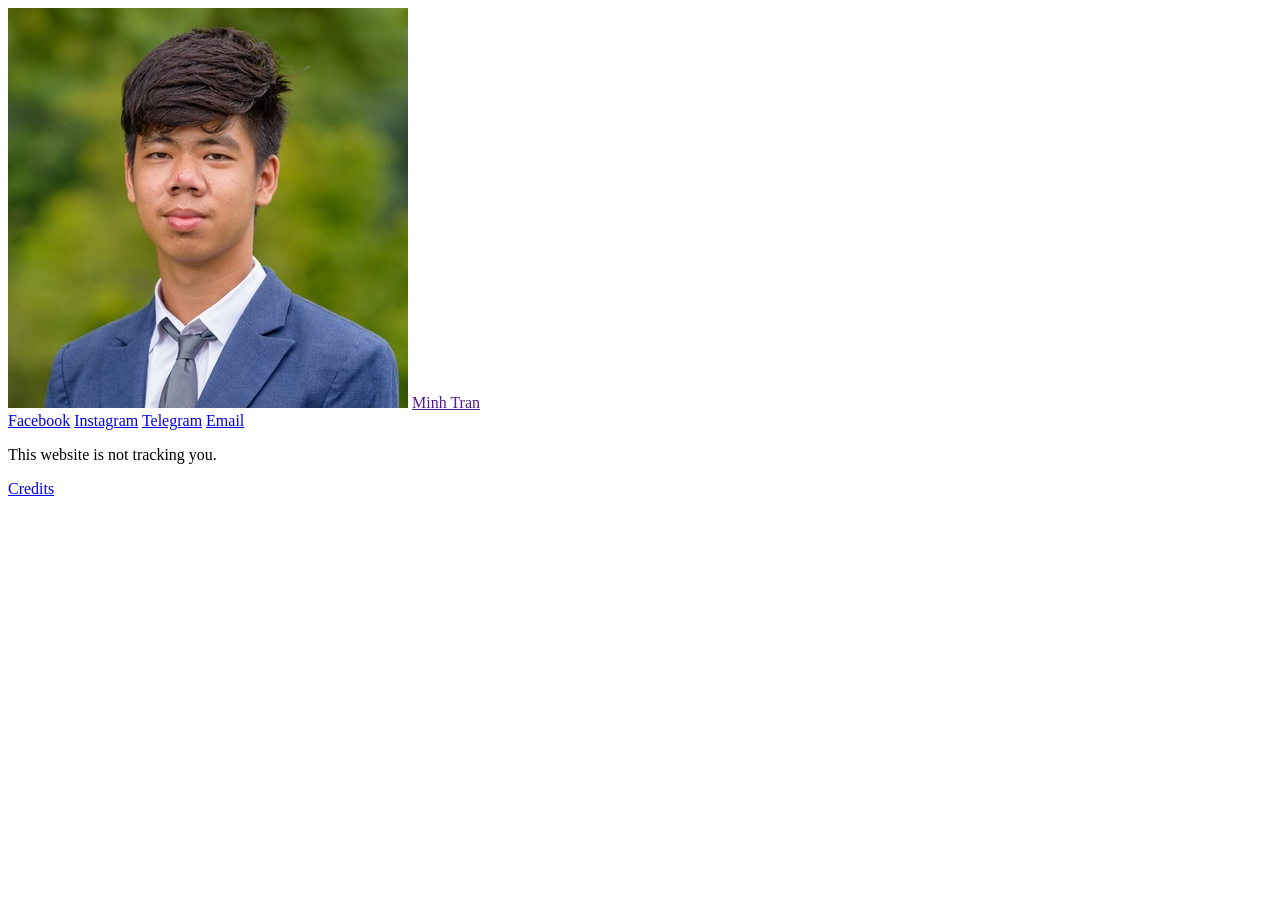
==== index.html @ 0f92d459 "Update index.html" ====
<!DOCTYPE html>

<html>
<head>
    <meta name="viewport" content="width=device-width, initial-scale=1">
    <meta charset="UTF-8">
    <title>Minh Tran</title>
    <link rel="stylesheet" href="style.css">
    <link rel="icon" href="favicon.ico" type="image/x-icon"/>
    <meta property="og:url"                content="https://trantuanminh.com/" />
    <meta property="og:type"               content="article" />
    <meta property="og:title"              content="Minh Tran" />
    <meta property="og:description"        content="Hello World!" />
    <meta property="og:image"              content="https://trantuanminh.com/img/ogimg.jpg" />
    <meta property="fb:app_id"             content="444221076359093" />
</head>

<body>
    <img id="userPhoto" src="img/39905583.jfif" alt="User Photo">
    
    <a href="" id="userName">Minh Tran</a>
    <div id="links">
        <a class="link" href="https://www.facebook.com/trantuanminh1754" target="_blank">Facebook</a>
        <a class="link" href="https://www.instagram.com/cuham_1754" target="_blank">Instagram</a>
        <a class="link" href="https://t.me/trantuanminh1754" target="_blank">Telegram</a>
        <a class="link" href="mailto:m@trantuanminh.com" target="_blank">Email</a>
    </div>

    <footer>
        <p class=MsoNormal>This website is not tracking you.</p>
        
<p class=MsoNormal><a href="https://raw.githubusercontent.com/trantuanminh1754/trantuanminh1754.github.io/main/README.md">Credits</a></p>
    </footer>
</body>
</html>
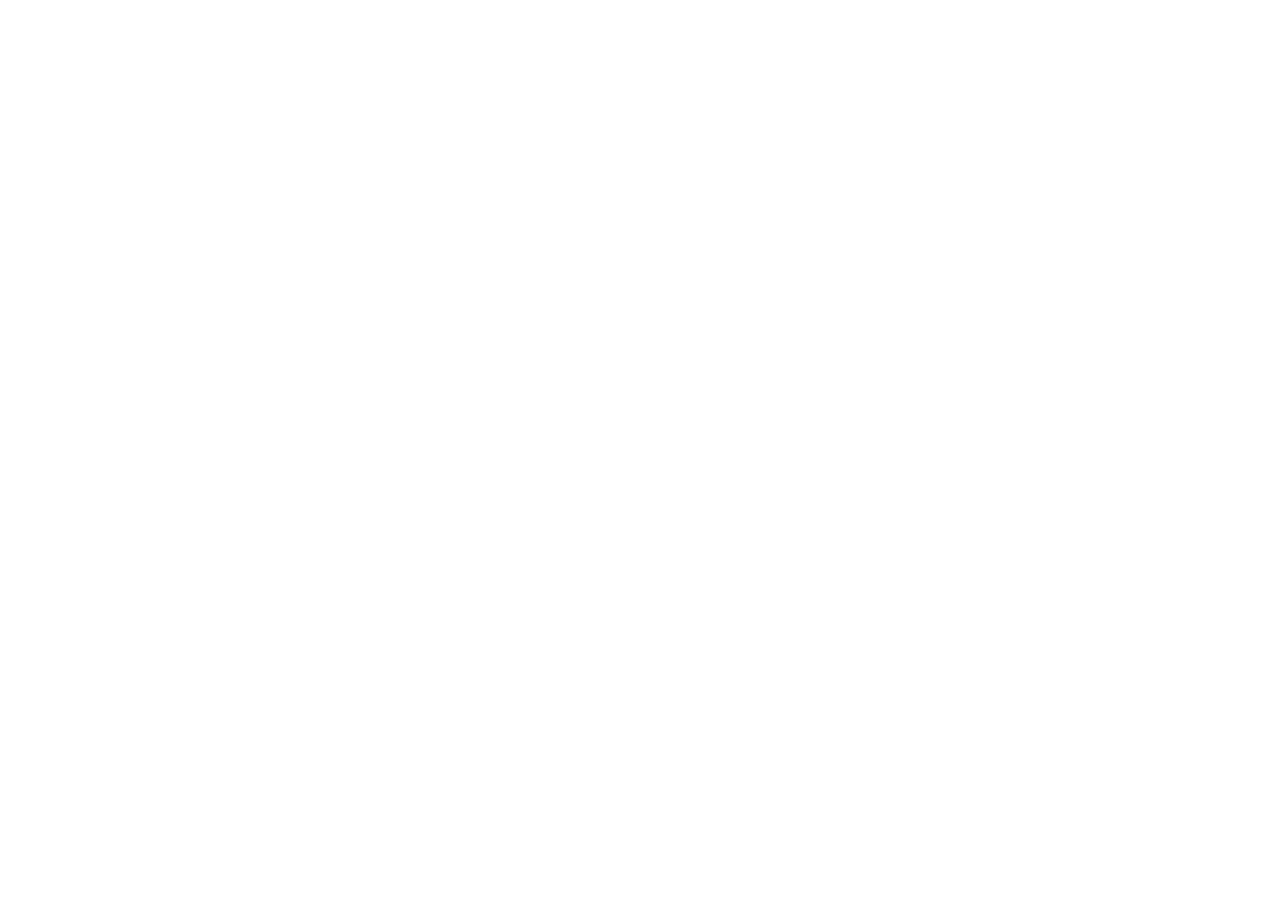
==== commit 0739e800: "Create index.html" ====
--- a/index.html
+++ b/index.html
@@ -1,5 +1,3 @@
-<!DOCTYPE html>
-
 <html>
 <head>
     <meta name="viewport" content="width=device-width, initial-scale=1">
@@ -11,25 +9,10 @@
     <meta property="og:type"               content="article" />
     <meta property="og:title"              content="Minh Tran" />
     <meta property="og:description"        content="Hello World!" />
-    <meta property="og:image"              content="https://trantuanminh.com/img/ogimg.jpg" />
+    <meta property="og:image"              content="https://trantuanminh.com/img/ogimg0.jpg" />
     <meta property="fb:app_id"             content="444221076359093" />
 </head>
-
 <body>
-    <img id="userPhoto" src="img/39905583.jfif" alt="User Photo">
-    
-    <a href="" id="userName">Minh Tran</a>
-    <div id="links">
-        <a class="link" href="https://www.facebook.com/trantuanminh1754" target="_blank">Facebook</a>
-        <a class="link" href="https://www.instagram.com/cuham_1754" target="_blank">Instagram</a>
-        <a class="link" href="https://t.me/trantuanminh1754" target="_blank">Telegram</a>
-        <a class="link" href="mailto:m@trantuanminh.com" target="_blank">Email</a>
-    </div>
-
-    <footer>
-        <p class=MsoNormal>This website is not tracking you.</p>
-        
-<p class=MsoNormal><a href="https://raw.githubusercontent.com/trantuanminh1754/trantuanminh1754.github.io/main/README.md">Credits</a></p>
-    </footer>
+  <meta http-equiv="refresh" content="0; URL=https://gravatar.com/trantuanminh1754" />
 </body>
 </html>
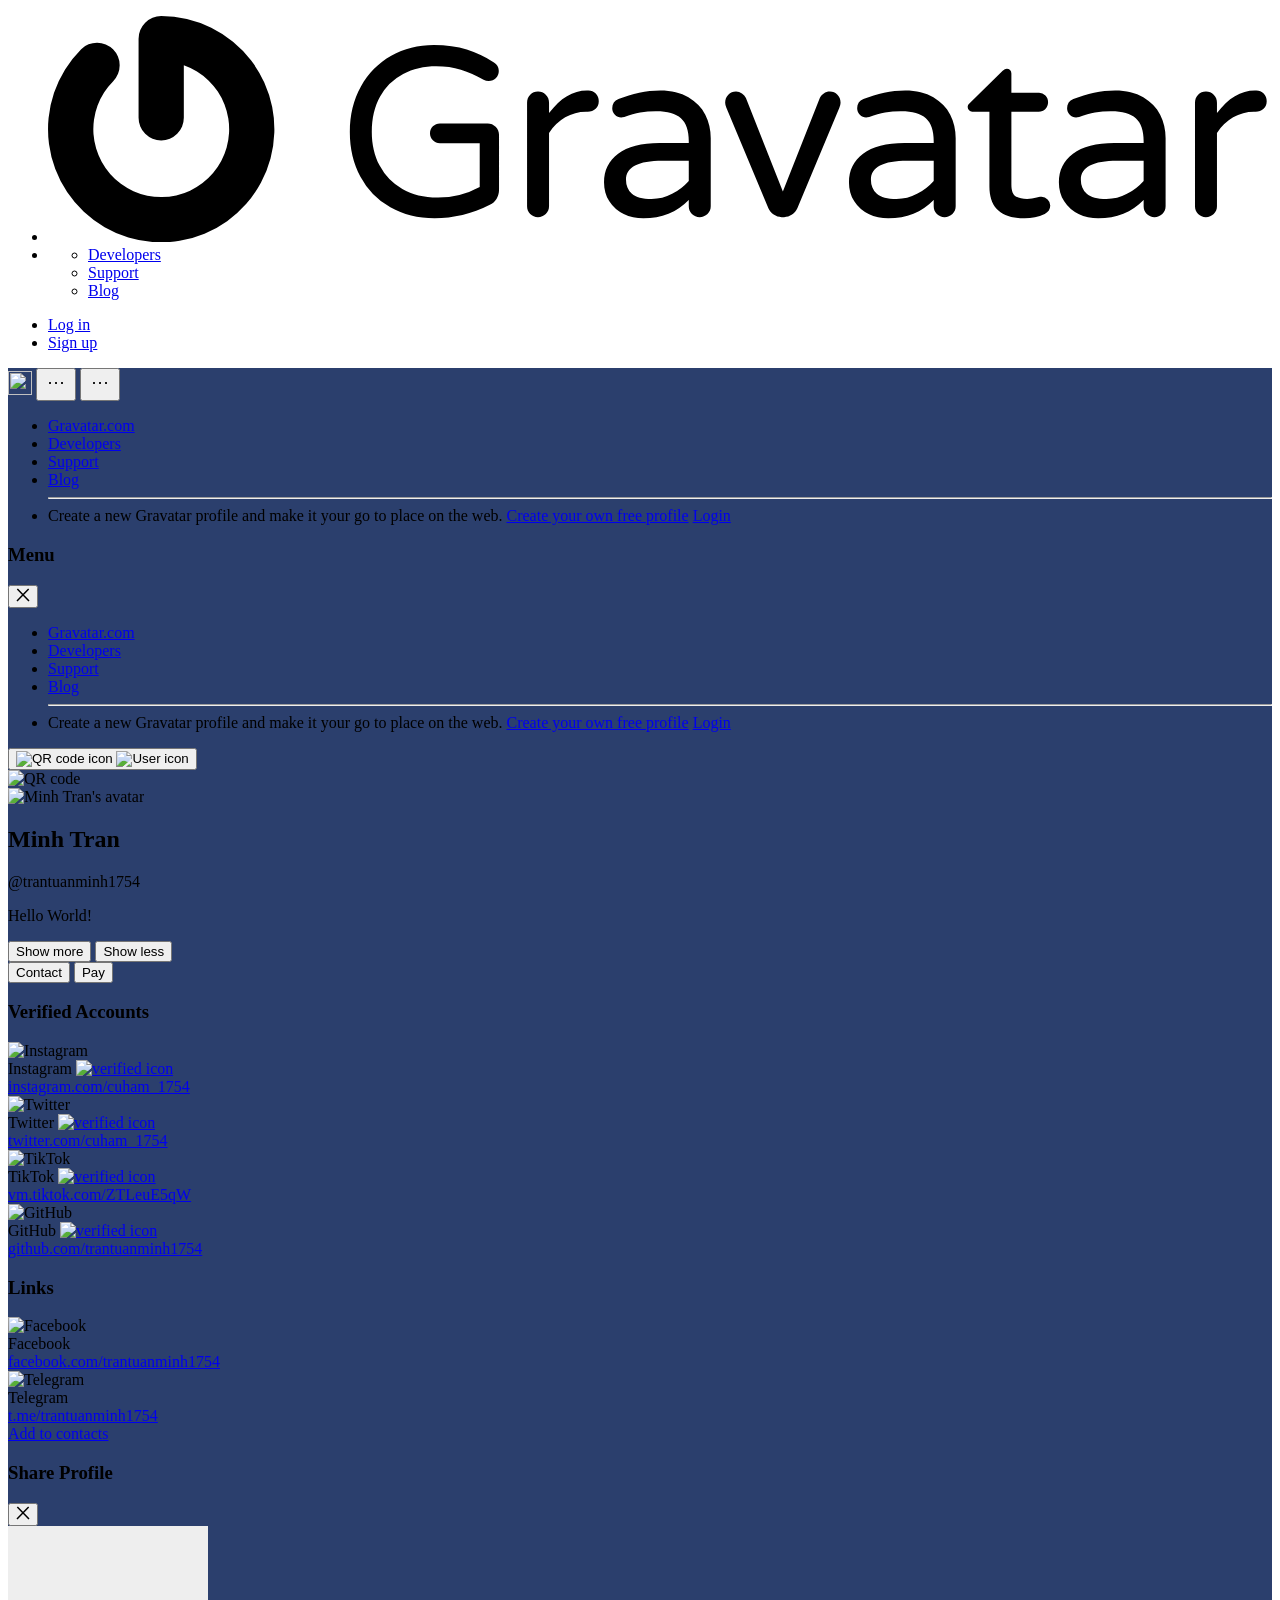
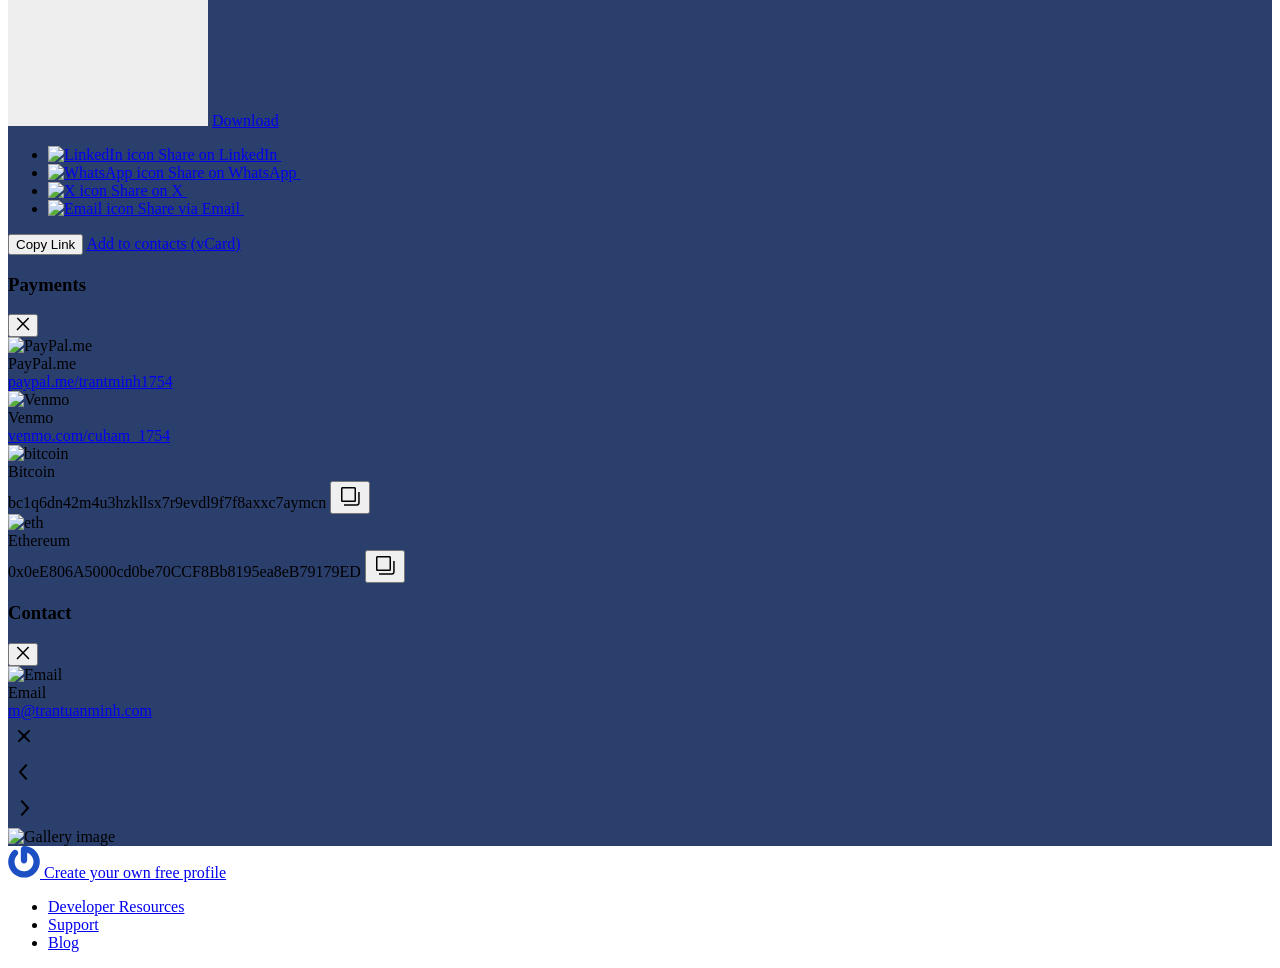
==== commit 6d9d9ec7: "Add files via upload" ====
--- a/index.html
+++ b/index.html
@@ -1,18 +1,655 @@
-<html>
-<head>
-    <meta name="viewport" content="width=device-width, initial-scale=1">
-    <meta charset="UTF-8">
-    <title>Minh Tran</title>
-    <link rel="stylesheet" href="style.css">
-    <link rel="icon" href="favicon.ico" type="image/x-icon"/>
-    <meta property="og:url"                content="https://trantuanminh.com/" />
-    <meta property="og:type"               content="article" />
-    <meta property="og:title"              content="Minh Tran" />
-    <meta property="og:description"        content="Hello World!" />
-    <meta property="og:image"              content="https://trantuanminh.com/img/ogimg0.jpg" />
-    <meta property="fb:app_id"             content="444221076359093" />
+<!DOCTYPE html>
+<!-- saved from url=(0037)https://gravatar.com/trantuanminh1754 -->
+<html xmlns="http://www.w3.org/1999/xhtml" xmlns:fb="http://www.facebook.com/2008/fbml" lang="en"><head><meta http-equiv="Content-Type" content="text/html; charset=UTF-8">
+	<title>Minh Tran | Gravatar</title>
+	<link rel="canonical" href="https://gravatar.com/trantuanminh1754">
+	<link rel="shortcut icon" href="https://gravatar.com/favicon.ico">
+	
+	<meta http-equiv="Content-Language" content="en">
+	<meta name="description" content="Your email address becomes your passport to the digital world, empowering you with complete control over your personal data.">
+	<meta name="viewport" content="width=device-width, initial-scale=1">
+
+	<link rel="profile" href="https://microformats.org/profile/hcard">
+	<link rel="apple-touch-icon" href="https://gravatar.com/images/gravatars/default_gravatar.png">
+	<link rel="alternate" type="text/directory" title="vCard" href="https://gravatar.com/trantuanminh1754.vcf">
+	<link rel="alternate" type="text/javascript" title="vCard" href="https://gravatar.com/trantuanminh1754.json">
+	<link rel="alternate" type="text/xml" title="XML" href="https://gravatar.com/trantuanminh1754.xml">
+	<link rel="alternate" type="text/php" title="Serialized PHP" href="https://gravatar.com/trantuanminh1754.php">
+	<link rel="alternate" type="image/png" title="QR Code" href="https://gravatar.com/trantuanminh1754.qr">
+	<meta property="og:title" content="Minh Tran">
+	<meta property="og:type" content="profile">
+	<meta property="og:url" content="https://gravatar.com/trantuanminh1754">
+	<meta property="og:image" content="https://0.gravatar.com/avatar/101f30fe2d6fd875024792f38c9d5422c5da1509bb59fbf0b3e01fd07588695e?size=256">
+	<meta property="og:site_name" content="Gravatar">
+	<meta property="og:locale" content="en">
+	<meta name="description" content="Hello World!">
+	<meta property="og:description" content="Hello World!">
+	<meta property="og:profile:last_name" content="Tran">
+	<meta property="og:profile:username" content="trantuanminh1754">
+	<meta property="og:profile:first_name" content="Minh">
+<link rel="alternate" hreflang="en" href="https://gravatar.com/trantuanminh1754"><link rel="alternate" hreflang="ar" href="https://ar.gravatar.com/trantuanminh1754"><link rel="alternate" hreflang="az" href="https://az.gravatar.com/trantuanminh1754"><link rel="alternate" hreflang="bg" href="https://bg.gravatar.com/trantuanminh1754"><link rel="alternate" hreflang="bn" href="https://bn.gravatar.com/trantuanminh1754"><link rel="alternate" hreflang="br" href="https://br.gravatar.com/trantuanminh1754"><link rel="alternate" hreflang="bs" href="https://bs.gravatar.com/trantuanminh1754"><link rel="alternate" hreflang="ca" href="https://ca.gravatar.com/trantuanminh1754"><link rel="alternate" hreflang="cs" href="https://cs.gravatar.com/trantuanminh1754"><link rel="alternate" hreflang="cy" href="https://cy.gravatar.com/trantuanminh1754"><link rel="alternate" hreflang="da" href="https://da.gravatar.com/trantuanminh1754"><link rel="alternate" hreflang="de" href="https://de.gravatar.com/trantuanminh1754"><link rel="alternate" hreflang="el" href="https://po.gravatar.com/trantuanminh1754"><link rel="alternate" hreflang="es" href="https://es.gravatar.com/trantuanminh1754"><link rel="alternate" hreflang="fa" href="https://fa.gravatar.com/trantuanminh1754"><link rel="alternate" hreflang="fi" href="https://fi.gravatar.com/trantuanminh1754"><link rel="alternate" hreflang="fr" href="https://fr.gravatar.com/trantuanminh1754"><link rel="alternate" hreflang="ga" href="https://ga.gravatar.com/trantuanminh1754"><link rel="alternate" hreflang="gl" href="https://gl.gravatar.com/trantuanminh1754"><link rel="alternate" hreflang="he" href="https://he.gravatar.com/trantuanminh1754"><link rel="alternate" hreflang="hu" href="https://hu.gravatar.com/trantuanminh1754"><link rel="alternate" hreflang="id" href="https://id.gravatar.com/trantuanminh1754"><link rel="alternate" hreflang="it" href="https://it.gravatar.com/trantuanminh1754"><link rel="alternate" hreflang="ja" href="https://ja.gravatar.com/trantuanminh1754"><link rel="alternate" hreflang="ka" href="https://ka.gravatar.com/trantuanminh1754"><link rel="alternate" hreflang="km" href="https://km.gravatar.com/trantuanminh1754"><link rel="alternate" hreflang="kn" href="https://kn.gravatar.com/trantuanminh1754"><link rel="alternate" hreflang="ko" href="https://ko.gravatar.com/trantuanminh1754"><link rel="alternate" hreflang="lt" href="https://lt.gravatar.com/trantuanminh1754"><link rel="alternate" hreflang="ms" href="https://ms.gravatar.com/trantuanminh1754"><link rel="alternate" hreflang="nb" href="https://nb.gravatar.com/trantuanminh1754"><link rel="alternate" hreflang="nl" href="https://nl.gravatar.com/trantuanminh1754"><link rel="alternate" hreflang="oc" href="https://oc.gravatar.com/trantuanminh1754"><link rel="alternate" hreflang="pl" href="https://pl.gravatar.com/trantuanminh1754"><link rel="alternate" hreflang="pt" href="https://pt.gravatar.com/trantuanminh1754"><link rel="alternate" hreflang="ro" href="https://ro.gravatar.com/trantuanminh1754"><link rel="alternate" hreflang="ru" href="https://ru.gravatar.com/trantuanminh1754"><link rel="alternate" hreflang="sk" href="https://sk.gravatar.com/trantuanminh1754"><link rel="alternate" hreflang="sl" href="https://sl.gravatar.com/trantuanminh1754"><link rel="alternate" hreflang="sq" href="https://sq.gravatar.com/trantuanminh1754"><link rel="alternate" hreflang="sr" href="https://sr.gravatar.com/trantuanminh1754"><link rel="alternate" hreflang="sv" href="https://sv.gravatar.com/trantuanminh1754"><link rel="alternate" hreflang="skr" href="https://skr.gravatar.com/trantuanminh1754"><link rel="alternate" hreflang="th" href="https://th.gravatar.com/trantuanminh1754"><link rel="alternate" hreflang="tr" href="https://tr.gravatar.com/trantuanminh1754"><link rel="alternate" hreflang="uk" href="https://uk.gravatar.com/trantuanminh1754"><link rel="alternate" hreflang="ur" href="https://ur.gravatar.com/trantuanminh1754"><link rel="alternate" hreflang="vi" href="https://vi.gravatar.com/trantuanminh1754"><link rel="alternate" hreflang="zh" href="https://cn.gravatar.com/trantuanminh1754"><link rel="alternate" hreflang="x-default" href="https://gravatar.com/site/translations/"><script type="application/ld+json">{"@context":"https:\/\/schema.org","@type":"Person","url":"https:\/\/gravatar.com\/trantuanminh1754","name":"Minh Tran","image":"https:\/\/0.gravatar.com\/avatar\/101f30fe2d6fd875024792f38c9d5422c5da1509bb59fbf0b3e01fd07588695e","description":"Hello World!","contactPoint":[{"@type":"ContactPoint","contactType":"Email","email":"m@trantuanminh.com"}],"email":"m@trantuanminh.com","sameAs":["https:\/\/instagram.com\/cuham_1754","https:\/\/twitter.com\/cuham_1754","https:\/\/vm.tiktok.com\/ZTLeuE5qW","https:\/\/github.com\/trantuanminh1754","https:\/\/www.facebook.com\/trantuanminh1754","https:\/\/t.me\/trantuanminh1754"]}</script><style id="gravatar-automatticon-inline-css" nonce="">
+		@font-face {
+			font-family: 'Automatticons';
+			src: url('https://s.gravatar.com/fonts/automatticons-regular-webfont.eot');
+			src: url('https://s.gravatar.com/fonts/automatticons-regular-webfont.eot?#iefix') format('embedded-opentype'), url('https://s.gravatar.com/fonts/automatticons-regular-webfont.woff') format('woff'), url('https://s.gravatar.com/fonts/automatticons-regular-webfont.ttf') format('truetype'), url('https://s.gravatar.com/fonts/automatticons-regular-webfont.svg#automatticonsregular') format('svg');
+			font-weight: normal;
+			font-style: normal;
+			-webkit-font-smoothing: antialiased;
+		  }
+</style>
+<link rel="stylesheet" id="core-css" href="./Minh Tran _ Gravatar_files/core.css" media="all">
+<link rel="stylesheet" id="profile-css" href="./Minh Tran _ Gravatar_files/profile.css" media="all">
+<style id="custom-background-inline-css" nonce="">
+
+		body {
+			background-color: white;
+		}
+
+		.g-profile {
+			background-color: #2b3f6d;
+			background-image: unset;
+		}
+	
+			.g-profile::before {
+				content: "";
+				position: absolute;
+				top: 0;
+				left: 0;
+				width: 100%;
+				height: 100%;
+				opacity: 1;
+				background-image: url("https://2.gravatar.com/bg/112760960/ec9e8e20eb25e17f858eaae4f6e7e19d");
+				background-size: cover;
+				background-repeat: repeat;
+				z-index: 0;
+			}
+		
+</style>
+<style id="mastodon-rel-me-link-inline-css" nonce="">
+.mastodon-rel-me { display: none; }
+</style>
+<script id="gravatar-error-handler-js-after" nonce="">
+			let debounceTimer;
+
+			window._errorHandler = function (message, source, lineno, colno, error) {
+				const errorData = {
+					message: message,
+					source: source,
+					lineno: lineno,
+					type: error?.name,
+					colno: colno,
+					errorStack: error ? error.stack.split("\n").map(line => line.trim()) : [],
+					userAgent: navigator.userAgent,
+					url: window?.location?.href,
+					platform: navigator?.platform,
+					language: navigator?.language,
+				};
+
+				// Clear the existing debounce timer
+				clearTimeout(debounceTimer);
+
+				// Set a new debounce timer
+				debounceTimer = setTimeout(() => {
+			        // Send the error data to an endpoint
+			        fetch('https://api.gravatar.com/v2/errors/log', {
+			            method: 'POST',
+			            headers: {
+			                'Content-Type': 'application/json',
+			            },
+			            body: JSON.stringify(errorData),
+			        });
+				}, 300);
+			}
+
+			window.onerror = window._errorHandler;
+</script>
+<script src="./Minh Tran _ Gravatar_files/core.js" id="core-js" crossorigin="anonymous"></script>
+<script src="./Minh Tran _ Gravatar_files/profile.js" id="profile-js" crossorigin="anonymous"></script>
+<script id="vendor/gravatar-js-after" nonce="">
+const gravatarProfile = {"profileUrl":"https:\/\/gravatar.com\/trantuanminh1754","userLogin":"trantuanminh1754","userLoginMD5":"d3fb6077aa5c9b795641ed98577847b4","abuseSubmitted":"Report submitted. Thanks!","emailTitle":"Minh Tran's Gravatar Profile","emailBody":"Check out Minh Tran's Gravatar profile:\n\nhttps:\/\/gravatar.com\/trantuanminh1754"};
+</script>
+<script id="gravatar-view-profile-tracks-js-after" nonce="">
+document.addEventListener( 'DOMContentLoaded', () => {
+	if ( window.gravatar && window.gravatar.recordTrackEvent ) {
+		window.gravatar.recordTrackEvent( 'gravatar_profile_page_view', {"user_login":"trantuanminh1754"} );
+
+		document.getElementById( 'gravatar-add-to-contacts-btn' )?.addEventListener( 'click', () => {
+			window.gravatar.recordTrackEvent( 'gravatar_profile_add_to_contacts', {"user_login":"trantuanminh1754"} );
+		} );
+	}
+} );
+document.addEventListener( 'DOMContentLoaded', () => {
+	if ( ! window.gravatar || ! window.gravatar.recordTrackEvent ) {
+		return;
+	}
+
+	const cookies = document.cookie.split( ';' );
+
+	for ( let i = 0; i < cookies.length; i++ ) {
+		const cookie = cookies[i].trim();
+
+		if ( cookie.indexOf( 'tracks-email-verify' ) === 0 ) {
+			document.cookie = 'tracks-email-verify=; Path=/; Domain=.gravatar.com; Expires=Thu, 01 Jan 1970 00:00:01 GMT';
+
+			window.gravatar.recordTrackEvent( 'gravatar_email_verified' );
+		}
+	}
+} );
+</script>
 </head>
-<body>
-  <meta http-equiv="refresh" content="0; URL=https://gravatar.com/trantuanminh1754" />
-</body>
-</html>
+
+<body id="pagetrantuanminh1754" class="is-profile is-unauthenticated" style="overflow: auto;">
+
+	<div id="unified-header">
+			<nav class="site-nav">
+			<ul class="main-nav">
+				<li class="g-main-nav">
+					<a href="https://gravatar.com/" class="g-home" aria-label="Homepage">
+						<svg class="g-logo g-logo--name-gravatar" xmlns="http://www.w3.org/2000/svg" viewBox="0 0 146 27" role="presentation" aria-hidden="true">
+							<path class="g-fill-brand" d="M10.8 2.699v9.45a2.699 2.699 0 005.398 0V5.862a8.101 8.101 0 11-8.423 1.913 2.702 2.702 0 00-3.821-3.821A13.5 13.5 0 1013.499 0 2.699 2.699 0 0010.8 2.699z"></path>
+							<path class="gravatar-logo-text" d="M46.109 24.138c2.246 0 4.445-.537 6.595-1.612.326-.154.59-.39.792-.706.202-.317.302-.677.302-1.08v-6.538c0-.384-.134-.71-.403-.979a1.333 1.333 0 00-.979-.403h-5.674c-.326 0-.604.115-.835.346-.23.23-.345.508-.345.835 0 .326.115.605.345.835.23.23.509.346.835.346h4.752v5.212a10.393 10.393 0 01-5.04 1.268c-1.612 0-3.01-.341-4.19-1.023a6.89 6.89 0 01-2.707-2.793c-.624-1.181-.936-2.52-.936-4.018 0-1.632.331-3.038.993-4.22a6.635 6.635 0 012.75-2.692c1.172-.614 2.487-.922 3.946-.922 1.056 0 2.036.135 2.938.404.902.268 1.805.672 2.707 1.21.192.095.394.143.605.143.365 0 .658-.115.878-.345.221-.23.332-.51.332-.836 0-.23-.058-.441-.173-.633a1.013 1.013 0 00-.403-.403 14.434 14.434 0 00-3.24-1.527c-1.124-.365-2.434-.547-3.932-.547-1.862 0-3.556.432-5.083 1.296-1.526.864-2.731 2.083-3.614 3.658C36.442 9.988 36 11.793 36 13.828c0 1.997.422 3.778 1.267 5.342a9.095 9.095 0 003.571 3.658c1.536.874 3.293 1.31 5.27 1.31zm12.33-.144c.365 0 .677-.124.936-.374s.389-.557.389-.922v-8.755a5.837 5.837 0 011.93-1.857 4.912 4.912 0 012.534-.677h.144c.384 0 .7-.115.95-.346.25-.23.374-.528.374-.893 0-.364-.12-.672-.36-.921a1.205 1.205 0 00-.907-.375h-.144c-1.67 0-3.177.903-4.521 2.708v-1.239c0-.365-.13-.677-.39-.936a1.276 1.276 0 00-.935-.389c-.365 0-.672.13-.922.39-.25.258-.374.57-.374.935v12.355c0 .365.125.672.374.922.25.25.557.374.922.374zm12.578.144c2.189 0 3.994-.73 5.415-2.188v.748c0 .365.124.672.374.922s.557.374.922.374c.364 0 .676-.124.936-.374.259-.25.388-.557.388-.922v-8.15c0-.998-.216-1.925-.648-2.78-.432-.854-1.104-1.55-2.016-2.087-.912-.538-2.03-.807-3.355-.807-1.69 0-3.35.346-4.982 1.037-.5.211-.749.576-.749 1.095 0 .307.106.566.317.777.211.211.46.317.749.317.096 0 .22-.02.374-.058.691-.23 1.32-.403 1.886-.518a9.818 9.818 0 011.944-.173c1.325 0 2.3.279 2.924.835.624.557.936 1.47.936 2.736v.23h-3.485c-2.17 0-3.816.423-4.94 1.268-1.123.845-1.684 1.978-1.684 3.398 0 .864.211 1.628.633 2.29a4.088 4.088 0 001.714 1.512c.72.346 1.502.518 2.347.518zm.98-2.304c-1.095 0-1.877-.21-2.348-.633-.47-.423-.705-.98-.705-1.67 0-1.517 1.45-2.276 4.348-2.276h3.14v2.42a6.805 6.805 0 01-1.988 1.54 5.207 5.207 0 01-2.448.62zm15.803 2.16c.346 0 .663-.1.95-.302.289-.202.5-.456.634-.763l5.012-11.981a1.61 1.61 0 00.144-.605c0-.365-.125-.677-.375-.936a1.23 1.23 0 00-.921-.389c-.25 0-.485.072-.706.216-.22.144-.38.322-.475.533l-4.407 11.175L83.25 9.767a1.257 1.257 0 00-.475-.533 1.27 1.27 0 00-.706-.216c-.365 0-.672.13-.921.39-.25.258-.375.57-.375.935 0 .173.048.375.144.605l5.011 11.98c.135.308.346.562.634.764.288.202.605.302.95.302h.288zm12.435.144c2.189 0 3.993-.73 5.414-2.188v.748c0 .365.125.672.375.922s.556.374.921.374.677-.124.936-.374c.26-.25.389-.557.389-.922v-8.15c0-.998-.216-1.925-.648-2.78-.432-.854-1.104-1.55-2.016-2.087-.912-.538-2.03-.807-3.355-.807-1.69 0-3.35.346-4.983 1.037-.499.211-.748.576-.748 1.095 0 .307.105.566.316.777.212.211.461.317.75.317.095 0 .22-.02.374-.058.69-.23 1.32-.403 1.886-.518a9.818 9.818 0 011.944-.173c1.325 0 2.3.279 2.923.835.624.557.936 1.47.936 2.736v.23h-3.485c-2.17 0-3.816.423-4.939 1.268-1.123.845-1.685 1.978-1.685 3.398 0 .864.212 1.628.634 2.29a4.088 4.088 0 001.714 1.512c.72.346 1.502.518 2.347.518zm.979-2.304c-1.094 0-1.877-.21-2.347-.633-.47-.423-.706-.98-.706-1.67 0-1.517 1.45-2.276 4.349-2.276h3.14v2.42a6.805 6.805 0 01-1.988 1.54 5.207 5.207 0 01-2.448.62zm15.286 2.304c.844 0 1.641-.172 2.39-.518.442-.23.662-.566.662-1.008a.977.977 0 00-.316-.734 1.015 1.015 0 00-.72-.303c-.135 0-.245.01-.332.029a9.58 9.58 0 00-.244.058 3.991 3.991 0 01-1.152.172c-.538 0-.984-.1-1.34-.302-.355-.202-.532-.677-.532-1.426V11.41h3.254c.326 0 .595-.11.806-.331.212-.221.317-.485.317-.792 0-.327-.105-.596-.317-.807a1.092 1.092 0 00-.806-.317h-3.254V6.858a.578.578 0 00-.159-.403.507.507 0 00-.389-.173c-.153 0-.316.087-.49.26l-3.916 3.83c-.173.134-.26.298-.26.49 0 .153.054.283.16.388a.529.529 0 00.388.159h2.045v8.928c0 2.534 1.401 3.801 4.205 3.801zm8.776 0c2.19 0 3.994-.73 5.415-2.188v.748c0 .365.125.672.374.922.25.25.557.374.922.374s.677-.124.936-.374.389-.557.389-.922v-8.15c0-.998-.216-1.925-.648-2.78-.432-.854-1.104-1.55-2.016-2.087-.912-.538-2.03-.807-3.356-.807-1.69 0-3.35.346-4.982 1.037-.5.211-.749.576-.749 1.095 0 .307.106.566.317.777.211.211.46.317.749.317.096 0 .22-.02.374-.058.691-.23 1.32-.403 1.887-.518a9.818 9.818 0 011.944-.173c1.324 0 2.299.279 2.923.835.624.557.936 1.47.936 2.736v.23h-3.485c-2.17 0-3.816.423-4.94 1.268-1.122.845-1.684 1.978-1.684 3.398 0 .864.211 1.628.634 2.29a4.088 4.088 0 001.713 1.512c.72.346 1.503.518 2.347.518zm.98-2.304c-1.095 0-1.877-.21-2.348-.633-.47-.423-.705-.98-.705-1.67 0-1.517 1.45-2.276 4.349-2.276h3.139v2.42a6.805 6.805 0 01-1.987 1.54 5.207 5.207 0 01-2.448.62zm11.858 2.16c.365 0 .677-.124.936-.374.26-.25.389-.557.389-.922v-8.755a5.837 5.837 0 011.93-1.857 4.912 4.912 0 012.534-.677h.144c.384 0 .7-.115.95-.346.25-.23.375-.528.375-.893 0-.364-.12-.672-.36-.921a1.205 1.205 0 00-.908-.375h-.144c-1.67 0-3.177.903-4.521 2.708v-1.239c0-.365-.13-.677-.389-.936a1.276 1.276 0 00-.936-.389c-.365 0-.672.13-.922.39-.25.258-.374.57-.374.935v12.355c0 .365.125.672.374.922.25.25.557.374.922.374z"></path>
+						</svg>
+					</a>
+				</li>
+				<li>
+					<ul class="g-main-nav__menu-items">
+						<li>
+							<a href="https://docs.gravatar.com/">Developers</a>
+						</li>
+						<li>
+							<a href="https://support.gravatar.com/">Support</a>
+						</li>
+						<li>
+							<a href="https://blog.gravatar.com/" target="_blank">Blog</a>
+						</li>
+					</ul>
+				</li>
+			</ul>
+
+			<ul class="user-nav">
+				<li class="g-button-group">
+					<a href="https://gravatar.com/connect/" id="g-login-cta" class="g-button g-button--is-outline g-button--login">
+						Log in					</a>
+				</li>
+				<li class="g-button-group">
+					<a href="https://gravatar.com/connect/" id="g-signup-cta" class="g-button g-button--signup">
+						Sign up					</a>
+				</li>
+			</ul>
+		</nav>
+	</div>
+
+	
+	
+<main class="g-profile">
+	<div class="g-profile__wrapper">
+			<div class="g-header-menu" data-role="dropdown">
+				<img class="g-header-menu__logo" src="./Minh Tran _ Gravatar_files/grav-logo-blue.svg" width="24" height="24" alt="">
+				<button class="g-header-menu__trigger" data-role="dropdown-trigger">
+					<svg width="24" height="24" viewBox="0 0 24 24" fill="none" xmlns="http://www.w3.org/2000/svg">
+						<path d="M13.0001 12L11.0001 12M19.0001 12L17.0001 12M7.00012 12L5.00012 12" stroke="#1E1E1E" stroke-width="2"></path>
+					</svg>
+				</button>
+				<button class="g-header-menu__trigger" data-drawer-open="header-menu">
+					<svg width="24" height="24" viewBox="0 0 24 24" fill="none" xmlns="http://www.w3.org/2000/svg">
+						<path d="M13.0001 12L11.0001 12M19.0001 12L17.0001 12M7.00012 12L5.00012 12" stroke="#1E1E1E" stroke-width="2"></path>
+					</svg>
+				</button>
+				<div class="g-header-menu__menu" data-role="dropdown-menu">
+					<ul class="g-header-menu__menu-content"><li class="g-header-menu__menu-item">
+	<a class="g-header-menu__menu-link" href="https://gravatar.com/">Gravatar.com</a>
+</li>
+<li class="g-header-menu__menu-item">
+	<a class="g-header-menu__menu-link" href="https://docs.gravatar.com/">Developers</a>
+</li>
+<li class="g-header-menu__menu-item">
+	<a class="g-header-menu__menu-link" href="https://support.gravatar.com/">Support</a>
+</li><li class="g-header-menu__menu-item">
+	<a class="g-header-menu__menu-link" href="https://blog.gravatar.com/">Blog</a>
+</li>
+<hr class="g-header-menu__divider">
+<li class="g-header-menu__menu-item is-connect-cta">
+	<span>Create a new Gravatar profile and make it your go to place on the web.</span>
+	<a id="g-profile-signup-cta" class="components-button is-primary" href="https://gravatar.com/site/signup">Create your own free profile</a>
+	<a id="g-profile-login-cta" class="components-button is-secondary" href="https://gravatar.com/connect">Login</a>
+</li></ul>				</div>
+			</div>
+			<div class="g-drawer header-menu-drawer" data-drawer-id="header-menu" role="dialog" aria-hidden="true">
+	<div class="g-drawer__overlay"></div>
+	<div class="g-drawer__card" tabindex="-1">
+		<div class="g-drawer__card-header">
+			<h3>Menu</h3>
+			<button class="g-drawer__close-button components-button">
+				<svg width="14" height="14" viewBox="0 0 14 14" fill="none" xmlns="http://www.w3.org/2000/svg">
+					<path d="M1.34676 1L13 13M1 13L12.6532 1" stroke="black" stroke-width="1.5"></path>
+				</svg>
+			</button>
+		</div>
+		<div class="g-drawer__content-wrapper">
+			<ul class="g-header-menu__menu-content"><li class="g-header-menu__menu-item">
+	<a class="g-header-menu__menu-link" href="https://gravatar.com/">Gravatar.com</a>
+</li>
+<li class="g-header-menu__menu-item">
+	<a class="g-header-menu__menu-link" href="https://docs.gravatar.com/">Developers</a>
+</li>
+<li class="g-header-menu__menu-item">
+	<a class="g-header-menu__menu-link" href="https://support.gravatar.com/">Support</a>
+</li><li class="g-header-menu__menu-item">
+	<a class="g-header-menu__menu-link" href="https://blog.gravatar.com/">Blog</a>
+</li>
+<hr class="g-header-menu__divider">
+<li class="g-header-menu__menu-item is-connect-cta">
+	<span>Create a new Gravatar profile and make it your go to place on the web.</span>
+	<a id="g-profile-signup-cta" class="components-button is-primary" href="https://gravatar.com/site/signup">Create your own free profile</a>
+	<a id="g-profile-login-cta" class="components-button is-secondary" href="https://gravatar.com/connect">Login</a>
+</li></ul>
+		</div>
+	</div>
+</div>
+		<div class="g-profile__card is-about-user">
+				<div class="g-profile__avatar">
+					<button class="g-profile__qr-code-btn">
+				<img class="g-profile__qr-code-icon" src="./Minh Tran _ Gravatar_files/qr-code.svg" alt="QR code icon">
+				<img class="g-profile__user-icon" src="./Minh Tran _ Gravatar_files/user-circle.svg" alt="User icon">
+			</button>
+				<div class="g-profile__avatar-images">
+			<div class="g-profile__qr-code">
+				<img src="./Minh Tran _ Gravatar_files/trantuanminh1754.qr" width="95" height="95" alt="QR code" data-qr-code-url="https://gravatar.com/trantuanminh1754.qr?version=3">
+			</div>
+			<img class="g-profile__profile-image" src="./Minh Tran _ Gravatar_files/101f30fe2d6fd875024792f38c9d5422c5da1509bb59fbf0b3e01fd07588695e.png" srcset="https://0.gravatar.com/avatar/101f30fe2d6fd875024792f38c9d5422c5da1509bb59fbf0b3e01fd07588695e?size=256 1x, https://0.gravatar.com/avatar/101f30fe2d6fd875024792f38c9d5422c5da1509bb59fbf0b3e01fd07588695e?size=512 2x" alt="Minh Tran&#39;s avatar">
+		</div>
+	</div>
+	<h2 class="g-profile__user-name">
+		Minh Tran	</h2>
+	<div class="g-profile__user-meta is-professional-info">
+			</div>
+	<div class="g-profile__user-meta g-profile__user-meta--1-cols">
+					<span class="user-meta__text" title="@trantuanminh1754">
+						@trantuanminh1754					</span>
+				</div>
+	
+							<div class="g-profile__user-description">
+					<div class="g-truncate g-truncate--clamped" style="--truncate-height: 22px; --truncate-height-expanded: 22px;">
+						<div class="g-truncate__content">
+							<p class="g-truncate__inner">Hello World!</p>
+						</div>
+						<button class="is-link components-button g-truncate__toggle toggle-more" tabindex="0">Show more</button>
+						<button class="is-link components-button g-truncate__toggle toggle-less" tabindex="0">Show less</button>
+					</div>
+				</div>
+			
+			<div class="g-profile__about-actions">
+									<button class="is-secondary is-big components-button" data-drawer-open="contact-info">Contact</button>
+													<button class="is-secondary is-big components-button" data-drawer-open="send-money">Pay</button>
+							</div>
+		</div>
+
+		
+			<div class="g-profile__card">
+					<h3 class="g-profile__card-title">Verified Accounts</h3>
+				<div>
+											<div class="g-profile-card__card-item card-item">
+					<img class="card-item__icon" src="./Minh Tran _ Gravatar_files/instagram.svg" alt="Instagram">
+					<div class="card-item__info">
+						<div class="card-item__label">
+								<span class="card-item__label-text">
+									Instagram								</span>
+															<a class="card-item__checkmark-icon" href="https://support.gravatar.com/profiles/verified-accounts/">
+									<img alt="verified icon" src="./Minh Tran _ Gravatar_files/verified.svg" width="18" height="18">
+								</a>
+													</div>
+						<a href="https://instagram.com/cuham_1754" title="https://instagram.com/cuham_1754" target="_blank" rel="me nofollow noopener">instagram.com/cuham_1754</a>
+					</div>
+				</div>
+											<div class="g-profile-card__card-item card-item">
+					<img class="card-item__icon" src="./Minh Tran _ Gravatar_files/twitter-alt.svg" alt="Twitter">
+					<div class="card-item__info">
+						<div class="card-item__label">
+								<span class="card-item__label-text">
+									Twitter								</span>
+															<a class="card-item__checkmark-icon" href="https://support.gravatar.com/profiles/verified-accounts/">
+									<img alt="verified icon" src="./Minh Tran _ Gravatar_files/verified.svg" width="18" height="18">
+								</a>
+													</div>
+						<a href="https://twitter.com/cuham_1754" title="https://twitter.com/cuham_1754" target="_blank" rel="me nofollow noopener">twitter.com/cuham_1754</a>
+					</div>
+				</div>
+											<div class="g-profile-card__card-item card-item">
+					<img class="card-item__icon" src="./Minh Tran _ Gravatar_files/tiktok.svg" alt="TikTok">
+					<div class="card-item__info">
+						<div class="card-item__label">
+								<span class="card-item__label-text">
+									TikTok								</span>
+															<a class="card-item__checkmark-icon" href="https://support.gravatar.com/profiles/verified-accounts/">
+									<img alt="verified icon" src="./Minh Tran _ Gravatar_files/verified.svg" width="18" height="18">
+								</a>
+													</div>
+						<a href="https://vm.tiktok.com/ZTLeuE5qW" title="https://vm.tiktok.com/ZTLeuE5qW" target="_blank" rel="me nofollow noopener">vm.tiktok.com/ZTLeuE5qW</a>
+					</div>
+				</div>
+											<div class="g-profile-card__card-item card-item">
+					<img class="card-item__icon" src="./Minh Tran _ Gravatar_files/github.svg" alt="GitHub">
+					<div class="card-item__info">
+						<div class="card-item__label">
+								<span class="card-item__label-text">
+									GitHub								</span>
+															<a class="card-item__checkmark-icon" href="https://support.gravatar.com/profiles/verified-accounts/">
+									<img alt="verified icon" src="./Minh Tran _ Gravatar_files/verified.svg" width="18" height="18">
+								</a>
+													</div>
+						<a href="https://github.com/trantuanminh1754" title="https://github.com/trantuanminh1754" target="_blank" rel="me nofollow noopener">github.com/trantuanminh1754</a>
+					</div>
+				</div>
+					</div>
+	</div>
+		<div class="g-profile__card">
+					<h3 class="g-profile__card-title">Links</h3>
+				<div>
+											<div class="g-profile-card__card-item card-item">
+					<img class="card-item__icon" src="./Minh Tran _ Gravatar_files/link.svg" alt="Facebook">
+					<div class="card-item__info">
+						<div class="card-item__label">
+								<span class="card-item__label-text">
+									Facebook								</span>
+													</div>
+						<a href="https://www.facebook.com/trantuanminh1754" title="https://www.facebook.com/trantuanminh1754" target="_blank" rel="me nofollow noopener">facebook.com/trantuanminh1754</a>
+					</div>
+				</div>
+											<div class="g-profile-card__card-item card-item">
+					<img class="card-item__icon" src="./Minh Tran _ Gravatar_files/link.svg" alt="Telegram">
+					<div class="card-item__info">
+						<div class="card-item__label">
+								<span class="card-item__label-text">
+									Telegram								</span>
+													</div>
+						<a href="https://t.me/trantuanminh1754" title="https://t.me/trantuanminh1754" target="_blank" rel="me nofollow noopener">t.me/trantuanminh1754</a>
+					</div>
+				</div>
+					</div>
+	</div>
+						<a id="gravatar-add-to-contacts-btn" class="is-primary is-big components-button g-profile__floating-btn" href="https://gravatar.com/trantuanminh1754.vcf">Add to contacts</a>
+			</div>
+
+	
+	<div class="g-drawer share-drawer" data-drawer-id="share-profile" role="dialog" aria-hidden="true">
+	<div class="g-drawer__overlay"></div>
+	<div class="g-drawer__card" tabindex="-1">
+		<div class="g-drawer__card-header">
+			<h3>Share Profile</h3>
+			<button class="g-drawer__close-button components-button">
+				<svg width="14" height="14" viewBox="0 0 14 14" fill="none" xmlns="http://www.w3.org/2000/svg">
+					<path d="M1.34676 1L13 13M1 13L12.6532 1" stroke="black" stroke-width="1.5"></path>
+				</svg>
+			</button>
+		</div>
+		<div class="g-drawer__content-wrapper">
+					<img class="share-drawer__qr-code" src="[data-uri]" width="200" height="200" alt="QR Code" data-qr-code-url="https://gravatar.com/trantuanminh1754.qr?type=user&amp;version=3">
+		<a class="share-drawer__download-btn" href="https://gravatar.com/trantuanminh1754.qr?type=user&amp;version=3" download="minh-tran.png" data-drawer-close="">
+			Download		</a>
+		<ul class="share-drawer__links">
+					<li>
+				<a class="share-drawer__link" href="https://www.linkedin.com/sharing/share-offsite/?url=https://gravatar.com/trantuanminh1754?utm_source=share_profile" data-track-key="linkedin" target="_blank" rel="noreferrer" data-drawer-close="">
+					<img class="share-drawer__link-icon" src="./Minh Tran _ Gravatar_files/linkedin.svg" alt="LinkedIn icon">
+					<span class="share-drawer__link-label">Share on LinkedIn</span>
+					<img src="./Minh Tran _ Gravatar_files/chevron-right.svg" class="share-drawer__link-arrow" alt="">
+				</a>
+			</li>
+					<li>
+				<a class="share-drawer__link" href="https://wa.me/?text=Check%20out%20Minh%20Tran%27s%20Gravatar%20profile%3A%20https%3A%2F%2Fgravatar.com%2Ftrantuanminh1754%3Futm_source%3Dshare_profile" data-track-key="whatsapp" target="_blank" rel="noreferrer" data-drawer-close="">
+					<img class="share-drawer__link-icon" src="./Minh Tran _ Gravatar_files/whatsapp.svg" alt="WhatsApp icon">
+					<span class="share-drawer__link-label">Share on WhatsApp</span>
+					<img src="./Minh Tran _ Gravatar_files/chevron-right.svg" class="share-drawer__link-arrow" alt="">
+				</a>
+			</li>
+					<li>
+				<a class="share-drawer__link" href="https://x.com/intent/tweet?text=Check%20out%20Minh%20Tran%27s%20Gravatar%20profile%3A%20https%3A%2F%2Fgravatar.com%2Ftrantuanminh1754%3Futm_source%3Dshare_profile" data-track-key="twitter_x" target="_blank" rel="noreferrer" data-drawer-close="">
+					<img class="share-drawer__link-icon" src="./Minh Tran _ Gravatar_files/twitter-alt.svg" alt="X icon">
+					<span class="share-drawer__link-label">Share on X</span>
+					<img src="./Minh Tran _ Gravatar_files/chevron-right.svg" class="share-drawer__link-arrow" alt="">
+				</a>
+			</li>
+					<li>
+				<a class="share-drawer__link" href="mailto:?subject=Minh%20Tran%27s%20Gravatar%20Profile&amp;body=Check%20out%20Minh%20Tran%27s%20Gravatar%20profile%3A%20https%3A%2F%2Fgravatar.com%2Ftrantuanminh1754%3Futm_source%3Dshare_profile" data-track-key="email" target="_blank" rel="noreferrer" data-drawer-close="">
+					<img class="share-drawer__link-icon" src="./Minh Tran _ Gravatar_files/mail.svg" alt="Email icon">
+					<span class="share-drawer__link-label">Share via Email</span>
+					<img src="./Minh Tran _ Gravatar_files/chevron-right.svg" class="share-drawer__link-arrow" alt="">
+				</a>
+			</li>
+				</ul>
+		<div class="share-drawer__buttons">
+			<button id="copy-link" class="is-secondary is-big components-button" data-drawer-close="">
+				Copy Link			</button>
+			<a class="is-secondary is-big components-button" href="https://gravatar.com/trantuanminh1754.vcf" data-drawer-close="">Add to contacts (vCard)</a>
+		</div>
+	
+		</div>
+	</div>
+</div><div class="g-drawer payments-drawer" data-drawer-id="send-money" role="dialog" aria-hidden="true">
+	<div class="g-drawer__overlay"></div>
+	<div class="g-drawer__card" tabindex="-1">
+		<div class="g-drawer__card-header">
+			<h3>Payments</h3>
+			<button class="g-drawer__close-button components-button">
+				<svg width="14" height="14" viewBox="0 0 14 14" fill="none" xmlns="http://www.w3.org/2000/svg">
+					<path d="M1.34676 1L13 13M1 13L12.6532 1" stroke="black" stroke-width="1.5"></path>
+				</svg>
+			</button>
+		</div>
+		<div class="g-drawer__content-wrapper">
+					<div>
+			<div>
+				
+					
+					<div class="g-profile-card__card-item card-item">
+						<img class="card-item__icon" src="./Minh Tran _ Gravatar_files/paypal.svg" alt="PayPal.me">
+						<div class="card-item__info">
+							<div class="card-item__label">
+							<span class="card-item__label-text">
+								PayPal.me							</span>
+							</div>
+							<a href="https://paypal.me/trantminh1754" title="https://paypal.me/trantminh1754" target="_blank" rel="me nofollow noopener" data-drawer-close="">
+								paypal.me/trantminh1754							</a>
+						</div>
+					</div>
+
+				
+					
+					<div class="g-profile-card__card-item card-item">
+						<img class="card-item__icon" src="./Minh Tran _ Gravatar_files/venmo.svg" alt="Venmo">
+						<div class="card-item__info">
+							<div class="card-item__label">
+							<span class="card-item__label-text">
+								Venmo							</span>
+							</div>
+							<a href="https://venmo.com/cuham_1754" title="https://venmo.com/cuham_1754" target="_blank" rel="me nofollow noopener" data-drawer-close="">
+								venmo.com/cuham_1754							</a>
+						</div>
+					</div>
+
+				
+															
+						
+						<div class="g-profile-card__card-item card-item">
+							<img class="card-item__icon" src="./Minh Tran _ Gravatar_files/bitcoin.svg" alt="bitcoin">
+							<div class="card-item__info">
+								<div class="card-item__label">
+								<span class="card-item__label-text">
+									Bitcoin								</span>
+								</div>
+								<span>
+									bc1q6dn42m4u3hzkllsx7r9evdl9f7f8axxc7aymcn									<button type="button" aria-label="Copy to clipboard" class="card-item__copy-btn" data-clipboard-text="bc1q6dn42m4u3hzkllsx7r9evdl9f7f8axxc7aymcn" title="Copy to clipboard" data-drawer-close="">
+										<svg xmlns="http://www.w3.org/2000/svg" viewBox="0 0 24 24" width="24" height="24" aria-hidden="true" focusable="false"><path d="M20.2 8v11c0 .7-.6 1.2-1.2 1.2H6v1.5h13c1.5 0 2.7-1.2 2.7-2.8V8zM18 16.4V4.6c0-.9-.7-1.6-1.6-1.6H4.6C3.7 3 3 3.7 3 4.6v11.8c0 .9.7 1.6 1.6 1.6h11.8c.9 0 1.6-.7 1.6-1.6zm-13.5 0V4.6c0-.1.1-.1.1-.1h11.8c.1 0 .1.1.1.1v11.8c0 .1-.1.1-.1.1H4.6l-.1-.1z"></path></svg>
+									</button>
+								</span>
+							</div>
+						</div>
+
+											
+						
+						<div class="g-profile-card__card-item card-item">
+							<img class="card-item__icon" src="./Minh Tran _ Gravatar_files/ethereum.svg" alt="eth">
+							<div class="card-item__info">
+								<div class="card-item__label">
+								<span class="card-item__label-text">
+									Ethereum								</span>
+								</div>
+								<span>
+									0x0eE806A5000cd0be70CCF8Bb8195ea8eB79179ED									<button type="button" aria-label="Copy to clipboard" class="card-item__copy-btn" data-clipboard-text="0x0eE806A5000cd0be70CCF8Bb8195ea8eB79179ED" title="Copy to clipboard" data-drawer-close="">
+										<svg xmlns="http://www.w3.org/2000/svg" viewBox="0 0 24 24" width="24" height="24" aria-hidden="true" focusable="false"><path d="M20.2 8v11c0 .7-.6 1.2-1.2 1.2H6v1.5h13c1.5 0 2.7-1.2 2.7-2.8V8zM18 16.4V4.6c0-.9-.7-1.6-1.6-1.6H4.6C3.7 3 3 3.7 3 4.6v11.8c0 .9.7 1.6 1.6 1.6h11.8c.9 0 1.6-.7 1.6-1.6zm-13.5 0V4.6c0-.1.1-.1.1-.1h11.8c.1 0 .1.1.1.1v11.8c0 .1-.1.1-.1.1H4.6l-.1-.1z"></path></svg>
+									</button>
+								</span>
+							</div>
+						</div>
+
+												</div>
+		</div>
+	
+		</div>
+	</div>
+</div><div class="g-drawer contact-drawer" data-drawer-id="contact-info" role="dialog" aria-hidden="true">
+	<div class="g-drawer__overlay"></div>
+	<div class="g-drawer__card" tabindex="-1">
+		<div class="g-drawer__card-header">
+			<h3>Contact</h3>
+			<button class="g-drawer__close-button components-button">
+				<svg width="14" height="14" viewBox="0 0 14 14" fill="none" xmlns="http://www.w3.org/2000/svg">
+					<path d="M1.34676 1L13 13M1 13L12.6532 1" stroke="black" stroke-width="1.5"></path>
+				</svg>
+			</button>
+		</div>
+		<div class="g-drawer__content-wrapper">
+					<div>
+																	<div class="g-profile-card__card-item card-item">
+					<img class="card-item__icon" src="./Minh Tran _ Gravatar_files/mail.svg" alt="Email">
+					<div class="card-item__info">
+						<div class="card-item__label">
+							<span class="card-item__label-text">Email</span>
+						</div>
+													<a title="m@trantuanminh.com" href="mailto:m@trantuanminh.com">m@trantuanminh.com</a>
+											</div>
+				</div>
+					</div>
+	
+		</div>
+	</div>
+</div>
+	<div class="lightbox-modal" aria-modal="true">
+		<div class="lightbox-modal__close" role="button" aria-label="Close modal" tabindex="0">
+			<svg xmlns="http://www.w3.org/2000/svg" width="32" height="32" viewBox="0 0 24 24">
+					<path fill="currentColor" d="M12 13.06l3.712 3.713 1.061-1.06L13.061 12l3.712-3.712-1.06-1.06L12 10.938 8.288 7.227l-1.061 1.06L10.939 12l-3.712 3.712 1.06 1.061L12 13.061z"></path>
+			</svg>
+		</div>
+		<div class="lightbox-modal__navigation-left" role="button" aria-label="Previous" tabindex="0">
+			<svg xmlns="http://www.w3.org/2000/svg" width="32" height="32" viewBox="0 0 24 24">
+				<path fill="currentColor" d="M14.6 7l-1.2-1L8 12l5.4 6 1.2-1-4.6-5z"></path>
+			</svg>
+		</div>
+		<div class="lightbox-modal__navigation-right" role="button" aria-label="Next" tabindex="0">
+			<svg xmlns="http://www.w3.org/2000/svg" width="32" height="32" viewBox="0 0 24 24">
+				<path fill="currentColor" d="M10.6 6L9.4 7l4.6 5-4.6 5 1.2 1 5.4-6z"></path>
+			</svg>
+		</div>
+		<div class="lightbox-modal__content">
+			<div class="lightbox-modal__image">
+				<img src="https://gravatar.com/trantuanminh1754" alt="Gallery image">
+			</div>
+		</div>
+	</div>
+</main>
+
+
+<footer class="g-profile-footer">
+	<div class="g-profile-footer__content">
+		<div class="g-profile-footer__branding">
+			<a href="https://gravatar.com/" class="g-home" aria-label="Homepage">
+				<svg width="32" height="32" viewBox="0 0 32 32" fill="none" xmlns="http://www.w3.org/2000/svg">
+					<path d="M12.8377 3.16116V14.2293C12.8377 15.0677 13.1708 15.8718 13.7636 16.4646C14.3564 17.0574 15.1605 17.3905 15.9989 17.3905C16.8373 17.3905 17.6413 17.0574 18.2341 16.4646C18.827 15.8718 19.16 15.0677 19.16 14.2293V6.86577C21.1002 7.5498 22.7656 8.84591 23.905 10.5588C25.0445 12.2717 25.5964 14.3085 25.4776 16.3623C25.3587 18.4161 24.5755 20.3757 23.246 21.9457C21.9166 23.5156 20.1128 24.611 18.1067 25.0666C16.1005 25.5223 14.0006 25.3135 12.1234 24.4718C10.2462 23.6301 8.69337 22.2011 7.69901 20.4001C6.70465 18.5991 6.32259 16.5237 6.61041 14.4867C6.89822 12.4496 7.84032 10.5613 9.29473 9.10634C9.87807 8.51079 10.2029 7.70912 10.1985 6.87548C10.1942 6.04185 9.86114 5.24359 9.27167 4.65412C8.68219 4.06464 7.88393 3.73157 7.0503 3.72725C6.21667 3.72293 5.415 4.04772 4.81945 4.63105C2.23273 7.21775 0.622942 10.6213 0.26439 14.2619C-0.0941615 17.9024 0.820705 21.5547 2.8531 24.5963C4.8855 27.6379 7.90968 29.8807 11.4103 30.9425C14.911 32.0044 18.6715 31.8195 22.0512 30.4195C25.4308 29.0195 28.2205 26.4909 29.9448 23.2647C31.6691 20.0384 32.2214 16.314 31.5076 12.7262C30.7937 9.13838 28.8579 5.90906 26.03 3.58851C23.2021 1.26796 19.657 -0.000239269 15.9989 3.38603e-08C15.1605 3.38603e-08 14.3564 0.33305 13.7636 0.925882C13.1708 1.51871 12.8377 2.32277 12.8377 3.16116Z" fill="#1D4FC4"></path>
+				</svg>
+			</a>
+							<a id="g-profile-footer-signup-cta" href="https://gravatar.com/site/signup">Create your own free profile</a>
+					</div>
+		<ul class="g-profile-footer__links">
+			<li>
+				<a href="https://docs.gravatar.com/">Developer Resources</a>
+			</li>
+			<li>
+				<a href="https://support.gravatar.com/">Support</a>
+			</li>
+			<li>
+				<a href="https://blog.gravatar.com/">Blog</a>
+			</li>
+			<li id="ccpa-donotsell">
+				<a href="https://gravatar.com/trantuanminh1754#">Do Not Sell or Share My Personal Information</a>
+			</li>
+		</ul>
+	</div>
+</footer>
+<script defer="" id="bilmur" data-customproperties="{&quot;sandboxed&quot;:&quot;no&quot;,&quot;gravdev&quot;:&quot;no&quot;,&quot;proxied&quot;:&quot;no&quot;,&quot;language&quot;:&quot;en&quot;,&quot;duration&quot;:123.14,&quot;module&quot;:&quot;profile&quot;,&quot;section&quot;:&quot;view&quot;,&quot;subsection&quot;:&quot;trantuanminh1754&quot;,&quot;url_segments&quot;:&quot;-&quot;,&quot;user_group&quot;:&quot;loggedout&quot;}" data-provider="gravatar.com" data-service="application" src="./Minh Tran _ Gravatar_files/bilmur.min.js" crossorigin="anonymous"></script><script defer="" src="./Minh Tran _ Gravatar_files/w.js" crossorigin="anonymous"></script>
+
+<script type="text/javascript" nonce="">
+		window._deferredTracksEvents = window._deferredTracksEvents || [];
+
+		window.gravatar = window.gravatar || {};
+		
+		window._deferredTracksEvents.push(
+			[
+				'storeContext',
+				{
+					'blog_id': '0',
+					'blog_tz': '0',
+					'user_lang': navigator?.language,
+					'blog_lang': 'en',
+					'user_id': '0',
+					'is_new_user': String( document.querySelector( 'body' ).classList.contains( 'gravatar-is-new-user' ) ),
+				}
+			]
+		);
+
+		window.gravatar.recordTrackEvent = function ( name, properties = {} ) {
+			window._deferredTracksEvents.push( [ 'recordEvent', name, properties ] );
+		};
+	</script>		<style nonce="">
+		#ccpa-donotsell {
+			display: none;
+		}
+		</style>
+
+		<script type="text/javascript" nonce="">
+			if ( window.ccpaSetup ) {
+				if ( window.defQueue && defQueue.isLOHP && defQueue.isLOHP === 2020 ) {
+					defQueue.items.push( window.ccpaSetup );
+				} else {
+					window.ccpaSetup();
+				}
+			}
+		</script>
+		
+<script type="text/javascript" nonce="">
+	window.a8cAnalyticsConfig = {"cookieBanner":{"skipBanner":false,"version":"2","cookieDomain":"gravatar.com","v2CookieName":"cb_eu","v2Text":"As an open source company, we take your privacy seriously and want to be as transparent as possible. So: We use cookies to collect some personal data from you (like your browsing data, IP addresses, and other unique identifiers). Some of these cookies we absolutely need in order to make things work, and others you can choose in order to optimize your experience while using our site and services.","v2OptionsText":"Your privacy is critically important to us. We and our partners use, store, and process your personal data to optimize: our <strong>website<\/strong> such as by improving security or conducting analytics, <strong>marketing activities<\/strong> to help deliver relevant marketing or content, and your <strong>user experience<\/strong> such as by remembering your account name, language settings, or cart information, where applicable. You can customize your cookie settings below. Learn more in our <a href=\"https:\/\/automattic.com\/privacy\/\" target=\"_blank\">Privacy Policy<\/a> and <a href=\"https:\/\/automattic.com\/cookies\/\" target=\"_blank\">Cookie Policy<\/a>.","v2EssentialOptionHeading":"Required","v2EssentialOptionText":"These cookies are essential for our websites and services to perform basic functions and are necessary for us to operate certain features. These include those required to allow registered users to authenticate and perform account-related functions, store preferences set by users such as account name, language, and location, and ensure our services are operating properly.","v2AnalyticsOptionHeading":"Analytics","v2AnalyticsOptionText":"These cookies allow us to optimize performance by collecting information on how users interact with our websites, including which pages are visited most, as well as other analytical data. We use these details to improve how our websites function and to understand how users interact with them. You can opt-out by logging into your account and changing your privacy settings at <a target=\"_blank\" href=\"https:\/\/wordpress.com\/me\/privacy\">https:\/\/wordpress.com\/me\/privacy<\/a>.","v2AdvertisingOptionHeading":"Advertising","v2AdvertisingOptionText":"These cookies are set by us and our advertising partners to provide you with relevant content and to understand that content\u2019s effectiveness. They may be used to collect information about your online activities over time and across different websites to predict your preferences and to display more relevant advertisements to you. These cookies also allow a profile to be built about you and your interests, and enable personalized ads to be shown to you based on your profile.","v2CustomizeButtonText":"Customize","v2AcceptAllButtonText":"Accept All","v2AcceptSelectionButtonText":"Accept Selection"}};
+
+	document.addEventListener( 'a8c-analytics:loaded', function() {
+		var cb = window.a8cAnalytics.cb;
+		var kit = window.a8cAnalytics.kit;
+
+		if ( kit.doNotTrack() ) {
+			return;
+		}
+
+		cb.addTracker(
+			'analytics',
+			true,
+			function () {
+			   kit.loadGtag( 'UA-52447-14', {
+					anonymize_ip: true,
+					transport_type: typeof navigator.sendBeacon === 'function' ? 'beacon' : 'xhr',
+					optimize_id: '',
+				} );
+			}
+		);
+	} );
+</script>
+<script type="text/javascript" src="./Minh Tran _ Gravatar_files/a8c-analytics.js" charset="utf-8" async="" crossorigin="anonymous"></script>
+
+
+
+</body></html>
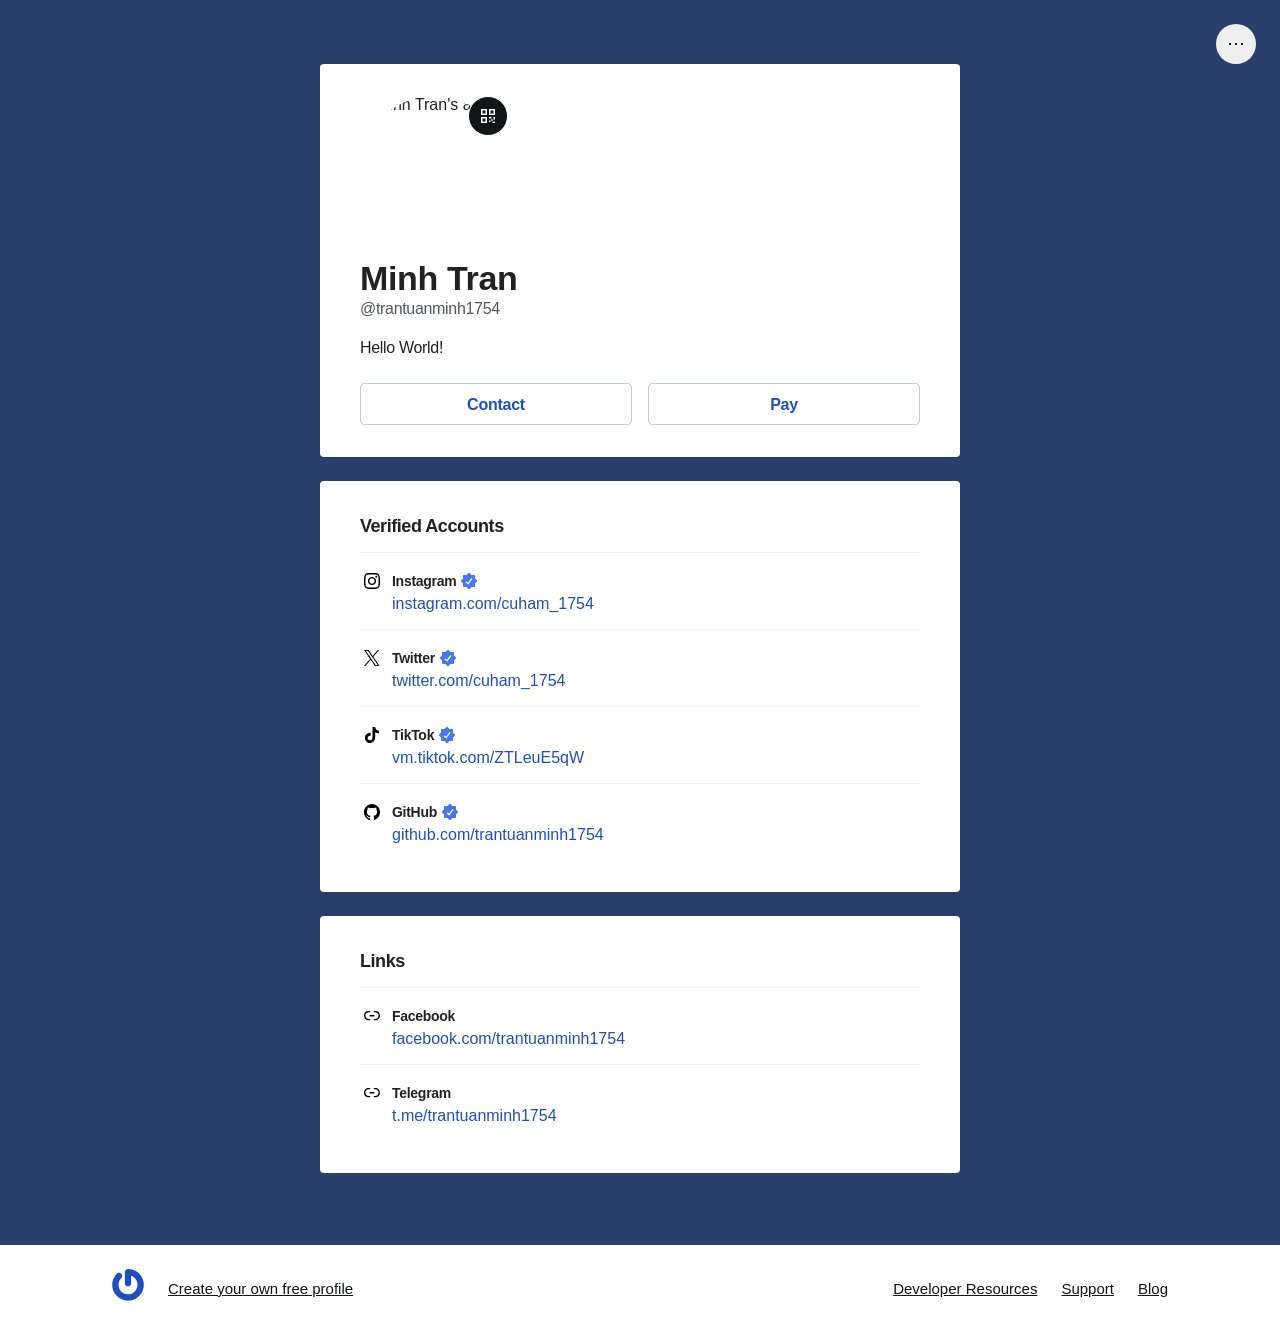
==== commit 438cbfd9: "Update index.html" ====
--- a/index.html
+++ b/index.html
@@ -477,7 +477,7 @@
 									Bitcoin								</span>
 								</div>
 								<span>
-									bc1q6dn42m4u3hzkllsx7r9evdl9f7f8axxc7aymcn									<button type="button" aria-label="Copy to clipboard" class="card-item__copy-btn" data-clipboard-text="bc1q6dn42m4u3hzkllsx7r9evdl9f7f8axxc7aymcn" title="Copy to clipboard" data-drawer-close="">
+									bc1qp7h99f7533azhaqltm4kj3dpaqqt9tf4me7e3j									<button type="button" aria-label="Copy to clipboard" class="card-item__copy-btn" data-clipboard-text="bc1q6dn42m4u3hzkllsx7r9evdl9f7f8axxc7aymcn" title="Copy to clipboard" data-drawer-close="">
 										<svg xmlns="http://www.w3.org/2000/svg" viewBox="0 0 24 24" width="24" height="24" aria-hidden="true" focusable="false"><path d="M20.2 8v11c0 .7-.6 1.2-1.2 1.2H6v1.5h13c1.5 0 2.7-1.2 2.7-2.8V8zM18 16.4V4.6c0-.9-.7-1.6-1.6-1.6H4.6C3.7 3 3 3.7 3 4.6v11.8c0 .9.7 1.6 1.6 1.6h11.8c.9 0 1.6-.7 1.6-1.6zm-13.5 0V4.6c0-.1.1-.1.1-.1h11.8c.1 0 .1.1.1.1v11.8c0 .1-.1.1-.1.1H4.6l-.1-.1z"></path></svg>
 									</button>
 								</span>
@@ -494,7 +494,7 @@
 									Ethereum								</span>
 								</div>
 								<span>
-									0x0eE806A5000cd0be70CCF8Bb8195ea8eB79179ED									<button type="button" aria-label="Copy to clipboard" class="card-item__copy-btn" data-clipboard-text="0x0eE806A5000cd0be70CCF8Bb8195ea8eB79179ED" title="Copy to clipboard" data-drawer-close="">
+									0x435AB303D7d18FB6aAb0Df4D2bEb28eeC32d1592									<button type="button" aria-label="Copy to clipboard" class="card-item__copy-btn" data-clipboard-text="0x0eE806A5000cd0be70CCF8Bb8195ea8eB79179ED" title="Copy to clipboard" data-drawer-close="">
 										<svg xmlns="http://www.w3.org/2000/svg" viewBox="0 0 24 24" width="24" height="24" aria-hidden="true" focusable="false"><path d="M20.2 8v11c0 .7-.6 1.2-1.2 1.2H6v1.5h13c1.5 0 2.7-1.2 2.7-2.8V8zM18 16.4V4.6c0-.9-.7-1.6-1.6-1.6H4.6C3.7 3 3 3.7 3 4.6v11.8c0 .9.7 1.6 1.6 1.6h11.8c.9 0 1.6-.7 1.6-1.6zm-13.5 0V4.6c0-.1.1-.1.1-.1h11.8c.1 0 .1.1.1.1v11.8c0 .1-.1.1-.1.1H4.6l-.1-.1z"></path></svg>
 									</button>
 								</span>
@@ -652,4 +652,4 @@
 
 
 
-</body></html>+</body></html>
--- a/Minh Tran _ Gravatar_files/core.css
+++ b/Minh Tran _ Gravatar_files/core.css
@@ -0,0 +1,2 @@
+:root{--g-font-size-tiny:13px;--g-line-height-tiny:20px;--g-font-size-small:14px;--g-line-height-small:21px;--g-font-size-normal:16px;--g-line-height-normal:24px;--g-font-size-medium:28px;--g-line-height-medium:36px;--g-font-size-large:32px;--g-line-height-large:40px;--g-font-size-grand:32px;--g-line-height-grand:40px;--g-font-size-huge:32px;--g-line-height-huge:40px;--g-pad-1:12px;--g-pad-2:18px;--g-pad-3:24px;--g-pad-4:24px;--g-pad-5:36px;--g-pad-6:48px;--g-pad-7:48px;--g-pad-8:72px;--g-pad-9:var(--g-pad-8);--g-pad-10:96px;--g-pad-11:var(--g-pad-10);--g-pad-12:var(--g-pad-11);--g-zero-px:0.001px;--g-gutter:var(--g-pad-7);--g-env-left:var(--g-zero-px);--g-env-right:var(--g-zero-px)}@media(min-width:480px){:root{--g-font-size-medium:32px;--g-line-height-medium:40px;--g-font-size-huge:40px;--g-line-height-huge:48px}}@media(min-width:816px){:root{--g-font-size-tiny:14px;--g-line-height-tiny:21px;--g-font-size-small:16px;--g-line-height-small:24px;--g-font-size-normal:18px;--g-line-height-normal:26px;--g-font-size-large:40px;--g-line-height-large:48px;--g-font-size-grand:40px;--g-line-height-grand:48px;--g-font-size-huge:48px;--g-line-height-huge:56px;--g-pad-10:120px;--g-pad-11:192px}}@media(min-width:1056px){:root{--g-font-size-grand:48px;--g-line-height-grand:56px;--g-font-size-huge:56px;--g-line-height-huge:64px}}@media(min-width:480px){:root{--g-pad-6:48px;--g-pad-7:72px;--g-pad-8:96px}}@media(min-width:1056px){:root{--g-pad-4:36px;--g-pad-5:48px;--g-pad-6:72px;--g-pad-7:96px;--g-pad-8:120px;--g-pad-9:144px;--g-pad-10:192px;--g-pad-11:240px;--g-pad-12:288px}}@supports(margin:env(safe-area-inset-left)){:root{--g-env-left:env(safe-area-inset-left);--g-env-right:env(safe-area-inset-right)}}#ccpa-modal{background-color:rgba(0,0,0,.2);display:block;height:100%;left:0;padding:15px;position:fixed;text-align:justify;top:0;width:100%;z-index:10000}#ccpa-modal label{float:none;font-weight:600;width:100%}#ccpa-modal label>span{margin-left:25px}#ccpa-modal p{margin-bottom:10px}#ccpa-modal .components-modal__header .components-button:hover{color:#000!important}#ccpa-modal .components-modal__screen-overlay{background-color:#fff;border-radius:.25em;left:25%;overflow:hidden;position:relative;text-align:justify;top:30%;width:50%}#ccpa-modal .components-modal__frame{margin:0;max-width:inherit}#ccpa-modal .components-modal__header{align-items:center;background-color:#1d4fc4;color:#e9ecf5;display:flex;flex-direction:row;justify-content:space-between;padding:15px}#ccpa-modal .ccpa-settings__intro-txt{padding:15px;text-align:justify}#ccpa-modal .components-modal__footer{padding:15px}#ccpa-modal .components-modal__footer-bottom button{display:table!important;margin:auto;margin-top:20px!important;padding:8px}
+body{-webkit-font-smoothing:antialiased;-moz-osx-font-smoothing:grayscale;-ms-text-size-adjust:100%;-webkit-text-size-adjust:100%;-webkit-tap-highlight-color:rgba(0,0,0,0);background:#f5f5f5;box-sizing:border-box;color:#222;cursor:default;font-family:-apple-system,BlinkMacSystemFont,Segoe UI,Roboto,Helvetica,Arial,sans-serif,Apple Color Emoji,Segoe UI Emoji,Segoe UI Symbol;height:100vh;margin:0;padding:0;text-rendering:optimizeLegibility;transition:all .3s ease-in-out;word-break:break-word}body.dropped{margin-top:200px}dd,dl,dt,iframe,img,ol,table,ul{border:none;margin:0;padding:0}img{height:auto;max-width:100%}.nowrap{white-space:nowrap!important}a{color:#1d4fc4;cursor:pointer;text-decoration:none}a:hover{text-decoration:underline}a:active{color:#00466c}a:not(:disabled):focus{border-radius:4px;outline:1.5px solid #1d4fc4;outline-offset:1px}p{margin:0 0 .9em}h1,h2,h3,h4,h5,h6{line-height:1em;margin:0}h2,h3{font-weight:700}h3{font-size:20px;margin:1.2em 0 .2em}h4{font-size:17px;font-weight:400}h4,h5{margin:0 0 .2em}h5{font-size:16px}h6{font-size:14px;margin:0 0 .2em}form{margin:0}fieldset{border:0;margin:0;padding:0}label{cursor:pointer}legend{border:0;*margin-left:-7px;padding:0;white-space:normal}button,input,select,textarea{margin:0;vertical-align:baseline;*vertical-align:middle}button,input{line-height:normal}button,input[type=button],input[type=reset],input[type=submit]{-webkit-appearance:button;cursor:pointer;*overflow:visible}button[disabled],input[disabled]{cursor:default}input[type=checkbox],input[type=radio]{box-sizing:border-box;*height:13px;padding:0;*width:13px}input[type=search]{-webkit-appearance:textfield;box-sizing:content-box}input[type=search]::-webkit-search-cancel-button,input[type=search]::-webkit-search-decoration{-webkit-appearance:none}button::-moz-focus-inner,input::-moz-focus-inner{border:0;padding:0}textarea{overflow:auto;resize:vertical;vertical-align:top}input:invalid,textarea:invalid{color:#df4926}#header input,.signupform input{background:#fff;border:1px solid #ddd;border-bottom:none;border-radius:3px;box-shadow:inset 0 1px 2px rgba(0,0,0,.05),0 2px 1px rgba(0,0,0,.1);color:#444;outline:0;padding:.625em}#header input:hover,.signupform input:hover{border:1px solid #ddd;border-bottom:none;box-shadow:inset 0 1px 2px rgba(0,0,0,.05),0 2px 1px rgba(0,0,0,.15)}#header input:focus,.signupform input:focus{border:1px solid rgba(0,0,0,.2);border-bottom:none;box-shadow:inset 0 1px 2px rgba(0,0,0,.05),0 2px 1px rgba(0,0,0,.2)}#header input[type=submit],.signupform input[type=submit]{background-color:#1d4fc4;background-image:linear-gradient(180deg,#2ea2cc,#1d4fc4);border:none;border-radius:3px;box-shadow:0 2px 1px rgba(0,0,0,.1);color:#fff;cursor:pointer;font:600 1em proxima-nova-soft,Helvetica Neue,Helvetica,sans-serif;margin:0;padding:.66em;text-shadow:0 -1px 0 rgba(0,0,0,.2)}#header input[type=submit]{margin:.66em 0 0}#header form input[type=submit]:focus,#header form input[type=submit]:hover,.signupform form input[type=submit]:focus,.signupform form input[type=submit]:hover{background:#2ea2cc}#header form input[type=submit]:active,.signupform form input[type=submit]:active{background-color:#2ea2cc;background-image:linear-gradient(180deg,#1d4fc4,#2ea2cc);box-shadow:none}#header{background:#1d4fc4;margin:0;padding:0}#header h1{margin:2px 0 4px -6px;position:absolute;width:121px}#header h1 a{background-position:6px 6px;display:block;float:left;height:24px;overflow:hidden;padding:6px;width:121px}#header h1 a:hover{filter:alpha(opacity=80);opacity:.8}#header a,#header a:hover{color:#fff}#page #header{color:#fff;min-height:17.5em;text-shadow:0 2px 2px #0074a2}#header h1{margin:0;position:static;text-indent:-9999px;width:258px}#page #header h1 a{background-position:-357px 0;display:block;float:left;height:52px;margin-right:1em;overflow:hidden;padding:0;width:260px}#page #header h1 a:hover{filter:alpha(opacity=80);-moz-opacity:.8;opacity:.8}#page #header h2{float:left;font:400 1.875em proxima-nova-soft,Helvetica Neue,Helvetica,sans-serif;margin-bottom:1.3em;margin-top:.2em;text-rendering:optimizeLegibility;text-shadow:0 2px 2px rgba(0,116,162,.7)}#page #header a,#page #header a:hover{color:#fff}#page #header p.intro{clear:left;float:left;font-size:1.125em;max-width:22em}#page #header .gcard_header{margin-bottom:40px}#page #header .middle{overflow:hidden;padding-top:2em}:where(main) .button,:where(main) .button_large,:where(main) .button_small,:where(main) .form-actions input,:where(main) .g-brand,:where(main) .signupform input,:where(main) h1,:where(main) h2,:where(main) h3,:where(main) h4,:where(main) h5,:where(main) h6{font-family:-apple-system,BlinkMacSystemFont,Segoe UI,Roboto,Helvetica,Arial,sans-serif,Apple Color Emoji,Segoe UI Emoji,Segoe UI Symbol;font-weight:400}:where(main) h2{font-weight:700;margin:0 0 8px}:where(main) .g-nav a:not([class*=g-color]),:where(main) .g-nav a:not([class*=g-color]):hover,:where(main) .g-nav-menu a:not([class*=g-color]),:where(main) .g-nav-menu a:not([class*=g-color]):hover,:where(main) .g-section a:not([class*=g-color]),:where(main) .g-section a:not([class*=g-color]):hover{color:unset}:where(main) .column-settings{padding-bottom:unset!important;padding-left:unset!important;padding-top:unset!important}:where(main) p{font-size:18px;line-height:1.65;margin:0 0 .9em}:where(main) ul{margin:.75em 0}.notice-container{margin:0 auto;padding:0}.notice-container ul{padding:0}.notice-container li{align-items:center;background:#fff;border-left:4px solid;color:#1e1e1e;display:flex;gap:32px;list-style:none;margin:0 0 16px;padding:16px 16px 16px 36px}.notice-container .btn-close{align-items:center;cursor:pointer;display:flex;flex-shrink:0;height:24px;justify-content:center;width:24px}.notice-container .info-notice{border-color:#3858e9}.notice-container .bad-notice{background:#f4a2a2;border-color:#cc1818}.notice-container .good-notice{background:#eff9f1;border-color:#4ab866}.notice-container .alert-notice{background:#fef8ee;border-color:#f0b849}.notice-container h5{margin:.2em 0 .4em}.notice-container .notice-content{font-size:16px;line-height:26px;margin:0}#unified-header{align-items:center;background:#fff;box-sizing:border-box;display:flex;font-family:-apple-system,BlinkMacSystemFont,Segoe UI,Roboto,Helvetica,Arial,sans-serif,Apple Color Emoji,Segoe UI Emoji,Segoe UI Symbol;font-size:14px;font-weight:600;height:64px;position:relative;transition:all .3s ease-in-out;z-index:2000}#unified-header.dropped{top:150px}#unified-header nav{display:flex;flex-grow:1;height:47px;margin:0 auto;padding:0 32px}#unified-header a{color:#101517;font-size:16px;font-weight:600;letter-spacing:normal;line-height:24px;padding:7px 12px;text-decoration:none;transition:all .05s ease-in-out}#unified-header a:hover{text-decoration:underline}#unified-header .g-home{display:block;flex-shrink:0;margin-right:40px;padding:0;position:relative;top:-2px}#unified-header .g-home svg{height:24px;position:relative}@media only screen and (max-width:550px){#unified-header .g-home{margin-right:16px}}#unified-header .g-fill-brand.g-fill-brand{fill:#1d4fc4}#unified-header .g-sign-in{align-items:center;display:flex;padding-right:0}#unified-header .g-sign-in svg{height:24px;padding-right:4px;width:24px}#unified-header ul{list-style:none}#unified-header .main-nav li.g-main-nav{display:flex}#unified-header .main-nav{align-items:center;align-self:flex-start;display:flex;height:100%}#unified-header .main-nav li{border:1px solid transparent;box-sizing:border-box;display:inline-block;position:relative}#unified-header .user-nav{align-self:flex-end;height:100%;margin-left:auto}#unified-header .user-nav,#unified-header .user-nav .g-user-menu{align-items:center;display:flex}#unified-header .user-nav .g-user-menu svg{height:24px;width:24px}#unified-header .user-nav .g-user-menu span{padding:8px 0}#unified-header .g-main-nav__menu-items{display:flex;gap:40px}#unified-header .g-main-nav__menu-items a{padding:0}#unified-header .user-nav li.signed-in,#unified-header .user-nav li.super-admin{padding:8px 0;position:relative}#unified-header .user-nav li.super-admin{margin-right:10px}#unified-header .user-nav li.signed-in img{border-radius:50%;height:40px;width:40px}#unified-header .user-nav li.signed-in .sub,#unified-header .user-nav li.super-admin .sub{background:#101517;border-radius:5px;min-width:220px;opacity:0;pointer-events:none;position:absolute;right:0;top:46px;-webkit-transform:translate3d(0,6px,0);transform:translate3d(0,6px,0);transition:.15s ease-out;transition-property:opacity,-webkit-transform;transition-property:opacity,transform;transition-property:opacity,transform,-webkit-transform}#unified-header .user-nav li.super-admin .sub{top:42px}#unified-header .user-nav li.signed-in .sub li,#unified-header .user-nav li.super-admin .sub li{color:#a7aaad;float:none;overflow:hidden;text-overflow:ellipsis;white-space:nowrap}#unified-header .user-nav li.signed-in .sub li a,#unified-header .user-nav li.super-admin .sub li a{border-radius:2px;color:#fff;display:block;float:none;line-height:40px;padding:0 15px;text-decoration:none}#unified-header .g-nav-menu__section{border-bottom:1px solid #2c3338;padding:6px}#unified-header .g-nav-menu__admin-data{font-size:10px;font-weight:400}#unified-header .user-nav li.signed-in .sub li a:hover,#unified-header .user-nav li.super-admin .sub li a:hover{background-color:#fff;color:#101517}#unified-header .user-nav li.signed-in .sub li a:active,#unified-header .user-nav li.super-admin .sub li a:active{background-color:#888}#unified-header .user-nav li.signed-in .sub .g-nav-menu__section:last-child,#unified-header .user-nav li.super-admin .sub .g-nav-menu__section:last-child{border-bottom:none}#unified-header .user-nav li.g-nav-menu__item{line-height:40px;padding:0 15px}#unified-header .user-nav li.signed-in:hover,#unified-header .user-nav li.super-admin:hover{background-color:#fff;color:rgba(0,0,0,.8)}#unified-header .user-nav li.signed-in:hover .sub,#unified-header .user-nav li.super-admin:hover .sub{opacity:1;pointer-events:all;-webkit-transform:translateZ(0);transform:translateZ(0);transition:.15s ease-out;transition-property:opacity,-webkit-transform;transition-property:opacity,transform;transition-property:opacity,transform,-webkit-transform}#unified-header .user-nav li.super-admin{color:#101517;position:relative}#unified-header #wpcc-sign-in{-webkit-background-clip:padding-box;background-color:hsla(0,0%,100%,.15);border-radius:3px;color:#fff;line-height:100%;padding:3px;position:relative;top:6px}#unified-header #wpcc-sign-in:after{clear:both;content:".";display:block;height:0;visibility:hidden}#unified-header #wpcc-sign-in .wpcom{-webkit-font-smoothing:antialiased;color:hsla(0,0%,100%,.8);cursor:pointer;float:left;line-height:32px;margin:-3px 5px -3px -3px;padding:3px 10px}#unified-header #wpcc-sign-in .wpcom:before{-webkit-font-smoothing:antialiased;content:"W";display:inline-block;font:normal 24px/1 Automatticons;left:-2px;margin-right:5px;position:relative;top:2px}#unified-header #wpcc-sign-in .wpcom:hover{color:#fff}#unified-header #wpcc-sign-in .button{background:#1e8cbe;border:1px solid rgba(0,0,0,.6);box-shadow:inset 0 1px 0 hsla(0,0%,100%,.3),0 1px 3px rgba(0,0,0,.4);color:#fff;float:right;font-family:Open Sans,Helvetica Neue,sans-serif;font-size:14px;line-height:30px;text-shadow:none}#unified-header #wpcc-sign-in .button:hover{background-color:#219cd4;border:1px solid #145b7c;box-shadow:inset 0 1px 0 hsla(0,0%,100%,.2),0 1px 4px rgba(0,0,0,.4)}#unified-header #wpcc-sign-in .button:active{background-color:#176c92;border-color:#104b66;box-shadow:inset 0 2px 4px rgba(0,0,0,.2);text-shadow:0 1px 0 rgba(0,0,0,.1)}#unified-header #wpcc-sign-in:hover{background:hsla(0,0%,100%,.2)}#unified-header #wpcc-sign-in.active{background:rgba(0,0,0,.9);box-shadow:inset 0 1px 3px #000,0 1px 0 hsla(0,0%,100%,.2)}#unified-header #wpcc-sign-in.active .wpcom{color:#fff}.g-nav-menu__profile,.g-nav-menu__support{display:none}@media only screen and (max-width:500px){#unified-header #wpcc-sign-in span.wpcom span{display:none}}@media only screen and (max-width:750px){#dops-header nav{width:100%}#unified-header nav{padding:0 16px 0 32px}#unified-header .g-main-nav__menu-items{display:none}.g-nav-menu__profile,.g-nav-menu__support{display:block}#unified-header .user-nav li.signed-in{margin-left:0}#unified-header .main-nav.dropped{position:relative;width:100%}#unified-header .main-nav.dropped .g-main-nav__menu-items{display:flex;flex-direction:column;position:fixed;top:64px;width:100%}#unified-header .main-nav.dropped .g-main-nav__menu-items li{background:rgba(34,34,34,.9)}#unified-header .main-nav.dropped .g-main-nav__menu-items li a{color:#fff}#unified-header .g-sign-in{padding-right:20px}.main-nav li:not(:first-of-type){background:rgba(34,34,34,.9);opacity:0;position:absolute;width:100%;z-index:300}.main-nav.dropped li:not(:first-of-type){opacity:1;top:0}.main-nav li:not(:first-of-type) a{box-sizing:border-box;-moz-box-sizing:border-box;-webkit-box-sizing:border-box;color:#fff;width:100%}}footer{background:#fff}.g-footer{font-size:16px}.g-footer .g-footer__grid{grid-column-gap:var(--g-gutter);grid-row-gap:48px;display:-ms-grid;display:grid;grid-template-columns:repeat(auto-fit,minmax(340px,1fr))}.g-footer .g-footer__top{background:#1d4fc4}.g-footer .g-footer__top .g-footer__top-content{margin:0 auto;max-width:1056px;padding:48px 0}.g-footer .g-footer__top .g-footer__top-content a{color:#fff}.g-footer .g-footer__top .g-footer__top-content .g-footer__brand{display:flex;height:27px;justify-content:space-between}.g-footer .g-footer__top .g-footer__top-content .g-footer__brand .g-footer__gravatar-logo{fill:#fff;height:27px;padding-right:24px;width:146px}.g-footer .g-footer__top .g-footer__top-content .g-footer__brand .g-footer__globe-logo{fill:#fff;height:24px;margin-left:24px;margin-right:4px;width:24px}.g-footer .g-footer__top .g-footer__top-content .g-footer__brand .g-footer__language-link{display:flex;font-weight:600;line-height:28px}.g-footer .g-footer__top .g-footer__top-content .g-footer__brand .g-footer__language-link svg{margin-top:2px}.g-footer .g-footer__top .g-footer__top-content .g-footer__links{align-self:flex-end}.g-footer .g-footer__top .g-footer__top-content .g-footer__links ul{list-style:none;text-align:right}.g-footer .g-footer__top .g-footer__top-content .g-footer__links ul li{margin-bottom:16px}.g-footer .g-footer__top .g-footer__top-content .g-footer__links ul li:last-of-type{margin-bottom:0}.g-footer .g-footer__top .g-footer__top-content .g-footer__links ul a{font-size:16px;font-weight:400;line-height:24px;text-decoration:underline}@media(min-width:792px){.g-footer .g-footer__top .g-footer__top-content .g-footer__brand{justify-content:flex-start}.g-footer .g-footer__top .g-footer__top-content .g-footer__gravatar-logo{border-right:1px solid #6c8cd5}}@media(max-width:1056px){.g-footer .g-footer__top .g-footer__top-content{padding:48px 20px}}.g-footer .g-footer__bottom{background:#fff;margin:0 auto;max-width:1056px;padding:36px 0}.g-footer .g-footer__bottom a{color:#1d4fc4}.g-footer .g-footer__bottom a:hover{text-decoration:none}.g-footer .g-footer__bottom .g-footer__grid{grid-row-gap:24px}.g-footer .g-footer__bottom .g-footer__made-by{text-align:center}.g-footer .g-footer__bottom .g-footer__made-by svg{fill:#101517;display:inline-block;height:13px;margin:0 1px;position:relative;top:1px;vertical-align:baseline;width:154px}.g-footer .g-footer__bottom .g-footer__work-with-us{list-style:none;text-align:center}.g-footer .g-footer__bottom .g-footer__work-with-us a{color:#101517;text-decoration:underline}@media(min-width:792px){.g-footer .g-footer__bottom .g-footer__made-by{text-align:unset}.g-footer .g-footer__bottom .g-footer__work-with-us{text-align:right}}@media(max-width:1056px){.g-footer .g-footer__bottom{padding:36px 20px}}:root{--g-font-size-tiny:13px;--g-line-height-tiny:20px;--g-font-size-small:14px;--g-line-height-small:21px;--g-font-size-normal:16px;--g-line-height-normal:24px;--g-font-size-medium:28px;--g-line-height-medium:36px;--g-font-size-large:32px;--g-line-height-large:40px;--g-font-size-grand:32px;--g-line-height-grand:40px;--g-font-size-huge:32px;--g-line-height-huge:40px;--g-pad-1:12px;--g-pad-2:18px;--g-pad-3:24px;--g-pad-4:24px;--g-pad-5:36px;--g-pad-6:48px;--g-pad-7:48px;--g-pad-8:72px;--g-pad-9:var(--g-pad-8);--g-pad-10:96px;--g-pad-11:var(--g-pad-10);--g-pad-12:var(--g-pad-11);--g-zero-px:0.001px;--g-gutter:var(--g-pad-7);--g-env-left:var(--g-zero-px);--g-env-right:var(--g-zero-px)}@media(min-width:480px){:root{--g-font-size-medium:32px;--g-line-height-medium:40px;--g-font-size-huge:40px;--g-line-height-huge:48px}}@media(min-width:816px){:root{--g-font-size-tiny:14px;--g-line-height-tiny:21px;--g-font-size-small:16px;--g-line-height-small:24px;--g-font-size-normal:18px;--g-line-height-normal:26px;--g-font-size-large:40px;--g-line-height-large:48px;--g-font-size-grand:40px;--g-line-height-grand:48px;--g-font-size-huge:48px;--g-line-height-huge:56px;--g-pad-10:120px;--g-pad-11:192px}}@media(min-width:1056px){:root{--g-font-size-grand:48px;--g-line-height-grand:56px;--g-font-size-huge:56px;--g-line-height-huge:64px}}@media(min-width:480px){:root{--g-pad-6:48px;--g-pad-7:72px;--g-pad-8:96px}}@media(min-width:1056px){:root{--g-pad-4:36px;--g-pad-5:48px;--g-pad-6:72px;--g-pad-7:96px;--g-pad-8:120px;--g-pad-9:144px;--g-pad-10:192px;--g-pad-11:240px;--g-pad-12:288px}}@supports(margin:env(safe-area-inset-left)){:root{--g-env-left:env(safe-area-inset-left);--g-env-right:env(safe-area-inset-right)}}.components-button{align-items:center;-webkit-appearance:none;background:none;border:0;border-radius:4px;box-sizing:border-box;color:var(--wp-components-color-foreground,#1e1e1e);cursor:pointer;display:inline-flex;font-family:inherit;font-size:16px;font-weight:400;height:36px;margin:0;padding:6px 12px;text-decoration:none;transition:box-shadow .1s linear}@media(prefers-reduced-motion:reduce){.components-button{transition-delay:0s;transition-duration:0s}}.components-button.is-next-40px-default-size{height:40px}.components-button:hover,.components-button[aria-expanded=true]{color:var(--wp-components-color-accent,var(--wp-admin-theme-color,#3858e9))}.components-button:disabled:hover,.components-button[aria-disabled=true]:hover{color:initial}.components-button:focus:not(:disabled){box-shadow:0 0 0 var(--wp-admin-border-width-focus) var(--wp-components-color-accent,var(--wp-admin-theme-color,#3858e9));outline:3px solid transparent}.components-button.is-primary{background:var(--wp-components-color-accent,var(--wp-admin-theme-color,#3858e9));color:var(--wp-components-color-accent-inverted,#fff);outline:1px solid transparent;text-decoration:none;text-shadow:none;white-space:nowrap}.components-button.is-primary:hover:not(:disabled){background:var(--wp-components-color-accent-darker-10,var(--wp-admin-theme-color-darker-10,#2145e6));color:var(--wp-components-color-accent-inverted,#fff)}.components-button.is-primary:active:not(:disabled){background:var(--wp-components-color-accent-darker-20,var(--wp-admin-theme-color-darker-20,#183ad6));border-color:var(--wp-components-color-accent-darker-20,var(--wp-admin-theme-color-darker-20,#183ad6));color:var(--wp-components-color-accent-inverted,#fff)}.components-button.is-primary:focus:not(:disabled){box-shadow:inset 0 0 0 1px var(--wp-components-color-background,#fff),0 0 0 var(--wp-admin-border-width-focus) var(--wp-components-color-accent,var(--wp-admin-theme-color,#3858e9))}.components-button.is-primary:disabled,.components-button.is-primary:disabled:active:enabled,.components-button.is-primary[aria-disabled=true],.components-button.is-primary[aria-disabled=true]:active:enabled,.components-button.is-primary[aria-disabled=true]:enabled{background:var(--wp-components-color-accent,var(--wp-admin-theme-color,#3858e9));border-color:var(--wp-components-color-accent,var(--wp-admin-theme-color,#3858e9));color:hsla(0,0%,100%,.4);opacity:1;outline:none}.components-button.is-primary:disabled:active:enabled:focus:enabled,.components-button.is-primary:disabled:focus:enabled,.components-button.is-primary[aria-disabled=true]:active:enabled:focus:enabled,.components-button.is-primary[aria-disabled=true]:enabled:focus:enabled,.components-button.is-primary[aria-disabled=true]:focus:enabled{box-shadow:0 0 0 1px var(--wp-components-color-background,#fff),0 0 0 3px var(--wp-components-color-accent,var(--wp-admin-theme-color,#3858e9))}.components-button.is-primary.is-busy,.components-button.is-primary.is-busy:disabled,.components-button.is-primary.is-busy[aria-disabled=true]{background-image:linear-gradient(-45deg,var(--wp-components-color-accent,var(--wp-admin-theme-color,#3858e9)) 33%,var(--wp-components-color-accent-darker-20,var(--wp-admin-theme-color-darker-20,#183ad6)) 33%,var(--wp-components-color-accent-darker-20,var(--wp-admin-theme-color-darker-20,#183ad6)) 70%,var(--wp-components-color-accent,var(--wp-admin-theme-color,#3858e9)) 70%);background-size:100px 100%;border-color:var(--wp-components-color-accent,var(--wp-admin-theme-color,#3858e9));color:var(--wp-components-color-accent-inverted,#fff)}.components-button.is-secondary,.components-button.is-tertiary{outline:1px solid transparent}.components-button.is-secondary:active:not(:disabled),.components-button.is-tertiary:active:not(:disabled){box-shadow:none}.components-button.is-secondary:disabled,.components-button.is-secondary[aria-disabled=true],.components-button.is-secondary[aria-disabled=true]:hover,.components-button.is-tertiary:disabled,.components-button.is-tertiary[aria-disabled=true],.components-button.is-tertiary[aria-disabled=true]:hover{background:transparent;color:#949494;opacity:1;-webkit-transform:none;transform:none}.components-button.is-secondary:disabled:not(:focus),.components-button.is-secondary[aria-disabled=true]:hover:not(:focus),.components-button.is-secondary[aria-disabled=true]:not(:focus),.components-button.is-tertiary:disabled:not(:focus),.components-button.is-tertiary[aria-disabled=true]:hover:not(:focus),.components-button.is-tertiary[aria-disabled=true]:not(:focus){box-shadow:none;outline:none}.components-button.is-secondary{background:transparent;box-shadow:inset 0 0 0 1px var(--wp-components-color-accent,var(--wp-admin-theme-color,#3858e9));color:var(--wp-components-color-accent,var(--wp-admin-theme-color,#3858e9));outline:1px solid transparent;white-space:nowrap}.components-button.is-secondary:hover:not(:disabled,[aria-disabled=true]){box-shadow:inset 0 0 0 1px var(--wp-components-color-accent-darker-10,var(--wp-admin-theme-color-darker-10,#2145e6))}.components-button.is-tertiary{background:transparent;color:var(--wp-components-color-accent,var(--wp-admin-theme-color,#3858e9));white-space:nowrap}.components-button.is-tertiary:hover:not(:disabled,[aria-disabled=true]){background:rgba(var(--wp-admin-theme-color--rgb),.04)}.components-button.is-tertiary:active:not(:disabled,[aria-disabled=true]){background:rgba(var(--wp-admin-theme-color--rgb),.08)}p+.components-button.is-tertiary{margin-left:-6px}.components-button.is-destructive{--wp-components-color-accent:#cc1818;--wp-components-color-accent-darker-10:#9e1313;--wp-components-color-accent-darker-20:#710d0d}.components-button.is-destructive:not(.is-primary):not(.is-secondary):not(.is-tertiary):not(.is-link){color:#cc1818}.components-button.is-destructive:not(.is-primary):not(.is-secondary):not(.is-tertiary):not(.is-link):hover:not(:disabled){color:#710d0d}.components-button.is-destructive:not(.is-primary):not(.is-secondary):not(.is-tertiary):not(.is-link):focus:not(:disabled){box-shadow:0 0 0 var(--wp-admin-border-width-focus) #cc1818}.components-button.is-destructive:not(.is-primary):not(.is-secondary):not(.is-tertiary):not(.is-link):active:not(:disabled){background:#ccc}.components-button.is-link{background:none;border:0;border-radius:0;box-shadow:none;color:var(--wp-components-color-accent,var(--wp-admin-theme-color,#3858e9));height:auto;margin:0;outline:none;padding:0;text-align:left;text-decoration:underline;transition-duration:.05s;transition-property:border,background,color;transition-timing-function:ease-in-out}@media(prefers-reduced-motion:reduce){.components-button.is-link{transition-delay:0s;transition-duration:0s}}.components-button.is-link:focus{border-radius:4px}.components-button:not(:disabled,[aria-disabled=true]):active{color:var(--wp-components-color-foreground,#1e1e1e)}.components-button:disabled,.components-button[aria-disabled=true]{cursor:default;opacity:.3}.components-button.is-busy,.components-button.is-secondary.is-busy,.components-button.is-secondary.is-busy:disabled,.components-button.is-secondary.is-busy[aria-disabled=true]{-webkit-animation:components-button__busy-animation 2.5s linear infinite;animation:components-button__busy-animation 2.5s linear infinite;background-image:linear-gradient(-45deg,#fafafa 33%,#e0e0e0 0,#e0e0e0 70%,#fafafa 0);background-size:100px 100%;opacity:1}@media(prefers-reduced-motion:reduce){.components-button.is-busy,.components-button.is-secondary.is-busy,.components-button.is-secondary.is-busy:disabled,.components-button.is-secondary.is-busy[aria-disabled=true]{-webkit-animation-duration:0s;animation-duration:0s}}.components-button.is-compact{height:32px}.components-button.is-compact.has-icon:not(.has-text){min-width:32px;padding:0;width:32px}.components-button.is-small{font-size:11px;height:24px;line-height:22px;padding:0 8px}.components-button.is-small.has-icon:not(.has-text){min-width:24px;padding:0;width:24px}.components-button.has-icon{justify-content:center;min-width:36px;padding:6px}.components-button.has-icon.is-next-40px-default-size{min-width:40px}.components-button.has-icon .dashicon{align-items:center;box-sizing:content-box;display:inline-flex;justify-content:center;padding:2px}.components-button.has-icon.has-text{gap:4px;justify-content:start;padding-left:8px;padding-right:12px}.components-button.is-pressed{background:var(--wp-components-color-foreground,#1e1e1e);color:var(--wp-components-color-foreground-inverted,#fff)}.components-button.is-pressed:focus:not(:disabled){box-shadow:inset 0 0 0 1px var(--wp-components-color-background,#fff),0 0 0 var(--wp-admin-border-width-focus) var(--wp-components-color-accent,var(--wp-admin-theme-color,#3858e9));outline:2px solid transparent}.components-button.is-pressed:hover:not(:disabled){background:var(--wp-components-color-foreground,#1e1e1e);color:var(--wp-components-color-foreground-inverted,#fff)}.components-button svg{fill:currentColor;outline:none}@media(forced-colors:active){.components-button svg{fill:CanvasText}}.components-button .components-visually-hidden{height:auto}@-webkit-keyframes components-button__busy-animation{0%{background-position:200px 0}}@keyframes components-button__busy-animation{0%{background-position:200px 0}}.components-notice{align-items:center;background-color:#fff;border-left:4px solid var(--wp-components-color-accent,var(--wp-admin-theme-color,#3858e9));display:flex;font-family:-apple-system,BlinkMacSystemFont,Segoe UI,Roboto,Oxygen-Sans,Ubuntu,Cantarell,Helvetica Neue,sans-serif;font-size:16px;padding:8px 12px}.components-notice.is-dismissible{position:relative}.components-notice.is-success{background-color:#eff9f1;border-left-color:#4ab866}.components-notice.is-warning{background-color:#fef8ee;border-left-color:#f0b849}.components-notice.is-error{background-color:#f4a2a2;border-left-color:#cc1818}.components-notice__content{flex-grow:1;margin:4px 25px 4px 0}.components-notice__actions{display:flex;flex-wrap:wrap}.components-notice__action.components-button{margin-right:8px}.components-notice__action.components-button,.components-notice__action.components-button.is-link{margin-left:12px}.components-notice__action.components-button.is-secondary{vertical-align:initial}.components-notice__dismiss{align-self:flex-start;color:#757575;flex-shrink:0}.components-notice__dismiss:not(:disabled):not([aria-disabled=true]):focus,.components-notice__dismiss:not(:disabled):not([aria-disabled=true]):not(.is-secondary):active,.components-notice__dismiss:not(:disabled):not([aria-disabled=true]):not(.is-secondary):hover{background-color:transparent;color:#1e1e1e}.components-notice__dismiss:not(:disabled):not([aria-disabled=true]):not(.is-secondary):hover{box-shadow:none}.components-notice-list{box-sizing:border-box;max-width:100vw}.components-notice-list .components-notice__content{line-height:2;margin-bottom:12px;margin-top:12px}.components-notice-list .components-notice__action.components-button{display:block;margin-left:0;margin-top:8px}.components-checkbox-control__input[type=checkbox]{-webkit-appearance:none;-moz-appearance:none;appearance:none;background:#fff;border:1px solid #1e1e1e;border-radius:4px;box-shadow:0 0 0 transparent;clear:none;color:#1e1e1e;cursor:pointer;display:inline-block;font-family:-apple-system,BlinkMacSystemFont,Segoe UI,Roboto,Oxygen-Sans,Ubuntu,Cantarell,Helvetica Neue,sans-serif;font-size:16px;height:24px;line-height:normal;line-height:0;margin:0 4px 0 0;outline:0;padding:6px 8px;padding:0!important;text-align:center;transition:box-shadow .1s linear;transition:none;transition:border-color .1s ease-in-out;vertical-align:top;width:24px}@media(min-width:600px){.components-checkbox-control__input[type=checkbox]{font-size:16px;line-height:normal}}.components-checkbox-control__input[type=checkbox]:focus{border-color:var(--wp-admin-theme-color);box-shadow:0 0 0 .5px var(--wp-admin-theme-color)}.components-checkbox-control__input[type=checkbox]::-webkit-input-placeholder{color:rgba(30,30,30,.62)}.components-checkbox-control__input[type=checkbox]::-moz-placeholder{color:rgba(30,30,30,.62);opacity:1}.components-checkbox-control__input[type=checkbox]:-ms-input-placeholder{color:rgba(30,30,30,.62)}.components-checkbox-control__input[type=checkbox]:focus{box-shadow:0 0 0 2px #fff,0 0 0 4px var(--wp-admin-theme-color)}.components-checkbox-control__input[type=checkbox]:checked{background:var(--wp-admin-theme-color);border-color:var(--wp-admin-theme-color)}.components-checkbox-control__input[type=checkbox]:checked::-ms-check{opacity:0}.components-checkbox-control__input[type=checkbox]:checked:before,.components-checkbox-control__input[type=checkbox][aria-checked=mixed]:before{color:#fff;margin:-3px -5px}@media(min-width:782px){.components-checkbox-control__input[type=checkbox]:checked:before,.components-checkbox-control__input[type=checkbox][aria-checked=mixed]:before{margin:-4px 0 0 -5px}}.components-checkbox-control__input[type=checkbox][aria-checked=mixed]{background:var(--wp-admin-theme-color);border-color:var(--wp-admin-theme-color)}.components-checkbox-control__input[type=checkbox][aria-checked=mixed]:before{speak:none;-webkit-font-smoothing:antialiased;-moz-osx-font-smoothing:grayscale;content:"";display:inline-block;float:left;font:normal 30px/1 dashicons;vertical-align:middle;width:16px}@media(min-width:782px){.components-checkbox-control__input[type=checkbox][aria-checked=mixed]:before{float:none;font-size:21px}}@media(min-width:600px){.components-checkbox-control__input[type=checkbox]{height:20px;width:20px}}@media(prefers-reduced-motion:reduce){.components-checkbox-control__input[type=checkbox]{transition-delay:0s;transition-duration:0s}}.components-checkbox-control__input[type=checkbox]:focus{box-shadow:0 0 0 var(--wp-admin-border-width-focus) #fff,0 0 0 calc(var(--wp-admin-border-width-focus)*2) var(--wp-admin-theme-color);outline:2px solid transparent;outline-offset:2px}.components-checkbox-control__input[type=checkbox]:checked,.components-checkbox-control__input[type=checkbox]:indeterminate{background:var(--wp-components-color-accent,var(--wp-admin-theme-color,#3858e9));border-color:var(--wp-components-color-accent,var(--wp-admin-theme-color,#3858e9))}.components-checkbox-control__input[type=checkbox]:checked::-ms-check,.components-checkbox-control__input[type=checkbox]:indeterminate::-ms-check{opacity:0}.components-checkbox-control__input[type=checkbox]:checked:before{content:none}.components-checkbox-control__input-container{display:inline-block;height:24px;margin-right:12px;position:relative;vertical-align:middle;width:24px}@media(min-width:600px){.components-checkbox-control__input-container{height:20px;width:20px}}svg.components-checkbox-control__checked,svg.components-checkbox-control__indeterminate{fill:#fff;cursor:pointer;height:24px;left:0;pointer-events:none;position:absolute;top:0;-webkit-user-select:none;-moz-user-select:none;-ms-user-select:none;user-select:none;width:24px}@media(min-width:600px){svg.components-checkbox-control__checked,svg.components-checkbox-control__indeterminate{left:-2px;top:-2px}}.components-tooltip{background:#000;border-radius:4px;color:#f0f0f0;font-size:12px;line-height:1.4;padding:4px 8px;text-align:center;z-index:1000002}.components-tooltip__shortcut{margin-left:8px}.components-button:where(:not(.components-custom-gradient-picker__control-point-button,.components-custom-gradient-picker__insert-point-dropdown,.components-circular-option-picker__option)){font-weight:600;letter-spacing:-.24px;line-height:1.3125;min-height:38px}.components-button:where(:not(.components-custom-gradient-picker__control-point-button,.components-custom-gradient-picker__insert-point-dropdown,.components-circular-option-picker__option)):not(:disabled):focus{outline:1.5px solid #1d4fc4;outline-offset:1px}.components-button:where(:not(.components-custom-gradient-picker__control-point-button,.components-custom-gradient-picker__insert-point-dropdown,.components-circular-option-picker__option)).components-button{flex-shrink:0;height:auto;white-space:normal}.components-button:where(:not(.components-custom-gradient-picker__control-point-button,.components-custom-gradient-picker__insert-point-dropdown,.components-circular-option-picker__option)).is-secondary{border:1px solid rgba(29,79,196,.3);box-shadow:none}.components-button:where(:not(.components-custom-gradient-picker__control-point-button,.components-custom-gradient-picker__insert-point-dropdown,.components-circular-option-picker__option)).is-secondary:disabled{color:rgba(29,79,196,.5)}.components-button:where(:not(.components-custom-gradient-picker__control-point-button,.components-custom-gradient-picker__insert-point-dropdown,.components-circular-option-picker__option)).is-secondary:not(:disabled):hover{border-color:rgba(29,79,196,.6);box-shadow:none}.components-button:where(:not(.components-custom-gradient-picker__control-point-button,.components-custom-gradient-picker__insert-point-dropdown,.components-circular-option-picker__option)).is-secondary.is-destructive{border:1px solid rgba(159,71,71,.3);color:#9f4747}.components-button:where(:not(.components-custom-gradient-picker__control-point-button,.components-custom-gradient-picker__insert-point-dropdown,.components-circular-option-picker__option)).is-secondary.is-destructive:not(:disabled):hover{border-color:rgba(159,71,71,.6)}.components-button:where(:not(.components-custom-gradient-picker__control-point-button,.components-custom-gradient-picker__insert-point-dropdown,.components-circular-option-picker__option)).is-link{font-size:16px;font-weight:400;letter-spacing:-.32px;line-height:140%;min-height:unset;text-decoration:none}.components-button:where(:not(.components-custom-gradient-picker__control-point-button,.components-custom-gradient-picker__insert-point-dropdown,.components-circular-option-picker__option)).is-link:not(:disabled):hover{color:#1d4fc4;text-decoration:underline}.components-button:where(:not(.components-custom-gradient-picker__control-point-button,.components-custom-gradient-picker__insert-point-dropdown,.components-circular-option-picker__option)).is-big{min-height:42px}.components-button:where(:not(.components-custom-gradient-picker__control-point-button,.components-custom-gradient-picker__insert-point-dropdown,.components-circular-option-picker__option)).is-loading{-webkit-animation:pulsate 2s ease-in-out infinite;animation:pulsate 2s ease-in-out infinite}.components-notice{border-radius:4px}.components-notice .components-notice__content{font-size:15px;line-height:140%}.components-notice .components-notice__dismiss{-ms-grid-row-align:unset;align-self:unset;min-height:0;min-width:0;padding:0}.components-notice.is-error{color:#801800}.components-checkbox-control .components-base-control__field{display:flex}.components-checkbox-control .components-checkbox-control__input-container{margin-right:8px}.components-checkbox-control .components-checkbox-control__input{border-color:#949494;border-radius:2px}.components-checkbox-control .components-checkbox-control__input:not(:disabled):focus{border-color:#949494;outline:1.5px solid #1d4fc4;outline-offset:1px}.components-checkbox-control .components-checkbox-control__input:disabled{background-color:#949494;border-color:#949494;cursor:not-allowed}.components-checkbox-control .components-checkbox-control__label{font-size:14px;line-height:20px}.components-checkbox-control .components-base-control__help{color:#50575e;font-size:13px;font-weight:400;line-height:21px;margin:4px 0 0 28px}.m-1{margin:4px}.ml-1{margin-left:4px}.mr-1{margin-right:4px}.mt-1{margin-top:4px}.mb-1{margin-bottom:4px}.mx-1{margin-left:4px;margin-right:4px}.my-1{margin-bottom:4px;margin-top:4px}.m-2{margin:8px}.ml-2{margin-left:8px}.mr-2{margin-right:8px}.mt-2{margin-top:8px}.mb-2{margin-bottom:8px}.mx-2{margin-left:8px;margin-right:8px}.my-2{margin-bottom:8px;margin-top:8px}.m-3{margin:12px}.ml-3{margin-left:12px}.mr-3{margin-right:12px}.mt-3{margin-top:12px}.mb-3{margin-bottom:12px}.mx-3{margin-left:12px;margin-right:12px}.my-3{margin-bottom:12px;margin-top:12px}.m-4{margin:16px}.ml-4{margin-left:16px}.mr-4{margin-right:16px}.mt-4{margin-top:16px}.mb-4{margin-bottom:16px}.mx-4{margin-left:16px;margin-right:16px}.my-4{margin-bottom:16px;margin-top:16px}.m-5{margin:20px}.ml-5{margin-left:20px}.mr-5{margin-right:20px}.mt-5{margin-top:20px}.mb-5{margin-bottom:20px}.mx-5{margin-left:20px;margin-right:20px}.my-5{margin-bottom:20px;margin-top:20px}.m-6{margin:24px}.ml-6{margin-left:24px}.mr-6{margin-right:24px}.mt-6{margin-top:24px}.mb-6{margin-bottom:24px}.mx-6{margin-left:24px;margin-right:24px}.my-6{margin-bottom:24px;margin-top:24px}.m-7{margin:28px}.ml-7{margin-left:28px}.mr-7{margin-right:28px}.mt-7{margin-top:28px}.mb-7{margin-bottom:28px}.mx-7{margin-left:28px;margin-right:28px}.my-7{margin-bottom:28px;margin-top:28px}.m-8{margin:32px}.ml-8{margin-left:32px}.mr-8{margin-right:32px}.mt-8{margin-top:32px}.mb-8{margin-bottom:32px}.mx-8{margin-left:32px;margin-right:32px}.my-8{margin-bottom:32px;margin-top:32px}.m-9{margin:36px}.ml-9{margin-left:36px}.mr-9{margin-right:36px}.mt-9{margin-top:36px}.mb-9{margin-bottom:36px}.mx-9{margin-left:36px;margin-right:36px}.my-9{margin-bottom:36px;margin-top:36px}.m-10{margin:40px}.ml-10{margin-left:40px}.mr-10{margin-right:40px}.mt-10{margin-top:40px}.mb-10{margin-bottom:40px}.mx-10{margin-left:40px;margin-right:40px}.my-10{margin-bottom:40px;margin-top:40px}.m-11{margin:44px}.ml-11{margin-left:44px}.mr-11{margin-right:44px}.mt-11{margin-top:44px}.mb-11{margin-bottom:44px}.mx-11{margin-left:44px;margin-right:44px}.my-11{margin-bottom:44px;margin-top:44px}.m-12{margin:48px}.ml-12{margin-left:48px}.mr-12{margin-right:48px}.mt-12{margin-top:48px}.mb-12{margin-bottom:48px}.mx-12{margin-left:48px;margin-right:48px}.my-12{margin-bottom:48px;margin-top:48px}.p-1{padding:4px}.pl-1{padding-left:4px}.pr-1{padding-right:4px}.pt-1{padding-top:4px}.pb-1{padding-bottom:4px}.px-1{padding-left:4px;padding-right:4px}.py-1{padding-bottom:4px;padding-top:4px}.p-2{padding:8px}.pl-2{padding-left:8px}.pr-2{padding-right:8px}.pt-2{padding-top:8px}.pb-2{padding-bottom:8px}.px-2{padding-left:8px;padding-right:8px}.py-2{padding-bottom:8px;padding-top:8px}.p-3{padding:12px}.pl-3{padding-left:12px}.pr-3{padding-right:12px}.pt-3{padding-top:12px}.pb-3{padding-bottom:12px}.px-3{padding-left:12px;padding-right:12px}.py-3{padding-bottom:12px;padding-top:12px}.p-4{padding:16px}.pl-4{padding-left:16px}.pr-4{padding-right:16px}.pt-4{padding-top:16px}.pb-4{padding-bottom:16px}.px-4{padding-left:16px;padding-right:16px}.py-4{padding-bottom:16px;padding-top:16px}.p-5{padding:20px}.pl-5{padding-left:20px}.pr-5{padding-right:20px}.pt-5{padding-top:20px}.pb-5{padding-bottom:20px}.px-5{padding-left:20px;padding-right:20px}.py-5{padding-bottom:20px;padding-top:20px}.p-6{padding:24px}.pl-6{padding-left:24px}.pr-6{padding-right:24px}.pt-6{padding-top:24px}.pb-6{padding-bottom:24px}.px-6{padding-left:24px;padding-right:24px}.py-6{padding-bottom:24px;padding-top:24px}.p-7{padding:28px}.pl-7{padding-left:28px}.pr-7{padding-right:28px}.pt-7{padding-top:28px}.pb-7{padding-bottom:28px}.px-7{padding-left:28px;padding-right:28px}.py-7{padding-bottom:28px;padding-top:28px}.p-8{padding:32px}.pl-8{padding-left:32px}.pr-8{padding-right:32px}.pt-8{padding-top:32px}.pb-8{padding-bottom:32px}.px-8{padding-left:32px;padding-right:32px}.py-8{padding-bottom:32px;padding-top:32px}.p-9{padding:36px}.pl-9{padding-left:36px}.pr-9{padding-right:36px}.pt-9{padding-top:36px}.pb-9{padding-bottom:36px}.px-9{padding-left:36px;padding-right:36px}.py-9{padding-bottom:36px;padding-top:36px}.p-10{padding:40px}.pl-10{padding-left:40px}.pr-10{padding-right:40px}.pt-10{padding-top:40px}.pb-10{padding-bottom:40px}.px-10{padding-left:40px;padding-right:40px}.py-10{padding-bottom:40px;padding-top:40px}.p-11{padding:44px}.pl-11{padding-left:44px}.pr-11{padding-right:44px}.pt-11{padding-top:44px}.pb-11{padding-bottom:44px}.px-11{padding-left:44px;padding-right:44px}.py-11{padding-bottom:44px;padding-top:44px}.p-12{padding:48px}.pl-12{padding-left:48px}.pr-12{padding-right:48px}.pt-12{padding-top:48px}.pb-12{padding-bottom:48px}.px-12{padding-left:48px;padding-right:48px}.py-12{padding-bottom:48px;padding-top:48px}:root{--wp-components-color-accent:#1d4fc4;--wp-components-color-accent-darker-10:#1a47b0;--wp-components-color-accent-inverted:#fff;--wp-components-color-foreground:#101517}@-webkit-keyframes skeleton__loading{0%{opacity:.5}50%{opacity:1}to{opacity:.5}}@keyframes skeleton__loading{0%{opacity:.5}50%{opacity:1}to{opacity:.5}}@-webkit-keyframes pulsate{0%{opacity:1}50%{opacity:.5}to{opacity:1}}@keyframes pulsate{0%{opacity:1}50%{opacity:.5}to{opacity:1}}a.button{padding:4px 13px}a.button:hover{text-decoration:none}.button:hover{color:#fff!important}.button:active{background:#1d4fc4;color:#d3e6f1}.button:disabled{background:#eee!important;color:silver!important;text-shadow:none!important}main{box-sizing:border-box;flex:1;margin:48px auto;max-width:1056px;min-height:260px;padding:40px;position:relative}main ol,main ul{margin:0;padding:0 0 .5em 1.8em}main ol li,main ul li{margin:.1em 0}main h2,main h3,main h4,main h5,main h6,main p{cursor:text}main p{font-size:16px;font-weight:400;line-height:26px}body.dark-wrap{background-color:#1d4fc4}body.dark-wrap main{background-color:#fff}input{box-sizing:border-box;-moz-box-sizing:border-box;-webkit-box-sizing:border-box}form fieldset{border:none}form fieldset.form-actions{margin:0}form fieldset label{display:block}form fieldset input.form-text{display:block;height:2.5em;padding:.625em;width:21em}.form-actions input[type=submit]{background-color:#3d92c6;background-image:linear-gradient(180deg,#3d92c6,#0e74b2);border:none;border-radius:2px;box-shadow:inset 0 1px 0 #64a8d1;color:#fff;display:inline-block;font-size:12px;font-size:16px;font-weight:700;height:auto;margin:0 auto 1em;padding:20px 40px;text-decoration:none;text-shadow:0 -1px 0 #124869}.form-actions input[type=submit]:hover{background-color:#3d92c6;background-image:linear-gradient(180deg,#51a6da,#3d92c6);box-shadow:inset 0 1px 0 #86c1e5;color:#fff!important}.form-actions input[type=submit]:active{background-color:#3d92c6;background-image:linear-gradient(180deg,#0e74b2,#3d92c6);box-shadow:inset 0 -1px 0 #4f9ccb;color:#fff!important}.sandbox-label{background:#fccf03;bottom:85px;color:#000;font-family:Helvetica Neue,Arial,Helvetica,sans-serif;font-size:12px;font-weight:700;left:auto;line-height:28px;margin:0;padding:0 10px;position:fixed;right:0;text-transform:uppercase;top:auto;z-index:1001}.sandbox-label.is-sandbox{background:#d54e21;color:#fff}.a8c-cookie-banner{z-index:100000000!important}.a8c-cookie-banner .a8c-cookie-banner__options-selection input[type=checkbox]{float:none;margin:0;vertical-align:middle}.a8c-cookie-banner .a8c-cookie-banner__options-selection input[type=checkbox]:before{margin:0}@media only screen and (max-width:1056px){#unified-header nav{padding:0 20px}}body.is-404-page,body.is-disabled-profile,body.is-full-page{background-color:#fff}body.is-404-page main,body.is-disabled-profile main,body.is-full-page main{align-items:center;background-color:#fff;display:flex;flex-direction:column;margin-bottom:88px;margin-top:128px}body.is-404-page main .padlock-icon,body.is-disabled-profile main .padlock-icon,body.is-full-page main .padlock-icon{margin-bottom:24px}body.is-404-page main h2,body.is-disabled-profile main h2,body.is-full-page main h2{color:#1d4fc4;font-family:Varela Round,-apple-system,BlinkMacSystemFont,Segoe UI,Roboto,Helvetica,Arial,sans-serif,Apple Color Emoji,Segoe UI Emoji,Segoe UI Symbol;font-size:40px;font-weight:400;letter-spacing:-1.15px;line-height:160%;margin:0 0 16px;text-align:center}body.is-404-page main p,body.is-disabled-profile main p,body.is-full-page main p{color:#50575e;font-size:14px;font-weight:400;letter-spacing:-.15px;line-height:150%;margin:0 0 8px;text-align:center}body.is-404-page main .g-profile-search,body.is-disabled-profile main .g-profile-search,body.is-full-page main .g-profile-search{display:flex;flex-wrap:wrap;gap:8px;margin-top:64px;max-width:100%;width:500px}body.is-404-page main input.g-search-input,body.is-disabled-profile main input.g-search-input,body.is-full-page main input.g-search-input{flex:1;min-width:250px}body.is-404-page main #claimNow,body.is-disabled-profile main #claimNow,body.is-full-page main #claimNow{display:none}@media(max-width:600px){body.is-404-page main,body.is-disabled-profile main,body.is-full-page main{padding:0 20px}body.is-404-page main h2,body.is-disabled-profile main h2,body.is-full-page main h2{font-size:32px;line-height:120%}body.is-404-page main .padlock-icon,body.is-disabled-profile main .padlock-icon,body.is-full-page main .padlock-icon{height:auto;width:100px}body.is-404-page main .g-profile-search,body.is-disabled-profile main .g-profile-search,body.is-full-page main .g-profile-search{justify-content:flex-end}}#unified-header .g-button-group>*{margin:.25em}.g-button--login,.g-button--signup{border:1px solid #1d4fc4!important;border-radius:4px;color:#fff!important;display:inline-block!important;font-size:15px!important;font-weight:600;letter-spacing:-.24px;line-height:140%;padding:7px 22px!important}.g-button--login:before,.g-button--signup:before{border:none!important}.g-button--login{color:#1d4fc4!important}.g-button--signup{--g-padding:0.75em;background:#1d4fc4;border:none;border-radius:.25em;color:#fff;cursor:pointer;display:inline-block;font-weight:600;line-height:normal;padding:var(--g-padding) calc(var(--g-padding) + .15em) calc(var(--g-padding) + .1em - 1px);text-align:center;white-space:nowrap}.translations{line-height:1.6em}#admin-bar,.is-profile #unified-header{display:none}#admin-bar{align-items:center;background:#fccf03;bottom:85px;box-shadow:0 0 0 1px rgba(0,0,0,.05),0 3px 5px 0 rgba(0,0,0,.1),0 3px 3px 0 rgba(0,0,0,.05);color:#000;font-size:12px;font-weight:700;height:32px;line-height:28px;margin:0;padding:0 10px;position:fixed;right:0;text-transform:uppercase;z-index:1001}#admin-bar.is-sandbox{background:#d54e21;color:#fff}#admin-bar.is-sandbox svg{color:#fff}#admin-bar.is-sandbox svg:hover{color:#000}#admin-bar.is-loaded{display:flex}
--- a/Minh Tran _ Gravatar_files/profile.css
+++ b/Minh Tran _ Gravatar_files/profile.css
@@ -0,0 +1,4 @@
+.components-modal__content h1{font-size:20px;font-weight:700;letter-spacing:-.32px;line-height:28px;margin-bottom:16px}
+:root{--g-font-size-tiny:13px;--g-line-height-tiny:20px;--g-font-size-small:14px;--g-line-height-small:21px;--g-font-size-normal:16px;--g-line-height-normal:24px;--g-font-size-medium:28px;--g-line-height-medium:36px;--g-font-size-large:32px;--g-line-height-large:40px;--g-font-size-grand:32px;--g-line-height-grand:40px;--g-font-size-huge:32px;--g-line-height-huge:40px;--g-pad-1:12px;--g-pad-2:18px;--g-pad-3:24px;--g-pad-4:24px;--g-pad-5:36px;--g-pad-6:48px;--g-pad-7:48px;--g-pad-8:72px;--g-pad-9:var(--g-pad-8);--g-pad-10:96px;--g-pad-11:var(--g-pad-10);--g-pad-12:var(--g-pad-11);--g-zero-px:0.001px;--g-gutter:var(--g-pad-7);--g-env-left:var(--g-zero-px);--g-env-right:var(--g-zero-px)}@media(min-width:480px){:root{--g-font-size-medium:32px;--g-line-height-medium:40px;--g-font-size-huge:40px;--g-line-height-huge:48px}}@media(min-width:816px){:root{--g-font-size-tiny:14px;--g-line-height-tiny:21px;--g-font-size-small:16px;--g-line-height-small:24px;--g-font-size-normal:18px;--g-line-height-normal:26px;--g-font-size-large:40px;--g-line-height-large:48px;--g-font-size-grand:40px;--g-line-height-grand:48px;--g-font-size-huge:48px;--g-line-height-huge:56px;--g-pad-10:120px;--g-pad-11:192px}}@media(min-width:1056px){:root{--g-font-size-grand:48px;--g-line-height-grand:56px;--g-font-size-huge:56px;--g-line-height-huge:64px}}@media(min-width:480px){:root{--g-pad-6:48px;--g-pad-7:72px;--g-pad-8:96px}}@media(min-width:1056px){:root{--g-pad-4:36px;--g-pad-5:48px;--g-pad-6:72px;--g-pad-7:96px;--g-pad-8:120px;--g-pad-9:144px;--g-pad-10:192px;--g-pad-11:240px;--g-pad-12:288px}}@supports(margin:env(safe-area-inset-left)){:root{--g-env-left:env(safe-area-inset-left);--g-env-right:env(safe-area-inset-right)}}.g-drawer{align-items:center;bottom:0;display:flex;justify-content:center;left:0;overflow:hidden;position:fixed;right:0;top:0;visibility:hidden;z-index:10000}.g-drawer.is-editor{position:absolute}.g-drawer textarea{border:1px solid #949494;border-radius:2px;font-family:inherit;font-size:16px;font-weight:400;height:124px;line-height:22.4px;padding:10px 12px}.g-drawer .g-drawer__card,.g-drawer .g-drawer__overlay{transition:all .15s linear}.g-drawer .g-drawer__overlay{background-color:rgba(16,21,23,.4);bottom:0;left:0;opacity:0;position:absolute;right:0;top:0}.g-drawer .g-drawer__card{background-color:#fff;border-top-left-radius:4px;border-top-right-radius:4px;bottom:0;box-shadow:0 6px 10px rgba(42,57,75,.07),0 1.80882px 24.1177px rgba(42,57,75,.046),0 .751293px 10.0172px rgba(42,57,75,.035),0 .271728px 3.62304px rgba(42,57,75,.024);box-sizing:border-box;max-width:540px;min-width:340px;padding:24px 0 32px;position:absolute;-webkit-transform:translate3d(0,100%,0);transform:translate3d(0,100%,0);width:100%}@media screen and (min-width:600px){.g-drawer .g-drawer__card{border-radius:4px;bottom:unset;opacity:0;position:relative;-webkit-transform:translate3d(0,200px,0);transform:translate3d(0,200px,0)}}.g-drawer .g-drawer__card-header{align-items:center;display:flex;justify-content:space-between;margin-bottom:24px;padding:0 24px}.g-drawer .g-drawer__card-header h3{color:#101517;font-size:18px;font-style:normal;font-weight:700;letter-spacing:-.45px;line-height:150%;margin:0}.g-drawer .g-drawer__close-button{align-items:center;background-color:transparent;border:none;cursor:pointer;display:flex;height:24px;justify-content:center;padding:0;width:24px}.g-drawer .g-drawer__content-wrapper{max-height:85vh;overflow-y:auto;padding:0 24px}.g-drawer.g-drawer--show{visibility:visible}.g-drawer.g-drawer--show .g-drawer__overlay{opacity:1}.g-drawer.g-drawer--show .g-drawer__card{-webkit-transform:translateZ(0);transform:translateZ(0)}@media screen and (min-width:600px){.g-drawer.g-drawer--show .g-drawer__card{opacity:1}}.g-drawer .g-profile-card__card-item{border:none}.share-drawer .g-drawer__card-header{margin-bottom:0}.share-drawer .g-drawer__content-wrapper{align-items:center;display:flex;flex-direction:column;padding-bottom:2px}.share-drawer .share-drawer__download-btn{color:#50575e;font-size:16px;letter-spacing:-.32px;line-height:140%;margin-bottom:40px;text-decoration-line:underline}.share-drawer .share-drawer__links{display:flex;flex-direction:column;margin:0 0 32px;padding:0;row-gap:8px;width:100%}.share-drawer .share-drawer__links li{border-radius:4px;list-style:none;margin:0}.share-drawer .share-drawer__links li:hover{background-color:#f0f0f0}.share-drawer .share-drawer__links .share-drawer__link{align-items:center;color:#101517;display:flex;font-size:15px;font-weight:600;gap:8px;letter-spacing:-.24px;line-height:21px;padding:8px}.share-drawer .share-drawer__links .share-drawer__link:hover{color:inherit;text-decoration:none}.share-drawer .share-drawer__links .share-drawer__link-arrow,.share-drawer .share-drawer__links .share-drawer__link-icon{height:24px;width:24px}.share-drawer .share-drawer__links .share-drawer__link-label{flex-grow:1;line-height:24px}.share-drawer .share-drawer__buttons{align-items:center;display:flex;flex-direction:column;gap:16px;width:100%}.share-drawer .share-drawer__buttons .components-button{justify-content:center;width:100%}.share-drawer .share-drawer__buttons .components-button:hover{text-decoration:none}
+.g-truncate.is-clamping.g-truncate--clamped .toggle-more{display:inline-block}.g-truncate.is-clamping.g-truncate--clamped .toggle-less,.g-truncate.is-clamping:not(.g-truncate--clamped) .toggle-more{display:none}.g-truncate.is-clamping:not(.g-truncate--clamped) .toggle-less{display:inline-block}.g-truncate.g-truncate--calc .g-truncate__content{-webkit-line-clamp:unset!important}.g-truncate.g-truncate--clamped .g-truncate__content{-webkit-line-clamp:3}.g-truncate.g-truncate--expanded .g-truncate__content{-webkit-line-clamp:unset;height:var(--truncate-height-expanded,auto)}.g-truncate .g-truncate__content{-webkit-box-orient:vertical;display:-webkit-box;height:var(--truncate-height,auto);margin:0 auto;overflow:hidden;transition:height .3s ease}.g-truncate .g-truncate__toggle.toggle-less,.g-truncate .g-truncate__toggle.toggle-more{display:none;margin-top:4px}
+:root{--g-font-size-tiny:13px;--g-line-height-tiny:20px;--g-font-size-small:14px;--g-line-height-small:21px;--g-font-size-normal:16px;--g-line-height-normal:24px;--g-font-size-medium:28px;--g-line-height-medium:36px;--g-font-size-large:32px;--g-line-height-large:40px;--g-font-size-grand:32px;--g-line-height-grand:40px;--g-font-size-huge:32px;--g-line-height-huge:40px;--g-pad-1:12px;--g-pad-2:18px;--g-pad-3:24px;--g-pad-4:24px;--g-pad-5:36px;--g-pad-6:48px;--g-pad-7:48px;--g-pad-8:72px;--g-pad-9:var(--g-pad-8);--g-pad-10:96px;--g-pad-11:var(--g-pad-10);--g-pad-12:var(--g-pad-11);--g-zero-px:0.001px;--g-gutter:var(--g-pad-7);--g-env-left:var(--g-zero-px);--g-env-right:var(--g-zero-px)}@media(min-width:480px){:root{--g-font-size-medium:32px;--g-line-height-medium:40px;--g-font-size-huge:40px;--g-line-height-huge:48px}}@media(min-width:816px){:root{--g-font-size-tiny:14px;--g-line-height-tiny:21px;--g-font-size-small:16px;--g-line-height-small:24px;--g-font-size-normal:18px;--g-line-height-normal:26px;--g-font-size-large:40px;--g-line-height-large:48px;--g-font-size-grand:40px;--g-line-height-grand:48px;--g-font-size-huge:48px;--g-line-height-huge:56px;--g-pad-10:120px;--g-pad-11:192px}}@media(min-width:1056px){:root{--g-font-size-grand:48px;--g-line-height-grand:56px;--g-font-size-huge:56px;--g-line-height-huge:64px}}@media(min-width:480px){:root{--g-pad-6:48px;--g-pad-7:72px;--g-pad-8:96px}}@media(min-width:1056px){:root{--g-pad-4:36px;--g-pad-5:48px;--g-pad-6:72px;--g-pad-7:96px;--g-pad-8:120px;--g-pad-9:144px;--g-pad-10:192px;--g-pad-11:240px;--g-pad-12:288px}}@supports(margin:env(safe-area-inset-left)){:root{--g-env-left:env(safe-area-inset-left);--g-env-right:env(safe-area-inset-right)}}.has-custom-color .g-drawer:is(.contact-drawer,.share-drawer,.payments-drawer) .components-button,.has-custom-color .g-profile__card .components-button{border-color:rgba(var(--g-custom-primary-color),.5);color:rgba(var(--g-custom-primary-color))}.has-custom-color .g-drawer:is(.contact-drawer,.share-drawer,.payments-drawer) .components-button:not(:disabled):focus,.has-custom-color .g-profile__card .components-button:not(:disabled):focus{outline-color:rgba(var(--g-custom-primary-color))}.has-custom-color .g-drawer:is(.contact-drawer,.share-drawer,.payments-drawer) .components-button.is-secondary:not(:disabled):hover,.has-custom-color .g-profile__card .components-button.is-secondary:not(:disabled):hover{border-color:rgba(var(--g-custom-primary-color),.6)}.has-custom-color .g-drawer:is(.contact-drawer,.share-drawer,.payments-drawer) .components-button.is-link:not(:disabled):hover,.has-custom-color .g-profile__card .components-button.is-link:not(:disabled):hover{color:rgba(var(--g-custom-primary-color))}.has-custom-color .g-drawer:is(.contact-drawer,.share-drawer,.payments-drawer) a,.has-custom-color .g-profile__card a{color:rgba(var(--g-custom-primary-color))}.g-profile{margin:0;max-width:unset;min-height:calc(100% - 24px);padding:64px 20px 48px;width:100%}@media(max-width:782px){.g-profile{padding-top:96px}}@media(max-width:600px){.g-profile{padding-top:16px}}.g-profile__card{background-color:#fff;border-radius:4px;display:flex;flex-direction:column;margin:0 auto 24px;max-width:560px;padding:32px 40px;position:relative}.g-profile__card.is-about-user{align-items:flex-start}@media only screen and (max-width:660px){.g-profile__card{padding:24px}}.g-profile__card-title{font-size:18px;font-weight:700;letter-spacing:-.45px;line-height:150%;margin:0 0 12px}.g-profile__card.g-profile__card--is-claim{align-items:flex-start;background-color:#101517;color:#fff}.g-profile__options-menu{align-items:flex-end;display:flex;flex-direction:column;position:absolute;right:40px;top:32px}@media only screen and (max-width:660px){.g-profile__options-menu{right:24px;top:24px}}.g-profile__options-menu.is-open .options-menu__trigger{background-color:#101517;color:#fff}.g-profile__options-menu.is-open .options-menu__dropdown{display:flex}.g-profile__options-menu .options-menu__trigger{align-items:center;background:none;border:none;border-radius:4px;display:flex;height:40px;justify-content:center;padding:0;width:40px}.g-profile__options-menu .options-menu__trigger:hover{border:1px solid #50575e}.g-profile__options-menu .options-menu__trigger svg path{fill:currentColor}.g-profile__options-menu .options-menu__dropdown{align-items:flex-start;background:#fff;border:1px solid #101517;border-radius:4px;display:none;flex-direction:column;margin-top:4px;padding:8px}.g-profile__options-menu .options-menu__item{align-items:center;background:none;border:none;box-sizing:border-box;color:#101517;cursor:pointer;display:flex;font-size:13px;height:36px;line-height:20px;padding:6px 8px}.g-profile__avatar{height:148px;margin-bottom:16px;position:relative;width:148px}.g-profile__avatar .g-profile__qr-code-btn{align-items:center;background-color:#101517;border:1.5px solid #fff;border-radius:50%;box-sizing:border-box;display:flex;height:40px;justify-content:center;position:absolute;right:0;width:40px;z-index:1}.g-profile__avatar .g-profile__user-icon{display:none}.g-profile__avatar .g-profile__avatar-images{height:inherit;position:relative;-webkit-transform-style:preserve-3d;transform-style:preserve-3d;transition:-webkit-transform .3s ease-in-out;transition:transform .3s ease-in-out;transition:transform .3s ease-in-out,-webkit-transform .3s ease-in-out;width:inherit}.g-profile__avatar .g-profile__profile-image,.g-profile__avatar .g-profile__qr-code{-webkit-backface-visibility:hidden;backface-visibility:hidden;border-radius:50%;height:inherit;position:absolute;width:inherit}.g-profile__avatar .g-profile__qr-code{border:1.5px solid #101517;box-sizing:border-box;padding:25px;-webkit-transform:rotateY(180deg);transform:rotateY(180deg)}.g-profile__avatar.g-profile__avatar--qr-code .g-profile__qr-code-icon{display:none}.g-profile__avatar.g-profile__avatar--qr-code .g-profile__user-icon{display:block}.g-profile__avatar.g-profile__avatar--qr-code .g-profile__avatar-images{-webkit-transform:rotateY(180deg);transform:rotateY(180deg)}.g-profile__user-name{font-size:34px;font-weight:700;letter-spacing:-.34px;line-height:110%;margin:0;text-align:center}.g-profile__user-meta{grid-column-gap:8px;color:#50575e;display:flex;flex-wrap:wrap;font-size:16px;letter-spacing:-.32px;line-height:150%;width:100%}.g-profile__user-meta .user-meta__text{overflow:hidden;text-overflow:ellipsis;white-space:nowrap}.g-profile__user-meta.g-profile__user-meta--1-cols .user-meta__text{max-width:55ch}.g-profile__user-meta.g-profile__user-meta--3-cols .user-meta__text{max-width:17ch}.g-profile__user-meta.g-profile__user-meta--2-cols .user-meta__text{max-width:26ch}@media only screen and (max-width:600px){.g-profile__user-meta.g-profile__user-meta--1-cols .user-meta__text,.g-profile__user-meta.g-profile__user-meta--2-cols .user-meta__text,.g-profile__user-meta.g-profile__user-meta--3-cols .user-meta__text{max-width:27ch}}.g-profile__user-meta.is-professional-info{-webkit-column-gap:4px;-moz-column-gap:4px;column-gap:4px}.g-profile__user-description{margin-top:16px}.g-profile__user-description p{letter-spacing:-.32px;line-height:140%;margin:0;white-space:pre-line}.g-profile__about-actions{display:flex;gap:16px;justify-content:center;margin-top:24px;width:100%}.g-profile__about-actions .components-button{flex:1;justify-content:center}.g-profile-card__card-item{align-items:flex-start;border-top:1px solid #f0f0f0;display:flex;flex-direction:row;gap:8px;padding:16px 0}.g-profile-card__card-item .card-item__icon{height:24px;width:24px}.g-profile-card__card-item .card-item__info{align-items:flex-start;display:flex;flex-direction:column;gap:2px}.g-profile-card__card-item .card-item__label{align-items:center;display:flex;gap:4px}.g-profile-card__card-item .card-item__label-text{font-size:14px;font-weight:700;letter-spacing:-.02em;line-height:24px}.g-profile-card__card-item .card-item__checkmark-icon{height:18px;width:18px}.g-profile-card__card-item .card-item__copy-btn{background:none;border:none}.g-profile-card__card-item .card-item__copy-btn svg{height:20px;vertical-align:bottom;width:20px}.g-profile__interests-list{display:flex;flex-wrap:wrap;gap:8px;list-style-type:none;padding:0}.g-profile__interests-list li{background-color:#dcdcdc;border-radius:4px;color:#000;font-size:13px;font-weight:400;line-height:20px;padding:4px 8px}.g-profile__photo-gallery{grid-gap:16px;display:-ms-grid;display:grid;grid-template-columns:repeat(auto-fit,minmax(122px,.25fr))}@media(max-width:600px){.g-profile__photo-gallery{-ms-grid-columns:(1fr)[2];grid-template-columns:repeat(2,1fr)}}.g-profile__photo-gallery-item{aspect-ratio:1;border-radius:4px;cursor:pointer;height:100%;min-height:110px;min-width:110px;-o-object-fit:cover;object-fit:cover;width:100%}.g-header-menu{display:flex;height:40px;justify-content:flex-end;position:absolute;right:24px;top:24px;transition-duration:.2s;transition-property:width,height,left,right,background-color;transition-timing-function:ease-in-out;width:40px;z-index:2000}@media(max-width:600px){.g-header-menu{right:36px;top:32px}}.g-header-menu.is-open .g-header-menu__trigger{background-color:#101517}.g-header-menu.is-open .g-header-menu__trigger svg path{stroke:#fff}.g-header-menu.is-open .g-header-menu__menu{display:block}.g-header-menu.expand{align-items:center;background-color:#fff;box-shadow:0 3px 30px 0 rgba(25,30,35,.2);box-sizing:border-box;display:flex;height:56px;justify-content:space-between;left:0;padding:8px 8px 8px 16px;position:fixed;top:0;-webkit-transform:translateY(-100%);transform:translateY(-100%);width:100%;z-index:1000}.g-header-menu.expand.hide,.g-header-menu.expand.show{transition-duration:.2s;transition-property:box-shadow,-webkit-transform;transition-property:transform,box-shadow;transition-property:transform,box-shadow,-webkit-transform;transition-timing-function:ease-in-out}.g-header-menu.expand.show{-webkit-transform:translateY(0);transform:translateY(0)}.g-header-menu.expand.hide{box-shadow:unset}.g-header-menu.expand .g-header-menu__logo{display:block}.g-header-menu__logo{display:none;height:24px;width:24px}.g-header-menu__trigger{align-items:center;border:none;border-radius:50%;display:flex;height:40px;justify-content:center;padding:0;width:40px}.g-header-menu__trigger[data-drawer-open=header-menu]{display:none}@media(max-width:600px){.g-header-menu__trigger{display:none}.g-header-menu__trigger[data-drawer-open=header-menu]{background-color:#fff;display:flex}}.g-header-menu__menu{background:#fff;border-radius:4px;box-shadow:0 4px 8px 0 rgba(0,0,0,.04);display:none;margin-top:8px;position:absolute;right:0;top:40px;width:-webkit-max-content;width:-moz-max-content;width:max-content;z-index:2000}.g-header-menu__menu-content{display:flex;flex-direction:column;list-style:none;margin-top:0;padding:0}.g-header-menu__menu-item{align-items:center;box-sizing:border-box;display:flex;font-size:13px;height:48px;margin:0;padding:4px}.g-header-menu__menu-item span{color:#50575e}.g-header-menu__menu-item.is-email span{padding:0 12px}.g-header-menu__menu-item.is-connect-cta{flex-direction:column;gap:16px;height:auto;max-width:280px;padding:16px}.g-header-menu__menu-item.is-connect-cta .components-button{justify-content:center;width:100%}.g-header-menu__menu-item.is-connect-cta .components-button:hover{text-decoration:none}.g-header-menu__menu-link{align-items:center;border-radius:4px;color:#101517;display:flex;flex-grow:1;font-size:inherit;height:100%;line-height:20px;padding:0 12px}.g-header-menu__menu-link:hover{background-color:#f0f0f0;text-decoration:none}.g-header-menu__divider{border:none;border-bottom:1px solid #f0f0f0;box-sizing:border-box;margin:0;width:100%}.header-menu-drawer .g-drawer__content-wrapper{padding:0 8px}.header-menu-drawer .g-header-menu__menu-content{padding:0}.header-menu-drawer .g-header-menu__menu-item{font-size:16px;letter-spacing:-.32px;line-height:140%;margin:0}.header-menu-drawer .g-header-menu__menu-item.is-email{margin-bottom:12px}.header-menu-drawer .g-header-menu__menu-item.is-connect-cta{max-width:unset;padding-bottom:4px}.header-menu-drawer .g-header-menu__menu-item.is-connect-cta span{font-size:14px}.header-menu-drawer .g-header-menu__divider{display:none}.g-drawer.send-message-drawer .g-drawer__content-wrapper{display:flex;flex-direction:column;gap:24px}.g-drawer.send-message-drawer .send-message-btn{display:flex;justify-content:center}.g-drawer.send-message-drawer span{font-size:14px;font-weight:400;line-height:20px}.g-drawer.message-confirmation-drawer .g-drawer__content-wrapper{display:flex;flex-direction:column;gap:24px}.g-drawer.message-confirmation-drawer .message-sent__card{align-items:flex-start;background:#ddddf2;border-radius:20px;display:flex;height:320px;justify-content:center;overflow:hidden;position:relative}.g-drawer.message-confirmation-drawer .message-sent__card-background{position:absolute;top:150px}.g-drawer.message-confirmation-drawer .message-sent__card .g-profile__card{bottom:95px;box-sizing:border-box;margin-bottom:0;padding:12px;position:absolute;width:190px}.g-drawer.message-confirmation-drawer .message-sent__card .g-profile__avatar{height:85px;margin-bottom:12px;width:85px}.g-drawer.message-confirmation-drawer .message-sent__card .g-profile__user-name{font-size:20px;line-height:21px}.g-drawer.message-confirmation-drawer .message-sent__card .g-profile__user-meta{font-size:10px;gap:4px;line-height:15px}.g-drawer.message-confirmation-drawer .message-sent__heading{font-size:32px;font-weight:900;line-height:38.4px;margin:0 0 16px}.g-drawer.message-confirmation-drawer .message-sent__text{font-size:15px;line-height:20px;margin:0}.g-drawer.message-confirmation-drawer .confirm-btn{justify-content:center}.g-profile__floating-btn{align-items:center;bottom:24px;box-shadow:0 3px 30px 0 rgba(25,30,35,.2);display:none;justify-content:center;left:50%;max-width:300px;position:fixed;-webkit-transform:translateX(-50%);transform:translateX(-50%);width:100%}@media(max-width:600px){.g-profile__floating-btn{display:flex}}.g-profile-footer{background-color:#fff;padding:24px}.g-profile-footer__content{display:flex;gap:16px;justify-content:space-between;margin:auto;max-width:1056px}.g-profile-footer__content a{color:#101517;font-size:15px;font-weight:400;line-height:24px;text-decoration-line:underline}@media(max-width:600px){.g-profile-footer__content{flex-direction:column;gap:16px}}.g-profile-footer__branding{align-items:center;display:flex;flex-shrink:0;gap:24px}@media(max-width:600px){.g-profile-footer__branding{align-items:flex-start;flex-direction:column;gap:16px}}.g-profile-footer__links{align-items:center;display:flex;flex-wrap:wrap;gap:16px 24px;justify-content:flex-end;list-style:none;margin:0;padding:0}@media(max-width:600px){.g-profile-footer__links{gap:16px 20px;justify-content:flex-start}}@-webkit-keyframes fade-in-bounce{0%{opacity:0;-webkit-transform:scale(.9);transform:scale(.9)}50%{opacity:1;-webkit-transform:scale(1.01);transform:scale(1.01)}to{opacity:1;-webkit-transform:scale(1);transform:scale(1)}}@keyframes fade-in-bounce{0%{opacity:0;-webkit-transform:scale(.9);transform:scale(.9)}50%{opacity:1;-webkit-transform:scale(1.01);transform:scale(1.01)}to{opacity:1;-webkit-transform:scale(1);transform:scale(1)}}.lightbox-modal{background-color:rgba(0,0,0,.95);display:none;height:100%;left:0;opacity:0;pointer-events:none;position:fixed;top:0;width:100%;z-index:10000}.lightbox-modal .lightbox-modal__content{background-color:transparent;height:100%;left:50%;max-height:800px;max-width:1056px;position:absolute;top:50%;-webkit-transform:translate(-50%,-50%);transform:translate(-50%,-50%);width:calc(100% - 144px)}.lightbox-modal .lightbox-modal__close{align-items:center;cursor:pointer;display:flex;height:40px;justify-content:center;position:absolute;right:24px;top:24px;width:40px}.lightbox-modal .lightbox-modal__close svg,.lightbox-modal .lightbox-modal__navigation-left svg,.lightbox-modal .lightbox-modal__navigation-right svg{color:#fff}.lightbox-modal .lightbox-modal__navigation-left,.lightbox-modal .lightbox-modal__navigation-right{align-items:center;cursor:pointer;display:flex;height:40px;justify-content:center;position:absolute;top:50%;-webkit-transform:translateY(-50%);transform:translateY(-50%);width:40px}.lightbox-modal .lightbox-modal__navigation-left{left:24px}.lightbox-modal .lightbox-modal__navigation-right{right:24px}.lightbox-modal .lightbox-modal__image{align-items:center;display:flex;height:100%;justify-content:center;width:100%}.lightbox-modal .lightbox-modal__image img{max-height:100%;max-width:100%}.lightbox-modal.show{display:block;opacity:1;pointer-events:all}.lightbox-modal.show .lightbox-modal__content img{-webkit-animation-duration:.3s;animation-duration:.3s;-webkit-animation-fill-mode:forwards;animation-fill-mode:forwards;-webkit-animation-name:fade-in-bounce;animation-name:fade-in-bounce;-webkit-animation-timing-function:cubic-bezier(.455,.03,.515,.955);animation-timing-function:cubic-bezier(.455,.03,.515,.955);-webkit-transform-origin:center center;transform-origin:center center}.profile-button{align-items:center;background-color:#1d4fc4;border-radius:4px;box-sizing:border-box;color:#fff;display:inline-flex;flex-direction:row;font-size:16px;font-weight:600;justify-content:center;line-height:140%;margin-top:16px;padding:8px 16px}.profile-button:hover{text-decoration:none}.profile-button:active,.profile-button:focus,.profile-button:focus-visible,.profile-button:focus-within,.profile-button:hover,.profile-button:target,.profile-button:visited{color:#fff}.profile-button .profile-button__icon{margin-right:8px}.profile-button.profile-button--outline{background-color:#fff;border:1px solid #1d4fc4;color:#1d4fc4}.signup-button{min-width:154px}.report-abuse__container{position:relative}.report-abuse__container.submitted .report-abuse__form{opacity:0;pointer-events:none}.report-abuse__container.submitted .report-abuse__submitted{opacity:1;z-index:1}.report-abuse__container .report-abuse__form{display:flex;flex-direction:column;gap:24px;opacity:1;transition:opacity .3s ease-in-out}.report-abuse__container .report-abuse__actions{align-items:center;display:flex;gap:16px;justify-content:flex-end;padding:2px}.report-abuse__container .field-required{border:1px solid #cc1818}.report-abuse__container .report-abuse__submitted{align-items:center;border:8px solid #f0f0f0;border-radius:50%;box-sizing:border-box;display:flex;flex-direction:column;height:248px;justify-content:center;left:50%;margin:0 auto;opacity:0;position:absolute;text-align:center;top:0;-webkit-transform:translateX(-50%);transform:translateX(-50%);transition:opacity .3s ease-in-out;width:248px;z-index:-1}.report-abuse__container .report-abuse__submitted svg{height:64px;width:64px}
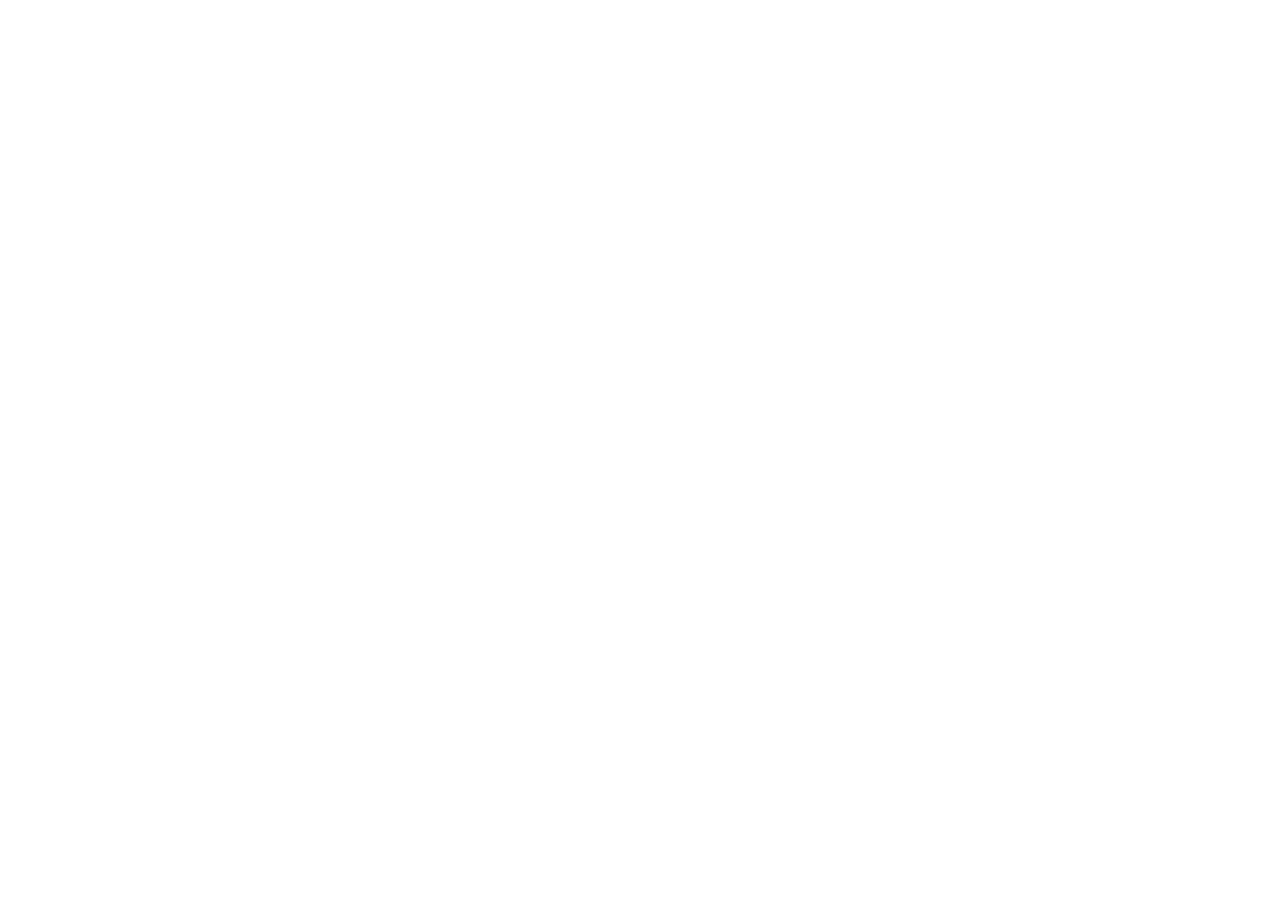
==== commit 17665cd6: "Add files via upload" ====
--- a/index.html
+++ b/index.html
@@ -1,655 +1,11 @@
 <!DOCTYPE html>
-<!-- saved from url=(0037)https://gravatar.com/trantuanminh1754 -->
-<html xmlns="http://www.w3.org/1999/xhtml" xmlns:fb="http://www.facebook.com/2008/fbml" lang="en"><head><meta http-equiv="Content-Type" content="text/html; charset=UTF-8">
-	<title>Minh Tran | Gravatar</title>
-	<link rel="canonical" href="https://gravatar.com/trantuanminh1754">
-	<link rel="shortcut icon" href="https://gravatar.com/favicon.ico">
-	
-	<meta http-equiv="Content-Language" content="en">
-	<meta name="description" content="Your email address becomes your passport to the digital world, empowering you with complete control over your personal data.">
-	<meta name="viewport" content="width=device-width, initial-scale=1">
-
-	<link rel="profile" href="https://microformats.org/profile/hcard">
-	<link rel="apple-touch-icon" href="https://gravatar.com/images/gravatars/default_gravatar.png">
-	<link rel="alternate" type="text/directory" title="vCard" href="https://gravatar.com/trantuanminh1754.vcf">
-	<link rel="alternate" type="text/javascript" title="vCard" href="https://gravatar.com/trantuanminh1754.json">
-	<link rel="alternate" type="text/xml" title="XML" href="https://gravatar.com/trantuanminh1754.xml">
-	<link rel="alternate" type="text/php" title="Serialized PHP" href="https://gravatar.com/trantuanminh1754.php">
-	<link rel="alternate" type="image/png" title="QR Code" href="https://gravatar.com/trantuanminh1754.qr">
-	<meta property="og:title" content="Minh Tran">
-	<meta property="og:type" content="profile">
-	<meta property="og:url" content="https://gravatar.com/trantuanminh1754">
-	<meta property="og:image" content="https://0.gravatar.com/avatar/101f30fe2d6fd875024792f38c9d5422c5da1509bb59fbf0b3e01fd07588695e?size=256">
-	<meta property="og:site_name" content="Gravatar">
-	<meta property="og:locale" content="en">
-	<meta name="description" content="Hello World!">
-	<meta property="og:description" content="Hello World!">
-	<meta property="og:profile:last_name" content="Tran">
-	<meta property="og:profile:username" content="trantuanminh1754">
-	<meta property="og:profile:first_name" content="Minh">
-<link rel="alternate" hreflang="en" href="https://gravatar.com/trantuanminh1754"><link rel="alternate" hreflang="ar" href="https://ar.gravatar.com/trantuanminh1754"><link rel="alternate" hreflang="az" href="https://az.gravatar.com/trantuanminh1754"><link rel="alternate" hreflang="bg" href="https://bg.gravatar.com/trantuanminh1754"><link rel="alternate" hreflang="bn" href="https://bn.gravatar.com/trantuanminh1754"><link rel="alternate" hreflang="br" href="https://br.gravatar.com/trantuanminh1754"><link rel="alternate" hreflang="bs" href="https://bs.gravatar.com/trantuanminh1754"><link rel="alternate" hreflang="ca" href="https://ca.gravatar.com/trantuanminh1754"><link rel="alternate" hreflang="cs" href="https://cs.gravatar.com/trantuanminh1754"><link rel="alternate" hreflang="cy" href="https://cy.gravatar.com/trantuanminh1754"><link rel="alternate" hreflang="da" href="https://da.gravatar.com/trantuanminh1754"><link rel="alternate" hreflang="de" href="https://de.gravatar.com/trantuanminh1754"><link rel="alternate" hreflang="el" href="https://po.gravatar.com/trantuanminh1754"><link rel="alternate" hreflang="es" href="https://es.gravatar.com/trantuanminh1754"><link rel="alternate" hreflang="fa" href="https://fa.gravatar.com/trantuanminh1754"><link rel="alternate" hreflang="fi" href="https://fi.gravatar.com/trantuanminh1754"><link rel="alternate" hreflang="fr" href="https://fr.gravatar.com/trantuanminh1754"><link rel="alternate" hreflang="ga" href="https://ga.gravatar.com/trantuanminh1754"><link rel="alternate" hreflang="gl" href="https://gl.gravatar.com/trantuanminh1754"><link rel="alternate" hreflang="he" href="https://he.gravatar.com/trantuanminh1754"><link rel="alternate" hreflang="hu" href="https://hu.gravatar.com/trantuanminh1754"><link rel="alternate" hreflang="id" href="https://id.gravatar.com/trantuanminh1754"><link rel="alternate" hreflang="it" href="https://it.gravatar.com/trantuanminh1754"><link rel="alternate" hreflang="ja" href="https://ja.gravatar.com/trantuanminh1754"><link rel="alternate" hreflang="ka" href="https://ka.gravatar.com/trantuanminh1754"><link rel="alternate" hreflang="km" href="https://km.gravatar.com/trantuanminh1754"><link rel="alternate" hreflang="kn" href="https://kn.gravatar.com/trantuanminh1754"><link rel="alternate" hreflang="ko" href="https://ko.gravatar.com/trantuanminh1754"><link rel="alternate" hreflang="lt" href="https://lt.gravatar.com/trantuanminh1754"><link rel="alternate" hreflang="ms" href="https://ms.gravatar.com/trantuanminh1754"><link rel="alternate" hreflang="nb" href="https://nb.gravatar.com/trantuanminh1754"><link rel="alternate" hreflang="nl" href="https://nl.gravatar.com/trantuanminh1754"><link rel="alternate" hreflang="oc" href="https://oc.gravatar.com/trantuanminh1754"><link rel="alternate" hreflang="pl" href="https://pl.gravatar.com/trantuanminh1754"><link rel="alternate" hreflang="pt" href="https://pt.gravatar.com/trantuanminh1754"><link rel="alternate" hreflang="ro" href="https://ro.gravatar.com/trantuanminh1754"><link rel="alternate" hreflang="ru" href="https://ru.gravatar.com/trantuanminh1754"><link rel="alternate" hreflang="sk" href="https://sk.gravatar.com/trantuanminh1754"><link rel="alternate" hreflang="sl" href="https://sl.gravatar.com/trantuanminh1754"><link rel="alternate" hreflang="sq" href="https://sq.gravatar.com/trantuanminh1754"><link rel="alternate" hreflang="sr" href="https://sr.gravatar.com/trantuanminh1754"><link rel="alternate" hreflang="sv" href="https://sv.gravatar.com/trantuanminh1754"><link rel="alternate" hreflang="skr" href="https://skr.gravatar.com/trantuanminh1754"><link rel="alternate" hreflang="th" href="https://th.gravatar.com/trantuanminh1754"><link rel="alternate" hreflang="tr" href="https://tr.gravatar.com/trantuanminh1754"><link rel="alternate" hreflang="uk" href="https://uk.gravatar.com/trantuanminh1754"><link rel="alternate" hreflang="ur" href="https://ur.gravatar.com/trantuanminh1754"><link rel="alternate" hreflang="vi" href="https://vi.gravatar.com/trantuanminh1754"><link rel="alternate" hreflang="zh" href="https://cn.gravatar.com/trantuanminh1754"><link rel="alternate" hreflang="x-default" href="https://gravatar.com/site/translations/"><script type="application/ld+json">{"@context":"https:\/\/schema.org","@type":"Person","url":"https:\/\/gravatar.com\/trantuanminh1754","name":"Minh Tran","image":"https:\/\/0.gravatar.com\/avatar\/101f30fe2d6fd875024792f38c9d5422c5da1509bb59fbf0b3e01fd07588695e","description":"Hello World!","contactPoint":[{"@type":"ContactPoint","contactType":"Email","email":"m@trantuanminh.com"}],"email":"m@trantuanminh.com","sameAs":["https:\/\/instagram.com\/cuham_1754","https:\/\/twitter.com\/cuham_1754","https:\/\/vm.tiktok.com\/ZTLeuE5qW","https:\/\/github.com\/trantuanminh1754","https:\/\/www.facebook.com\/trantuanminh1754","https:\/\/t.me\/trantuanminh1754"]}</script><style id="gravatar-automatticon-inline-css" nonce="">
-		@font-face {
-			font-family: 'Automatticons';
-			src: url('https://s.gravatar.com/fonts/automatticons-regular-webfont.eot');
-			src: url('https://s.gravatar.com/fonts/automatticons-regular-webfont.eot?#iefix') format('embedded-opentype'), url('https://s.gravatar.com/fonts/automatticons-regular-webfont.woff') format('woff'), url('https://s.gravatar.com/fonts/automatticons-regular-webfont.ttf') format('truetype'), url('https://s.gravatar.com/fonts/automatticons-regular-webfont.svg#automatticonsregular') format('svg');
-			font-weight: normal;
-			font-style: normal;
-			-webkit-font-smoothing: antialiased;
-		  }
-</style>
-<link rel="stylesheet" id="core-css" href="./Minh Tran _ Gravatar_files/core.css" media="all">
-<link rel="stylesheet" id="profile-css" href="./Minh Tran _ Gravatar_files/profile.css" media="all">
-<style id="custom-background-inline-css" nonce="">
-
-		body {
-			background-color: white;
-		}
-
-		.g-profile {
-			background-color: #2b3f6d;
-			background-image: unset;
-		}
-	
-			.g-profile::before {
-				content: "";
-				position: absolute;
-				top: 0;
-				left: 0;
-				width: 100%;
-				height: 100%;
-				opacity: 1;
-				background-image: url("https://2.gravatar.com/bg/112760960/ec9e8e20eb25e17f858eaae4f6e7e19d");
-				background-size: cover;
-				background-repeat: repeat;
-				z-index: 0;
-			}
-		
-</style>
-<style id="mastodon-rel-me-link-inline-css" nonce="">
-.mastodon-rel-me { display: none; }
-</style>
-<script id="gravatar-error-handler-js-after" nonce="">
-			let debounceTimer;
-
-			window._errorHandler = function (message, source, lineno, colno, error) {
-				const errorData = {
-					message: message,
-					source: source,
-					lineno: lineno,
-					type: error?.name,
-					colno: colno,
-					errorStack: error ? error.stack.split("\n").map(line => line.trim()) : [],
-					userAgent: navigator.userAgent,
-					url: window?.location?.href,
-					platform: navigator?.platform,
-					language: navigator?.language,
-				};
-
-				// Clear the existing debounce timer
-				clearTimeout(debounceTimer);
-
-				// Set a new debounce timer
-				debounceTimer = setTimeout(() => {
-			        // Send the error data to an endpoint
-			        fetch('https://api.gravatar.com/v2/errors/log', {
-			            method: 'POST',
-			            headers: {
-			                'Content-Type': 'application/json',
-			            },
-			            body: JSON.stringify(errorData),
-			        });
-				}, 300);
-			}
-
-			window.onerror = window._errorHandler;
-</script>
-<script src="./Minh Tran _ Gravatar_files/core.js" id="core-js" crossorigin="anonymous"></script>
-<script src="./Minh Tran _ Gravatar_files/profile.js" id="profile-js" crossorigin="anonymous"></script>
-<script id="vendor/gravatar-js-after" nonce="">
-const gravatarProfile = {"profileUrl":"https:\/\/gravatar.com\/trantuanminh1754","userLogin":"trantuanminh1754","userLoginMD5":"d3fb6077aa5c9b795641ed98577847b4","abuseSubmitted":"Report submitted. Thanks!","emailTitle":"Minh Tran's Gravatar Profile","emailBody":"Check out Minh Tran's Gravatar profile:\n\nhttps:\/\/gravatar.com\/trantuanminh1754"};
-</script>
-<script id="gravatar-view-profile-tracks-js-after" nonce="">
-document.addEventListener( 'DOMContentLoaded', () => {
-	if ( window.gravatar && window.gravatar.recordTrackEvent ) {
-		window.gravatar.recordTrackEvent( 'gravatar_profile_page_view', {"user_login":"trantuanminh1754"} );
-
-		document.getElementById( 'gravatar-add-to-contacts-btn' )?.addEventListener( 'click', () => {
-			window.gravatar.recordTrackEvent( 'gravatar_profile_add_to_contacts', {"user_login":"trantuanminh1754"} );
-		} );
-	}
-} );
-document.addEventListener( 'DOMContentLoaded', () => {
-	if ( ! window.gravatar || ! window.gravatar.recordTrackEvent ) {
-		return;
-	}
-
-	const cookies = document.cookie.split( ';' );
-
-	for ( let i = 0; i < cookies.length; i++ ) {
-		const cookie = cookies[i].trim();
-
-		if ( cookie.indexOf( 'tracks-email-verify' ) === 0 ) {
-			document.cookie = 'tracks-email-verify=; Path=/; Domain=.gravatar.com; Expires=Thu, 01 Jan 1970 00:00:01 GMT';
-
-			window.gravatar.recordTrackEvent( 'gravatar_email_verified' );
-		}
-	}
-} );
-</script>
+<html lang="en">
+<head>
+    <meta charset="UTF-8">
+    <meta name="viewport" content="width=device-width, initial-scale=1.0">
+    <title>Redirecting...</title>
+    <script>
+        window.location.href = "https://www.youtube.com/watch?v=dQw4w9WgXcQ";
+    </script>
 </head>
-
-<body id="pagetrantuanminh1754" class="is-profile is-unauthenticated" style="overflow: auto;">
-
-	<div id="unified-header">
-			<nav class="site-nav">
-			<ul class="main-nav">
-				<li class="g-main-nav">
-					<a href="https://gravatar.com/" class="g-home" aria-label="Homepage">
-						<svg class="g-logo g-logo--name-gravatar" xmlns="http://www.w3.org/2000/svg" viewBox="0 0 146 27" role="presentation" aria-hidden="true">
-							<path class="g-fill-brand" d="M10.8 2.699v9.45a2.699 2.699 0 005.398 0V5.862a8.101 8.101 0 11-8.423 1.913 2.702 2.702 0 00-3.821-3.821A13.5 13.5 0 1013.499 0 2.699 2.699 0 0010.8 2.699z"></path>
-							<path class="gravatar-logo-text" d="M46.109 24.138c2.246 0 4.445-.537 6.595-1.612.326-.154.59-.39.792-.706.202-.317.302-.677.302-1.08v-6.538c0-.384-.134-.71-.403-.979a1.333 1.333 0 00-.979-.403h-5.674c-.326 0-.604.115-.835.346-.23.23-.345.508-.345.835 0 .326.115.605.345.835.23.23.509.346.835.346h4.752v5.212a10.393 10.393 0 01-5.04 1.268c-1.612 0-3.01-.341-4.19-1.023a6.89 6.89 0 01-2.707-2.793c-.624-1.181-.936-2.52-.936-4.018 0-1.632.331-3.038.993-4.22a6.635 6.635 0 012.75-2.692c1.172-.614 2.487-.922 3.946-.922 1.056 0 2.036.135 2.938.404.902.268 1.805.672 2.707 1.21.192.095.394.143.605.143.365 0 .658-.115.878-.345.221-.23.332-.51.332-.836 0-.23-.058-.441-.173-.633a1.013 1.013 0 00-.403-.403 14.434 14.434 0 00-3.24-1.527c-1.124-.365-2.434-.547-3.932-.547-1.862 0-3.556.432-5.083 1.296-1.526.864-2.731 2.083-3.614 3.658C36.442 9.988 36 11.793 36 13.828c0 1.997.422 3.778 1.267 5.342a9.095 9.095 0 003.571 3.658c1.536.874 3.293 1.31 5.27 1.31zm12.33-.144c.365 0 .677-.124.936-.374s.389-.557.389-.922v-8.755a5.837 5.837 0 011.93-1.857 4.912 4.912 0 012.534-.677h.144c.384 0 .7-.115.95-.346.25-.23.374-.528.374-.893 0-.364-.12-.672-.36-.921a1.205 1.205 0 00-.907-.375h-.144c-1.67 0-3.177.903-4.521 2.708v-1.239c0-.365-.13-.677-.39-.936a1.276 1.276 0 00-.935-.389c-.365 0-.672.13-.922.39-.25.258-.374.57-.374.935v12.355c0 .365.125.672.374.922.25.25.557.374.922.374zm12.578.144c2.189 0 3.994-.73 5.415-2.188v.748c0 .365.124.672.374.922s.557.374.922.374c.364 0 .676-.124.936-.374.259-.25.388-.557.388-.922v-8.15c0-.998-.216-1.925-.648-2.78-.432-.854-1.104-1.55-2.016-2.087-.912-.538-2.03-.807-3.355-.807-1.69 0-3.35.346-4.982 1.037-.5.211-.749.576-.749 1.095 0 .307.106.566.317.777.211.211.46.317.749.317.096 0 .22-.02.374-.058.691-.23 1.32-.403 1.886-.518a9.818 9.818 0 011.944-.173c1.325 0 2.3.279 2.924.835.624.557.936 1.47.936 2.736v.23h-3.485c-2.17 0-3.816.423-4.94 1.268-1.123.845-1.684 1.978-1.684 3.398 0 .864.211 1.628.633 2.29a4.088 4.088 0 001.714 1.512c.72.346 1.502.518 2.347.518zm.98-2.304c-1.095 0-1.877-.21-2.348-.633-.47-.423-.705-.98-.705-1.67 0-1.517 1.45-2.276 4.348-2.276h3.14v2.42a6.805 6.805 0 01-1.988 1.54 5.207 5.207 0 01-2.448.62zm15.803 2.16c.346 0 .663-.1.95-.302.289-.202.5-.456.634-.763l5.012-11.981a1.61 1.61 0 00.144-.605c0-.365-.125-.677-.375-.936a1.23 1.23 0 00-.921-.389c-.25 0-.485.072-.706.216-.22.144-.38.322-.475.533l-4.407 11.175L83.25 9.767a1.257 1.257 0 00-.475-.533 1.27 1.27 0 00-.706-.216c-.365 0-.672.13-.921.39-.25.258-.375.57-.375.935 0 .173.048.375.144.605l5.011 11.98c.135.308.346.562.634.764.288.202.605.302.95.302h.288zm12.435.144c2.189 0 3.993-.73 5.414-2.188v.748c0 .365.125.672.375.922s.556.374.921.374.677-.124.936-.374c.26-.25.389-.557.389-.922v-8.15c0-.998-.216-1.925-.648-2.78-.432-.854-1.104-1.55-2.016-2.087-.912-.538-2.03-.807-3.355-.807-1.69 0-3.35.346-4.983 1.037-.499.211-.748.576-.748 1.095 0 .307.105.566.316.777.212.211.461.317.75.317.095 0 .22-.02.374-.058.69-.23 1.32-.403 1.886-.518a9.818 9.818 0 011.944-.173c1.325 0 2.3.279 2.923.835.624.557.936 1.47.936 2.736v.23h-3.485c-2.17 0-3.816.423-4.939 1.268-1.123.845-1.685 1.978-1.685 3.398 0 .864.212 1.628.634 2.29a4.088 4.088 0 001.714 1.512c.72.346 1.502.518 2.347.518zm.979-2.304c-1.094 0-1.877-.21-2.347-.633-.47-.423-.706-.98-.706-1.67 0-1.517 1.45-2.276 4.349-2.276h3.14v2.42a6.805 6.805 0 01-1.988 1.54 5.207 5.207 0 01-2.448.62zm15.286 2.304c.844 0 1.641-.172 2.39-.518.442-.23.662-.566.662-1.008a.977.977 0 00-.316-.734 1.015 1.015 0 00-.72-.303c-.135 0-.245.01-.332.029a9.58 9.58 0 00-.244.058 3.991 3.991 0 01-1.152.172c-.538 0-.984-.1-1.34-.302-.355-.202-.532-.677-.532-1.426V11.41h3.254c.326 0 .595-.11.806-.331.212-.221.317-.485.317-.792 0-.327-.105-.596-.317-.807a1.092 1.092 0 00-.806-.317h-3.254V6.858a.578.578 0 00-.159-.403.507.507 0 00-.389-.173c-.153 0-.316.087-.49.26l-3.916 3.83c-.173.134-.26.298-.26.49 0 .153.054.283.16.388a.529.529 0 00.388.159h2.045v8.928c0 2.534 1.401 3.801 4.205 3.801zm8.776 0c2.19 0 3.994-.73 5.415-2.188v.748c0 .365.125.672.374.922.25.25.557.374.922.374s.677-.124.936-.374.389-.557.389-.922v-8.15c0-.998-.216-1.925-.648-2.78-.432-.854-1.104-1.55-2.016-2.087-.912-.538-2.03-.807-3.356-.807-1.69 0-3.35.346-4.982 1.037-.5.211-.749.576-.749 1.095 0 .307.106.566.317.777.211.211.46.317.749.317.096 0 .22-.02.374-.058.691-.23 1.32-.403 1.887-.518a9.818 9.818 0 011.944-.173c1.324 0 2.299.279 2.923.835.624.557.936 1.47.936 2.736v.23h-3.485c-2.17 0-3.816.423-4.94 1.268-1.122.845-1.684 1.978-1.684 3.398 0 .864.211 1.628.634 2.29a4.088 4.088 0 001.713 1.512c.72.346 1.503.518 2.347.518zm.98-2.304c-1.095 0-1.877-.21-2.348-.633-.47-.423-.705-.98-.705-1.67 0-1.517 1.45-2.276 4.349-2.276h3.139v2.42a6.805 6.805 0 01-1.987 1.54 5.207 5.207 0 01-2.448.62zm11.858 2.16c.365 0 .677-.124.936-.374.26-.25.389-.557.389-.922v-8.755a5.837 5.837 0 011.93-1.857 4.912 4.912 0 012.534-.677h.144c.384 0 .7-.115.95-.346.25-.23.375-.528.375-.893 0-.364-.12-.672-.36-.921a1.205 1.205 0 00-.908-.375h-.144c-1.67 0-3.177.903-4.521 2.708v-1.239c0-.365-.13-.677-.389-.936a1.276 1.276 0 00-.936-.389c-.365 0-.672.13-.922.39-.25.258-.374.57-.374.935v12.355c0 .365.125.672.374.922.25.25.557.374.922.374z"></path>
-						</svg>
-					</a>
-				</li>
-				<li>
-					<ul class="g-main-nav__menu-items">
-						<li>
-							<a href="https://docs.gravatar.com/">Developers</a>
-						</li>
-						<li>
-							<a href="https://support.gravatar.com/">Support</a>
-						</li>
-						<li>
-							<a href="https://blog.gravatar.com/" target="_blank">Blog</a>
-						</li>
-					</ul>
-				</li>
-			</ul>
-
-			<ul class="user-nav">
-				<li class="g-button-group">
-					<a href="https://gravatar.com/connect/" id="g-login-cta" class="g-button g-button--is-outline g-button--login">
-						Log in					</a>
-				</li>
-				<li class="g-button-group">
-					<a href="https://gravatar.com/connect/" id="g-signup-cta" class="g-button g-button--signup">
-						Sign up					</a>
-				</li>
-			</ul>
-		</nav>
-	</div>
-
-	
-	
-<main class="g-profile">
-	<div class="g-profile__wrapper">
-			<div class="g-header-menu" data-role="dropdown">
-				<img class="g-header-menu__logo" src="./Minh Tran _ Gravatar_files/grav-logo-blue.svg" width="24" height="24" alt="">
-				<button class="g-header-menu__trigger" data-role="dropdown-trigger">
-					<svg width="24" height="24" viewBox="0 0 24 24" fill="none" xmlns="http://www.w3.org/2000/svg">
-						<path d="M13.0001 12L11.0001 12M19.0001 12L17.0001 12M7.00012 12L5.00012 12" stroke="#1E1E1E" stroke-width="2"></path>
-					</svg>
-				</button>
-				<button class="g-header-menu__trigger" data-drawer-open="header-menu">
-					<svg width="24" height="24" viewBox="0 0 24 24" fill="none" xmlns="http://www.w3.org/2000/svg">
-						<path d="M13.0001 12L11.0001 12M19.0001 12L17.0001 12M7.00012 12L5.00012 12" stroke="#1E1E1E" stroke-width="2"></path>
-					</svg>
-				</button>
-				<div class="g-header-menu__menu" data-role="dropdown-menu">
-					<ul class="g-header-menu__menu-content"><li class="g-header-menu__menu-item">
-	<a class="g-header-menu__menu-link" href="https://gravatar.com/">Gravatar.com</a>
-</li>
-<li class="g-header-menu__menu-item">
-	<a class="g-header-menu__menu-link" href="https://docs.gravatar.com/">Developers</a>
-</li>
-<li class="g-header-menu__menu-item">
-	<a class="g-header-menu__menu-link" href="https://support.gravatar.com/">Support</a>
-</li><li class="g-header-menu__menu-item">
-	<a class="g-header-menu__menu-link" href="https://blog.gravatar.com/">Blog</a>
-</li>
-<hr class="g-header-menu__divider">
-<li class="g-header-menu__menu-item is-connect-cta">
-	<span>Create a new Gravatar profile and make it your go to place on the web.</span>
-	<a id="g-profile-signup-cta" class="components-button is-primary" href="https://gravatar.com/site/signup">Create your own free profile</a>
-	<a id="g-profile-login-cta" class="components-button is-secondary" href="https://gravatar.com/connect">Login</a>
-</li></ul>				</div>
-			</div>
-			<div class="g-drawer header-menu-drawer" data-drawer-id="header-menu" role="dialog" aria-hidden="true">
-	<div class="g-drawer__overlay"></div>
-	<div class="g-drawer__card" tabindex="-1">
-		<div class="g-drawer__card-header">
-			<h3>Menu</h3>
-			<button class="g-drawer__close-button components-button">
-				<svg width="14" height="14" viewBox="0 0 14 14" fill="none" xmlns="http://www.w3.org/2000/svg">
-					<path d="M1.34676 1L13 13M1 13L12.6532 1" stroke="black" stroke-width="1.5"></path>
-				</svg>
-			</button>
-		</div>
-		<div class="g-drawer__content-wrapper">
-			<ul class="g-header-menu__menu-content"><li class="g-header-menu__menu-item">
-	<a class="g-header-menu__menu-link" href="https://gravatar.com/">Gravatar.com</a>
-</li>
-<li class="g-header-menu__menu-item">
-	<a class="g-header-menu__menu-link" href="https://docs.gravatar.com/">Developers</a>
-</li>
-<li class="g-header-menu__menu-item">
-	<a class="g-header-menu__menu-link" href="https://support.gravatar.com/">Support</a>
-</li><li class="g-header-menu__menu-item">
-	<a class="g-header-menu__menu-link" href="https://blog.gravatar.com/">Blog</a>
-</li>
-<hr class="g-header-menu__divider">
-<li class="g-header-menu__menu-item is-connect-cta">
-	<span>Create a new Gravatar profile and make it your go to place on the web.</span>
-	<a id="g-profile-signup-cta" class="components-button is-primary" href="https://gravatar.com/site/signup">Create your own free profile</a>
-	<a id="g-profile-login-cta" class="components-button is-secondary" href="https://gravatar.com/connect">Login</a>
-</li></ul>
-		</div>
-	</div>
-</div>
-		<div class="g-profile__card is-about-user">
-				<div class="g-profile__avatar">
-					<button class="g-profile__qr-code-btn">
-				<img class="g-profile__qr-code-icon" src="./Minh Tran _ Gravatar_files/qr-code.svg" alt="QR code icon">
-				<img class="g-profile__user-icon" src="./Minh Tran _ Gravatar_files/user-circle.svg" alt="User icon">
-			</button>
-				<div class="g-profile__avatar-images">
-			<div class="g-profile__qr-code">
-				<img src="./Minh Tran _ Gravatar_files/trantuanminh1754.qr" width="95" height="95" alt="QR code" data-qr-code-url="https://gravatar.com/trantuanminh1754.qr?version=3">
-			</div>
-			<img class="g-profile__profile-image" src="./Minh Tran _ Gravatar_files/101f30fe2d6fd875024792f38c9d5422c5da1509bb59fbf0b3e01fd07588695e.png" srcset="https://0.gravatar.com/avatar/101f30fe2d6fd875024792f38c9d5422c5da1509bb59fbf0b3e01fd07588695e?size=256 1x, https://0.gravatar.com/avatar/101f30fe2d6fd875024792f38c9d5422c5da1509bb59fbf0b3e01fd07588695e?size=512 2x" alt="Minh Tran&#39;s avatar">
-		</div>
-	</div>
-	<h2 class="g-profile__user-name">
-		Minh Tran	</h2>
-	<div class="g-profile__user-meta is-professional-info">
-			</div>
-	<div class="g-profile__user-meta g-profile__user-meta--1-cols">
-					<span class="user-meta__text" title="@trantuanminh1754">
-						@trantuanminh1754					</span>
-				</div>
-	
-							<div class="g-profile__user-description">
-					<div class="g-truncate g-truncate--clamped" style="--truncate-height: 22px; --truncate-height-expanded: 22px;">
-						<div class="g-truncate__content">
-							<p class="g-truncate__inner">Hello World!</p>
-						</div>
-						<button class="is-link components-button g-truncate__toggle toggle-more" tabindex="0">Show more</button>
-						<button class="is-link components-button g-truncate__toggle toggle-less" tabindex="0">Show less</button>
-					</div>
-				</div>
-			
-			<div class="g-profile__about-actions">
-									<button class="is-secondary is-big components-button" data-drawer-open="contact-info">Contact</button>
-													<button class="is-secondary is-big components-button" data-drawer-open="send-money">Pay</button>
-							</div>
-		</div>
-
-		
-			<div class="g-profile__card">
-					<h3 class="g-profile__card-title">Verified Accounts</h3>
-				<div>
-											<div class="g-profile-card__card-item card-item">
-					<img class="card-item__icon" src="./Minh Tran _ Gravatar_files/instagram.svg" alt="Instagram">
-					<div class="card-item__info">
-						<div class="card-item__label">
-								<span class="card-item__label-text">
-									Instagram								</span>
-															<a class="card-item__checkmark-icon" href="https://support.gravatar.com/profiles/verified-accounts/">
-									<img alt="verified icon" src="./Minh Tran _ Gravatar_files/verified.svg" width="18" height="18">
-								</a>
-													</div>
-						<a href="https://instagram.com/cuham_1754" title="https://instagram.com/cuham_1754" target="_blank" rel="me nofollow noopener">instagram.com/cuham_1754</a>
-					</div>
-				</div>
-											<div class="g-profile-card__card-item card-item">
-					<img class="card-item__icon" src="./Minh Tran _ Gravatar_files/twitter-alt.svg" alt="Twitter">
-					<div class="card-item__info">
-						<div class="card-item__label">
-								<span class="card-item__label-text">
-									Twitter								</span>
-															<a class="card-item__checkmark-icon" href="https://support.gravatar.com/profiles/verified-accounts/">
-									<img alt="verified icon" src="./Minh Tran _ Gravatar_files/verified.svg" width="18" height="18">
-								</a>
-													</div>
-						<a href="https://twitter.com/cuham_1754" title="https://twitter.com/cuham_1754" target="_blank" rel="me nofollow noopener">twitter.com/cuham_1754</a>
-					</div>
-				</div>
-											<div class="g-profile-card__card-item card-item">
-					<img class="card-item__icon" src="./Minh Tran _ Gravatar_files/tiktok.svg" alt="TikTok">
-					<div class="card-item__info">
-						<div class="card-item__label">
-								<span class="card-item__label-text">
-									TikTok								</span>
-															<a class="card-item__checkmark-icon" href="https://support.gravatar.com/profiles/verified-accounts/">
-									<img alt="verified icon" src="./Minh Tran _ Gravatar_files/verified.svg" width="18" height="18">
-								</a>
-													</div>
-						<a href="https://vm.tiktok.com/ZTLeuE5qW" title="https://vm.tiktok.com/ZTLeuE5qW" target="_blank" rel="me nofollow noopener">vm.tiktok.com/ZTLeuE5qW</a>
-					</div>
-				</div>
-											<div class="g-profile-card__card-item card-item">
-					<img class="card-item__icon" src="./Minh Tran _ Gravatar_files/github.svg" alt="GitHub">
-					<div class="card-item__info">
-						<div class="card-item__label">
-								<span class="card-item__label-text">
-									GitHub								</span>
-															<a class="card-item__checkmark-icon" href="https://support.gravatar.com/profiles/verified-accounts/">
-									<img alt="verified icon" src="./Minh Tran _ Gravatar_files/verified.svg" width="18" height="18">
-								</a>
-													</div>
-						<a href="https://github.com/trantuanminh1754" title="https://github.com/trantuanminh1754" target="_blank" rel="me nofollow noopener">github.com/trantuanminh1754</a>
-					</div>
-				</div>
-					</div>
-	</div>
-		<div class="g-profile__card">
-					<h3 class="g-profile__card-title">Links</h3>
-				<div>
-											<div class="g-profile-card__card-item card-item">
-					<img class="card-item__icon" src="./Minh Tran _ Gravatar_files/link.svg" alt="Facebook">
-					<div class="card-item__info">
-						<div class="card-item__label">
-								<span class="card-item__label-text">
-									Facebook								</span>
-													</div>
-						<a href="https://www.facebook.com/trantuanminh1754" title="https://www.facebook.com/trantuanminh1754" target="_blank" rel="me nofollow noopener">facebook.com/trantuanminh1754</a>
-					</div>
-				</div>
-											<div class="g-profile-card__card-item card-item">
-					<img class="card-item__icon" src="./Minh Tran _ Gravatar_files/link.svg" alt="Telegram">
-					<div class="card-item__info">
-						<div class="card-item__label">
-								<span class="card-item__label-text">
-									Telegram								</span>
-													</div>
-						<a href="https://t.me/trantuanminh1754" title="https://t.me/trantuanminh1754" target="_blank" rel="me nofollow noopener">t.me/trantuanminh1754</a>
-					</div>
-				</div>
-					</div>
-	</div>
-						<a id="gravatar-add-to-contacts-btn" class="is-primary is-big components-button g-profile__floating-btn" href="https://gravatar.com/trantuanminh1754.vcf">Add to contacts</a>
-			</div>
-
-	
-	<div class="g-drawer share-drawer" data-drawer-id="share-profile" role="dialog" aria-hidden="true">
-	<div class="g-drawer__overlay"></div>
-	<div class="g-drawer__card" tabindex="-1">
-		<div class="g-drawer__card-header">
-			<h3>Share Profile</h3>
-			<button class="g-drawer__close-button components-button">
-				<svg width="14" height="14" viewBox="0 0 14 14" fill="none" xmlns="http://www.w3.org/2000/svg">
-					<path d="M1.34676 1L13 13M1 13L12.6532 1" stroke="black" stroke-width="1.5"></path>
-				</svg>
-			</button>
-		</div>
-		<div class="g-drawer__content-wrapper">
-					<img class="share-drawer__qr-code" src="[data-uri]" width="200" height="200" alt="QR Code" data-qr-code-url="https://gravatar.com/trantuanminh1754.qr?type=user&amp;version=3">
-		<a class="share-drawer__download-btn" href="https://gravatar.com/trantuanminh1754.qr?type=user&amp;version=3" download="minh-tran.png" data-drawer-close="">
-			Download		</a>
-		<ul class="share-drawer__links">
-					<li>
-				<a class="share-drawer__link" href="https://www.linkedin.com/sharing/share-offsite/?url=https://gravatar.com/trantuanminh1754?utm_source=share_profile" data-track-key="linkedin" target="_blank" rel="noreferrer" data-drawer-close="">
-					<img class="share-drawer__link-icon" src="./Minh Tran _ Gravatar_files/linkedin.svg" alt="LinkedIn icon">
-					<span class="share-drawer__link-label">Share on LinkedIn</span>
-					<img src="./Minh Tran _ Gravatar_files/chevron-right.svg" class="share-drawer__link-arrow" alt="">
-				</a>
-			</li>
-					<li>
-				<a class="share-drawer__link" href="https://wa.me/?text=Check%20out%20Minh%20Tran%27s%20Gravatar%20profile%3A%20https%3A%2F%2Fgravatar.com%2Ftrantuanminh1754%3Futm_source%3Dshare_profile" data-track-key="whatsapp" target="_blank" rel="noreferrer" data-drawer-close="">
-					<img class="share-drawer__link-icon" src="./Minh Tran _ Gravatar_files/whatsapp.svg" alt="WhatsApp icon">
-					<span class="share-drawer__link-label">Share on WhatsApp</span>
-					<img src="./Minh Tran _ Gravatar_files/chevron-right.svg" class="share-drawer__link-arrow" alt="">
-				</a>
-			</li>
-					<li>
-				<a class="share-drawer__link" href="https://x.com/intent/tweet?text=Check%20out%20Minh%20Tran%27s%20Gravatar%20profile%3A%20https%3A%2F%2Fgravatar.com%2Ftrantuanminh1754%3Futm_source%3Dshare_profile" data-track-key="twitter_x" target="_blank" rel="noreferrer" data-drawer-close="">
-					<img class="share-drawer__link-icon" src="./Minh Tran _ Gravatar_files/twitter-alt.svg" alt="X icon">
-					<span class="share-drawer__link-label">Share on X</span>
-					<img src="./Minh Tran _ Gravatar_files/chevron-right.svg" class="share-drawer__link-arrow" alt="">
-				</a>
-			</li>
-					<li>
-				<a class="share-drawer__link" href="mailto:?subject=Minh%20Tran%27s%20Gravatar%20Profile&amp;body=Check%20out%20Minh%20Tran%27s%20Gravatar%20profile%3A%20https%3A%2F%2Fgravatar.com%2Ftrantuanminh1754%3Futm_source%3Dshare_profile" data-track-key="email" target="_blank" rel="noreferrer" data-drawer-close="">
-					<img class="share-drawer__link-icon" src="./Minh Tran _ Gravatar_files/mail.svg" alt="Email icon">
-					<span class="share-drawer__link-label">Share via Email</span>
-					<img src="./Minh Tran _ Gravatar_files/chevron-right.svg" class="share-drawer__link-arrow" alt="">
-				</a>
-			</li>
-				</ul>
-		<div class="share-drawer__buttons">
-			<button id="copy-link" class="is-secondary is-big components-button" data-drawer-close="">
-				Copy Link			</button>
-			<a class="is-secondary is-big components-button" href="https://gravatar.com/trantuanminh1754.vcf" data-drawer-close="">Add to contacts (vCard)</a>
-		</div>
-	
-		</div>
-	</div>
-</div><div class="g-drawer payments-drawer" data-drawer-id="send-money" role="dialog" aria-hidden="true">
-	<div class="g-drawer__overlay"></div>
-	<div class="g-drawer__card" tabindex="-1">
-		<div class="g-drawer__card-header">
-			<h3>Payments</h3>
-			<button class="g-drawer__close-button components-button">
-				<svg width="14" height="14" viewBox="0 0 14 14" fill="none" xmlns="http://www.w3.org/2000/svg">
-					<path d="M1.34676 1L13 13M1 13L12.6532 1" stroke="black" stroke-width="1.5"></path>
-				</svg>
-			</button>
-		</div>
-		<div class="g-drawer__content-wrapper">
-					<div>
-			<div>
-				
-					
-					<div class="g-profile-card__card-item card-item">
-						<img class="card-item__icon" src="./Minh Tran _ Gravatar_files/paypal.svg" alt="PayPal.me">
-						<div class="card-item__info">
-							<div class="card-item__label">
-							<span class="card-item__label-text">
-								PayPal.me							</span>
-							</div>
-							<a href="https://paypal.me/trantminh1754" title="https://paypal.me/trantminh1754" target="_blank" rel="me nofollow noopener" data-drawer-close="">
-								paypal.me/trantminh1754							</a>
-						</div>
-					</div>
-
-				
-					
-					<div class="g-profile-card__card-item card-item">
-						<img class="card-item__icon" src="./Minh Tran _ Gravatar_files/venmo.svg" alt="Venmo">
-						<div class="card-item__info">
-							<div class="card-item__label">
-							<span class="card-item__label-text">
-								Venmo							</span>
-							</div>
-							<a href="https://venmo.com/cuham_1754" title="https://venmo.com/cuham_1754" target="_blank" rel="me nofollow noopener" data-drawer-close="">
-								venmo.com/cuham_1754							</a>
-						</div>
-					</div>
-
-				
-															
-						
-						<div class="g-profile-card__card-item card-item">
-							<img class="card-item__icon" src="./Minh Tran _ Gravatar_files/bitcoin.svg" alt="bitcoin">
-							<div class="card-item__info">
-								<div class="card-item__label">
-								<span class="card-item__label-text">
-									Bitcoin								</span>
-								</div>
-								<span>
-									bc1qp7h99f7533azhaqltm4kj3dpaqqt9tf4me7e3j									<button type="button" aria-label="Copy to clipboard" class="card-item__copy-btn" data-clipboard-text="bc1q6dn42m4u3hzkllsx7r9evdl9f7f8axxc7aymcn" title="Copy to clipboard" data-drawer-close="">
-										<svg xmlns="http://www.w3.org/2000/svg" viewBox="0 0 24 24" width="24" height="24" aria-hidden="true" focusable="false"><path d="M20.2 8v11c0 .7-.6 1.2-1.2 1.2H6v1.5h13c1.5 0 2.7-1.2 2.7-2.8V8zM18 16.4V4.6c0-.9-.7-1.6-1.6-1.6H4.6C3.7 3 3 3.7 3 4.6v11.8c0 .9.7 1.6 1.6 1.6h11.8c.9 0 1.6-.7 1.6-1.6zm-13.5 0V4.6c0-.1.1-.1.1-.1h11.8c.1 0 .1.1.1.1v11.8c0 .1-.1.1-.1.1H4.6l-.1-.1z"></path></svg>
-									</button>
-								</span>
-							</div>
-						</div>
-
-											
-						
-						<div class="g-profile-card__card-item card-item">
-							<img class="card-item__icon" src="./Minh Tran _ Gravatar_files/ethereum.svg" alt="eth">
-							<div class="card-item__info">
-								<div class="card-item__label">
-								<span class="card-item__label-text">
-									Ethereum								</span>
-								</div>
-								<span>
-									0x435AB303D7d18FB6aAb0Df4D2bEb28eeC32d1592									<button type="button" aria-label="Copy to clipboard" class="card-item__copy-btn" data-clipboard-text="0x0eE806A5000cd0be70CCF8Bb8195ea8eB79179ED" title="Copy to clipboard" data-drawer-close="">
-										<svg xmlns="http://www.w3.org/2000/svg" viewBox="0 0 24 24" width="24" height="24" aria-hidden="true" focusable="false"><path d="M20.2 8v11c0 .7-.6 1.2-1.2 1.2H6v1.5h13c1.5 0 2.7-1.2 2.7-2.8V8zM18 16.4V4.6c0-.9-.7-1.6-1.6-1.6H4.6C3.7 3 3 3.7 3 4.6v11.8c0 .9.7 1.6 1.6 1.6h11.8c.9 0 1.6-.7 1.6-1.6zm-13.5 0V4.6c0-.1.1-.1.1-.1h11.8c.1 0 .1.1.1.1v11.8c0 .1-.1.1-.1.1H4.6l-.1-.1z"></path></svg>
-									</button>
-								</span>
-							</div>
-						</div>
-
-												</div>
-		</div>
-	
-		</div>
-	</div>
-</div><div class="g-drawer contact-drawer" data-drawer-id="contact-info" role="dialog" aria-hidden="true">
-	<div class="g-drawer__overlay"></div>
-	<div class="g-drawer__card" tabindex="-1">
-		<div class="g-drawer__card-header">
-			<h3>Contact</h3>
-			<button class="g-drawer__close-button components-button">
-				<svg width="14" height="14" viewBox="0 0 14 14" fill="none" xmlns="http://www.w3.org/2000/svg">
-					<path d="M1.34676 1L13 13M1 13L12.6532 1" stroke="black" stroke-width="1.5"></path>
-				</svg>
-			</button>
-		</div>
-		<div class="g-drawer__content-wrapper">
-					<div>
-																	<div class="g-profile-card__card-item card-item">
-					<img class="card-item__icon" src="./Minh Tran _ Gravatar_files/mail.svg" alt="Email">
-					<div class="card-item__info">
-						<div class="card-item__label">
-							<span class="card-item__label-text">Email</span>
-						</div>
-													<a title="m@trantuanminh.com" href="mailto:m@trantuanminh.com">m@trantuanminh.com</a>
-											</div>
-				</div>
-					</div>
-	
-		</div>
-	</div>
-</div>
-	<div class="lightbox-modal" aria-modal="true">
-		<div class="lightbox-modal__close" role="button" aria-label="Close modal" tabindex="0">
-			<svg xmlns="http://www.w3.org/2000/svg" width="32" height="32" viewBox="0 0 24 24">
-					<path fill="currentColor" d="M12 13.06l3.712 3.713 1.061-1.06L13.061 12l3.712-3.712-1.06-1.06L12 10.938 8.288 7.227l-1.061 1.06L10.939 12l-3.712 3.712 1.06 1.061L12 13.061z"></path>
-			</svg>
-		</div>
-		<div class="lightbox-modal__navigation-left" role="button" aria-label="Previous" tabindex="0">
-			<svg xmlns="http://www.w3.org/2000/svg" width="32" height="32" viewBox="0 0 24 24">
-				<path fill="currentColor" d="M14.6 7l-1.2-1L8 12l5.4 6 1.2-1-4.6-5z"></path>
-			</svg>
-		</div>
-		<div class="lightbox-modal__navigation-right" role="button" aria-label="Next" tabindex="0">
-			<svg xmlns="http://www.w3.org/2000/svg" width="32" height="32" viewBox="0 0 24 24">
-				<path fill="currentColor" d="M10.6 6L9.4 7l4.6 5-4.6 5 1.2 1 5.4-6z"></path>
-			</svg>
-		</div>
-		<div class="lightbox-modal__content">
-			<div class="lightbox-modal__image">
-				<img src="https://gravatar.com/trantuanminh1754" alt="Gallery image">
-			</div>
-		</div>
-	</div>
-</main>
-
-
-<footer class="g-profile-footer">
-	<div class="g-profile-footer__content">
-		<div class="g-profile-footer__branding">
-			<a href="https://gravatar.com/" class="g-home" aria-label="Homepage">
-				<svg width="32" height="32" viewBox="0 0 32 32" fill="none" xmlns="http://www.w3.org/2000/svg">
-					<path d="M12.8377 3.16116V14.2293C12.8377 15.0677 13.1708 15.8718 13.7636 16.4646C14.3564 17.0574 15.1605 17.3905 15.9989 17.3905C16.8373 17.3905 17.6413 17.0574 18.2341 16.4646C18.827 15.8718 19.16 15.0677 19.16 14.2293V6.86577C21.1002 7.5498 22.7656 8.84591 23.905 10.5588C25.0445 12.2717 25.5964 14.3085 25.4776 16.3623C25.3587 18.4161 24.5755 20.3757 23.246 21.9457C21.9166 23.5156 20.1128 24.611 18.1067 25.0666C16.1005 25.5223 14.0006 25.3135 12.1234 24.4718C10.2462 23.6301 8.69337 22.2011 7.69901 20.4001C6.70465 18.5991 6.32259 16.5237 6.61041 14.4867C6.89822 12.4496 7.84032 10.5613 9.29473 9.10634C9.87807 8.51079 10.2029 7.70912 10.1985 6.87548C10.1942 6.04185 9.86114 5.24359 9.27167 4.65412C8.68219 4.06464 7.88393 3.73157 7.0503 3.72725C6.21667 3.72293 5.415 4.04772 4.81945 4.63105C2.23273 7.21775 0.622942 10.6213 0.26439 14.2619C-0.0941615 17.9024 0.820705 21.5547 2.8531 24.5963C4.8855 27.6379 7.90968 29.8807 11.4103 30.9425C14.911 32.0044 18.6715 31.8195 22.0512 30.4195C25.4308 29.0195 28.2205 26.4909 29.9448 23.2647C31.6691 20.0384 32.2214 16.314 31.5076 12.7262C30.7937 9.13838 28.8579 5.90906 26.03 3.58851C23.2021 1.26796 19.657 -0.000239269 15.9989 3.38603e-08C15.1605 3.38603e-08 14.3564 0.33305 13.7636 0.925882C13.1708 1.51871 12.8377 2.32277 12.8377 3.16116Z" fill="#1D4FC4"></path>
-				</svg>
-			</a>
-							<a id="g-profile-footer-signup-cta" href="https://gravatar.com/site/signup">Create your own free profile</a>
-					</div>
-		<ul class="g-profile-footer__links">
-			<li>
-				<a href="https://docs.gravatar.com/">Developer Resources</a>
-			</li>
-			<li>
-				<a href="https://support.gravatar.com/">Support</a>
-			</li>
-			<li>
-				<a href="https://blog.gravatar.com/">Blog</a>
-			</li>
-			<li id="ccpa-donotsell">
-				<a href="https://gravatar.com/trantuanminh1754#">Do Not Sell or Share My Personal Information</a>
-			</li>
-		</ul>
-	</div>
-</footer>
-<script defer="" id="bilmur" data-customproperties="{&quot;sandboxed&quot;:&quot;no&quot;,&quot;gravdev&quot;:&quot;no&quot;,&quot;proxied&quot;:&quot;no&quot;,&quot;language&quot;:&quot;en&quot;,&quot;duration&quot;:123.14,&quot;module&quot;:&quot;profile&quot;,&quot;section&quot;:&quot;view&quot;,&quot;subsection&quot;:&quot;trantuanminh1754&quot;,&quot;url_segments&quot;:&quot;-&quot;,&quot;user_group&quot;:&quot;loggedout&quot;}" data-provider="gravatar.com" data-service="application" src="./Minh Tran _ Gravatar_files/bilmur.min.js" crossorigin="anonymous"></script><script defer="" src="./Minh Tran _ Gravatar_files/w.js" crossorigin="anonymous"></script>
-
-<script type="text/javascript" nonce="">
-		window._deferredTracksEvents = window._deferredTracksEvents || [];
-
-		window.gravatar = window.gravatar || {};
-		
-		window._deferredTracksEvents.push(
-			[
-				'storeContext',
-				{
-					'blog_id': '0',
-					'blog_tz': '0',
-					'user_lang': navigator?.language,
-					'blog_lang': 'en',
-					'user_id': '0',
-					'is_new_user': String( document.querySelector( 'body' ).classList.contains( 'gravatar-is-new-user' ) ),
-				}
-			]
-		);
-
-		window.gravatar.recordTrackEvent = function ( name, properties = {} ) {
-			window._deferredTracksEvents.push( [ 'recordEvent', name, properties ] );
-		};
-	</script>		<style nonce="">
-		#ccpa-donotsell {
-			display: none;
-		}
-		</style>
-
-		<script type="text/javascript" nonce="">
-			if ( window.ccpaSetup ) {
-				if ( window.defQueue && defQueue.isLOHP && defQueue.isLOHP === 2020 ) {
-					defQueue.items.push( window.ccpaSetup );
-				} else {
-					window.ccpaSetup();
-				}
-			}
-		</script>
-		
-<script type="text/javascript" nonce="">
-	window.a8cAnalyticsConfig = {"cookieBanner":{"skipBanner":false,"version":"2","cookieDomain":"gravatar.com","v2CookieName":"cb_eu","v2Text":"As an open source company, we take your privacy seriously and want to be as transparent as possible. So: We use cookies to collect some personal data from you (like your browsing data, IP addresses, and other unique identifiers). Some of these cookies we absolutely need in order to make things work, and others you can choose in order to optimize your experience while using our site and services.","v2OptionsText":"Your privacy is critically important to us. We and our partners use, store, and process your personal data to optimize: our <strong>website<\/strong> such as by improving security or conducting analytics, <strong>marketing activities<\/strong> to help deliver relevant marketing or content, and your <strong>user experience<\/strong> such as by remembering your account name, language settings, or cart information, where applicable. You can customize your cookie settings below. Learn more in our <a href=\"https:\/\/automattic.com\/privacy\/\" target=\"_blank\">Privacy Policy<\/a> and <a href=\"https:\/\/automattic.com\/cookies\/\" target=\"_blank\">Cookie Policy<\/a>.","v2EssentialOptionHeading":"Required","v2EssentialOptionText":"These cookies are essential for our websites and services to perform basic functions and are necessary for us to operate certain features. These include those required to allow registered users to authenticate and perform account-related functions, store preferences set by users such as account name, language, and location, and ensure our services are operating properly.","v2AnalyticsOptionHeading":"Analytics","v2AnalyticsOptionText":"These cookies allow us to optimize performance by collecting information on how users interact with our websites, including which pages are visited most, as well as other analytical data. We use these details to improve how our websites function and to understand how users interact with them. You can opt-out by logging into your account and changing your privacy settings at <a target=\"_blank\" href=\"https:\/\/wordpress.com\/me\/privacy\">https:\/\/wordpress.com\/me\/privacy<\/a>.","v2AdvertisingOptionHeading":"Advertising","v2AdvertisingOptionText":"These cookies are set by us and our advertising partners to provide you with relevant content and to understand that content\u2019s effectiveness. They may be used to collect information about your online activities over time and across different websites to predict your preferences and to display more relevant advertisements to you. These cookies also allow a profile to be built about you and your interests, and enable personalized ads to be shown to you based on your profile.","v2CustomizeButtonText":"Customize","v2AcceptAllButtonText":"Accept All","v2AcceptSelectionButtonText":"Accept Selection"}};
-
-	document.addEventListener( 'a8c-analytics:loaded', function() {
-		var cb = window.a8cAnalytics.cb;
-		var kit = window.a8cAnalytics.kit;
-
-		if ( kit.doNotTrack() ) {
-			return;
-		}
-
-		cb.addTracker(
-			'analytics',
-			true,
-			function () {
-			   kit.loadGtag( 'UA-52447-14', {
-					anonymize_ip: true,
-					transport_type: typeof navigator.sendBeacon === 'function' ? 'beacon' : 'xhr',
-					optimize_id: '',
-				} );
-			}
-		);
-	} );
-</script>
-<script type="text/javascript" src="./Minh Tran _ Gravatar_files/a8c-analytics.js" charset="utf-8" async="" crossorigin="anonymous"></script>
-
-
-
-</body></html>
+</html>
